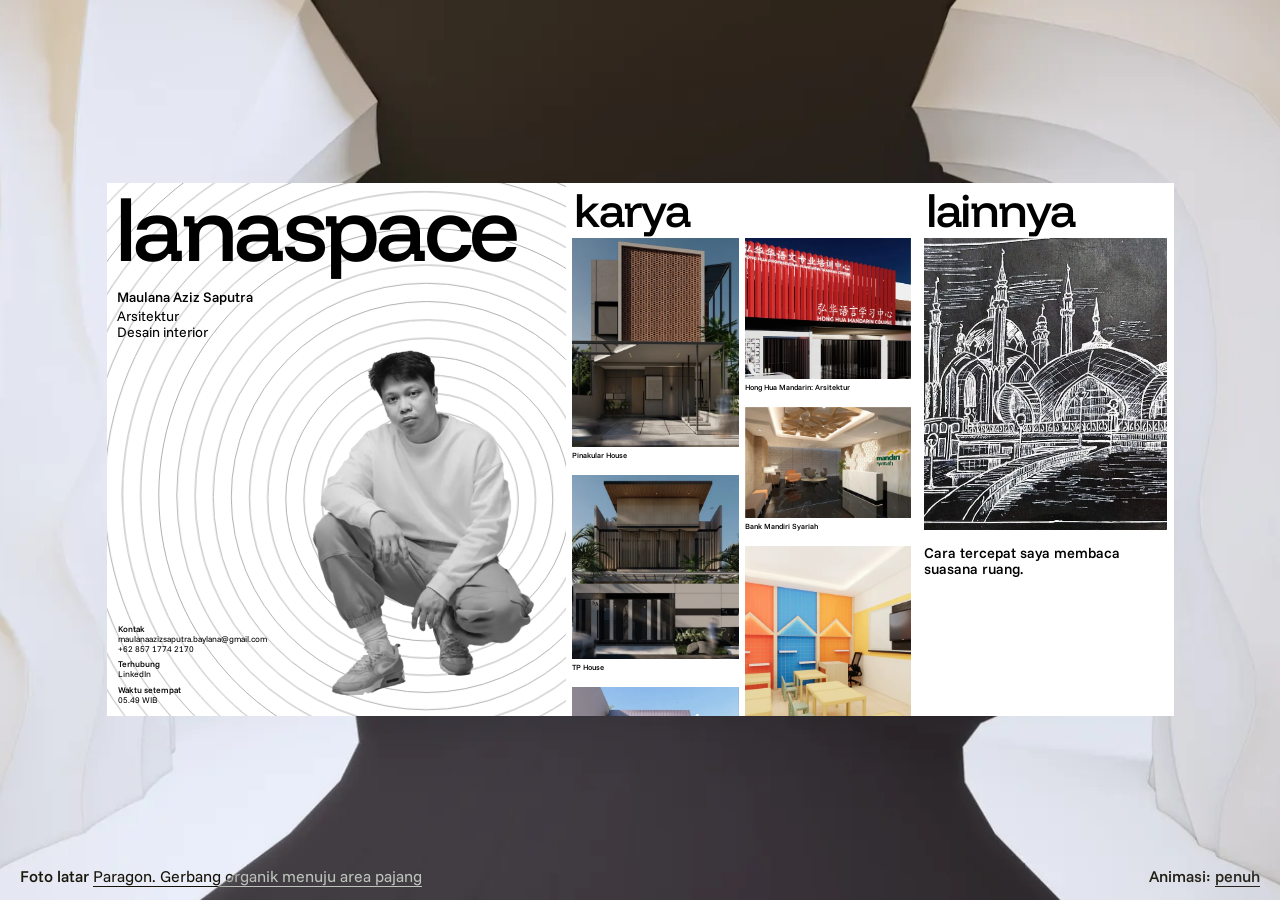
==== docs/index.html @ bf5d6cb8 "Situs lanaspace (hasil jadi) Hanya hasil jadi yang ditayangkan GitHub Pages: folder docs/ yang sudah" ====
<!doctype html>
<html lang="id">
<head>
<meta charset="utf-8">
<meta name="viewport" content="width=device-width, initial-scale=1">
<title>lanaspace · Portofolio Maulana Aziz Saputra</title>
<meta name="description" content="Portofolio Maulana Aziz Saputra, desainer arsitektur dan interior. Proyek hunian, komersial, dan interior, dari konsep sampai gambar kerja yang siap dibangun.">
<meta name="author" content="Maulana Aziz Saputra">
<link rel="canonical" href="https://maulanaazizsaputra.github.io/lanaspace/">
<meta property="og:site_name" content="lanaspace">
<meta property="og:locale" content="id_ID">
<meta property="og:type" content="website">
<meta property="og:title" content="lanaspace · Portofolio Maulana Aziz Saputra">
<meta property="og:description" content="Portofolio Maulana Aziz Saputra, desainer arsitektur dan interior. Proyek hunian, komersial, dan interior, dari konsep sampai gambar kerja yang siap dibangun.">
<meta property="og:url" content="https://maulanaazizsaputra.github.io/lanaspace/">
<meta property="og:image" content="https://maulanaazizsaputra.github.io/lanaspace/assets/og/beranda.jpg">
<meta property="og:image:width" content="1200">
<meta property="og:image:height" content="630">
<meta name="twitter:card" content="summary_large_image">
<meta name="theme-color" content="#ffffff">
<link rel="icon" href="favicon.svg" type="image/svg+xml">
<link rel="apple-touch-icon" href="apple-touch-icon.png">
<link rel="preconnect" href="https://fonts.googleapis.com">
<link rel="preconnect" href="https://fonts.gstatic.com" crossorigin>
<link rel="stylesheet" href="https://fonts.googleapis.com/css2?family=Funnel+Display:wght@500&amp;family=Funnel+Sans:wght@400;500&amp;display=swap">
<link rel="stylesheet" href="assets/css/style.css?v=f9fbe081">
<script>(function(d,w){var h=d.documentElement,done=function(){h.classList.remove('fonts-wait')},m;
try{m=w.localStorage.getItem('lana-animasi-v2')}catch(_){}
if(m!=='hemat')m='penuh';
h.classList.add('js','fonts-wait',m==='penuh'?'motion-full':'motion-gentle');
if(d.fonts&&d.fonts.load){Promise.all([d.fonts.load('500 1em "Funnel Display"'),d.fonts.load('400 1em "Funnel Sans"'),d.fonts.load('500 1em "Funnel Sans"')]).then(done,done);setTimeout(done,2500)}else{done()}
w.addEventListener('pagereveal',function(e){if(!e.viewTransition)return;try{var p=JSON.parse(sessionStorage.getItem('lana-vt'));
if(p&&Date.now()-p.t<5000){var W=w.innerWidth,H=w.innerHeight;h.style.setProperty('--vt-x',p.x+'px');h.style.setProperty('--vt-y',p.y+'px');
h.style.setProperty('--vt-r',Math.ceil(Math.hypot(Math.max(p.x,W-p.x),Math.max(p.y,H-p.y)))+'px')}}catch(_){}})})(document,window);</script>
<script src="assets/js/main.js?v=e99c731b" defer></script>
<script type="application/ld+json">{"@context":"https://schema.org","@graph":[{"@type":"WebSite","name":"lanaspace","inLanguage":"id","description":"Portofolio Maulana Aziz Saputra, desainer arsitektur dan interior. Proyek hunian, komersial, dan interior, dari konsep sampai gambar kerja yang siap dibangun.","url":"https://maulanaazizsaputra.github.io/lanaspace/","@id":"https://maulanaazizsaputra.github.io/lanaspace/#situs","author":{"@id":"https://maulanaazizsaputra.github.io/lanaspace/#orang"}},{"@type":"Person","@id":"https://maulanaazizsaputra.github.io/lanaspace/#orang","name":"Maulana Aziz Saputra","alternateName":"Lana","jobTitle":"Desainer Arsitektur dan Interior","alumniOf":{"@type":"CollegeOrUniversity","name":"Universitas Gunadarma"},"knowsAbout":["Desain interior","Desain arsitektur","Manajemen proyek","Gambar detail","Estimasi biaya (RAB/BoQ)","Desain multimedia & produk"],"knowsLanguage":["id","en"],"url":"https://maulanaazizsaputra.github.io/lanaspace/tentang/","image":"https://maulanaazizsaputra.github.io/lanaspace/assets/img/profil/potret-960.webp","email":"mailto:maulanaazizsaputra.baylana@gmail.com","telephone":"+6285717742170","sameAs":["https://www.linkedin.com/in/maulana-aziz-saputra-90984b372"]}]}</script>
</head>
<body class="page-home">
<a class="skip" href="#isi">Langsung ke isi</a>
<main id="isi">
<h1 class="sr-only">lanaspace: portofolio Maulana Aziz Saputra, desainer arsitektur dan interior</h1>
<div class="menu-stage">
  <img class="menu-stage__bg" data-menu-bg data-index="0" data-bgs='[{"src":"assets/img/paragon/gerbang-organik-1600.webp","srcset":"assets/img/paragon/gerbang-organik-480.webp 480w, assets/img/paragon/gerbang-organik-960.webp 960w, assets/img/paragon/gerbang-organik-1600.webp 1600w, assets/img/paragon/gerbang-organik-2400.webp 2400w","label":"Paragon. Gerbang organik menuju area pajang","href":"karya/paragon/"},{"src":"assets/img/taman-medyra/gerbang-1600.webp","srcset":"assets/img/taman-medyra/gerbang-480.webp 480w, assets/img/taman-medyra/gerbang-960.webp 960w, assets/img/taman-medyra/gerbang-1600.webp 1600w, assets/img/taman-medyra/gerbang-2400.webp 2400w","label":"Taman Medyra. Satu-satunya gerbang ada di sisi timur. Render tahap awal","href":"karya/taman-medyra/"},{"src":"assets/img/paragon/area-pandang-1600.webp","srcset":"assets/img/paragon/area-pandang-480.webp 480w, assets/img/paragon/area-pandang-960.webp 960w, assets/img/paragon/area-pandang-1600.webp 1600w, assets/img/paragon/area-pandang-2400.webp 2400w","label":"Paragon. Area pandang, koridor yang menghadap lantai produksi","href":"karya/paragon/"},{"src":"assets/img/hong-hua-interior/selasar-1600.webp","srcset":"assets/img/hong-hua-interior/selasar-480.webp 480w, assets/img/hong-hua-interior/selasar-960.webp 960w, assets/img/hong-hua-interior/selasar-1600.webp 1600w, assets/img/hong-hua-interior/selasar-1921.webp 1921w","label":"Hong Hua Mandarin: Interior. Selasar lantai 2","href":"karya/hong-hua-interior/"}]' sizes="100vw" alt="" src="assets/img/paragon/gerbang-organik-1600.webp" srcset="assets/img/paragon/gerbang-organik-480.webp 480w, assets/img/paragon/gerbang-organik-960.webp 960w, assets/img/paragon/gerbang-organik-1600.webp 1600w, assets/img/paragon/gerbang-organik-2400.webp 2400w" fetchpriority="high">
  
  <nav class="menu-sheet" aria-label="Menu utama">
  <a class="mcol mcol--about" href="tentang/" data-cursor="buka">
    <span class="mcol__head mcol__head--brand display-type" translate="no"><span class="sr-only">lanaspace</span><span class="split" aria-hidden="true"><span class="w"><span class="ch" style="--i:0">l</span><span class="ch" style="--i:1">a</span><span class="ch" style="--i:2">n</span><span class="ch" style="--i:3">a</span><span class="ch" style="--i:4">s</span><span class="ch" style="--i:5">p</span><span class="ch" style="--i:6">a</span><span class="ch" style="--i:7">c</span><span class="ch" style="--i:8">e</span></span></span><span class="sr-only">: tentang Maulana Aziz Saputra</span></span>
    <span class="mcol__arrow" aria-hidden="true">→</span>
    <span class="mcol__preview mabout" aria-hidden="true">
      <span class="mintro"><span class="mintro__name">Maulana Aziz Saputra</span><span>Arsitektur</span><span>Desain interior</span></span>
      <span class="portrait mportrait"><svg class="rings" viewBox="-100 -100 200 200" aria-hidden="true" focusable="false"><g><circle r="2.5" style="--i:0"/><circle r="5.0" style="--i:1"/><circle r="7.5" style="--i:2"/><circle r="10.0" style="--i:3"/><circle r="12.5" style="--i:4"/><circle r="15.0" style="--i:5"/><circle r="17.5" style="--i:6"/><circle r="20.0" style="--i:7"/><circle r="22.5" style="--i:8"/><circle r="25.0" style="--i:9"/><circle r="27.5" style="--i:10"/><circle r="30.0" style="--i:11"/><circle r="32.5" style="--i:12"/><circle r="35.0" style="--i:13"/><circle r="37.5" style="--i:14"/><circle r="40.0" style="--i:15"/><circle r="42.5" style="--i:16"/><circle r="45.0" style="--i:17"/><circle r="47.5" style="--i:18"/><circle r="50.0" style="--i:19"/><circle r="52.5" style="--i:20"/><circle r="55.0" style="--i:21"/><circle r="57.5" style="--i:22"/><circle r="60.0" style="--i:23"/><circle r="62.5" style="--i:24"/><circle r="65.0" style="--i:25"/><circle r="67.5" style="--i:26"/><circle r="70.0" style="--i:27"/><circle r="72.5" style="--i:28"/><circle r="75.0" style="--i:29"/><circle r="77.5" style="--i:30"/><circle r="80.0" style="--i:31"/><circle r="82.5" style="--i:32"/><circle r="85.0" style="--i:33"/><circle r="87.5" style="--i:34"/><circle r="90.0" style="--i:35"/><circle r="92.5" style="--i:36"/><circle r="95.0" style="--i:37"/><circle r="97.5" style="--i:38"/><circle r="100.0" style="--i:39"/></g></svg><img class="portrait__img" src="assets/img/profil/potret-960.webp" srcset="assets/img/profil/potret-480.webp 480w, assets/img/profil/potret-960.webp 960w" sizes="(min-width: 1024px) 30vw, 60vw" width="1080" height="1916" alt="" decoding="async"></span>
      <span class="mcontact"><span class="mcontact__group"><span class="mcontact__label">Kontak</span><span class="mcontact__value"><span class="nowrap">maulanaazizsaputra.baylana@gmail.com</span><br>+62 857 1774 2170</span></span><span class="mcontact__group"><span class="mcontact__label">Terhubung</span><span class="mcontact__value">LinkedIn</span></span><span class="mcontact__group" data-clock-group hidden><span class="mcontact__label">Waktu setempat</span><span class="mcontact__value" data-clock></span></span></span>
    </span>
  </a>
  <a class="mcol mcol--works" href="karya/" data-cursor="buka">
    <span class="mcol__head display-type"><span class="sr-only">Karya</span><span class="split" aria-hidden="true"><span class="w"><span class="ch" style="--i:0">K</span><span class="ch" style="--i:1">a</span><span class="ch" style="--i:2">r</span><span class="ch" style="--i:3">y</span><span class="ch" style="--i:4">a</span></span></span><span class="sr-only">: 8 proyek</span></span>
    <span class="mcol__arrow" aria-hidden="true">→</span>
    <span class="mcol__preview mworks" aria-hidden="true"><span class="mworks__track"><span class="mworks__set"><span class="mtile"><img class="pic" src="assets/img/pinakular-house/sampul-724.webp" srcset="assets/img/pinakular-house/sampul-480.webp 480w, assets/img/pinakular-house/sampul-724.webp 724w" sizes="(min-width: 1024px) 14vw, 40vw" width="724" height="905" alt="" decoding="async"><span class="mtile__cap">Pinakular House</span></span><span class="mtile"><img class="pic" src="assets/img/tp-house/sampul-754.webp" srcset="assets/img/tp-house/sampul-480.webp 480w, assets/img/tp-house/sampul-754.webp 754w" sizes="(min-width: 1024px) 14vw, 40vw" width="754" height="833" alt="" decoding="async"><span class="mtile__cap">TP House</span></span><span class="mtile"><img class="pic" src="assets/img/como-house/sampul-960.webp" srcset="assets/img/como-house/sampul-480.webp 480w, assets/img/como-house/sampul-960.webp 960w" sizes="(min-width: 1024px) 14vw, 40vw" width="1013" height="1142" alt="" decoding="async"><span class="mtile__cap">Como House</span></span><span class="mtile"><img class="pic" src="assets/img/taman-medyra/sampul-960.webp" srcset="assets/img/taman-medyra/sampul-480.webp 480w, assets/img/taman-medyra/sampul-960.webp 960w, assets/img/taman-medyra/sampul-1280.webp 1280w" sizes="(min-width: 1024px) 14vw, 40vw" width="1280" height="720" alt="" decoding="async"><span class="mtile__cap">Taman Medyra</span></span><span class="mtile"><img class="pic" src="assets/img/hong-hua-arsitektur/sampul-960.webp" srcset="assets/img/hong-hua-arsitektur/sampul-480.webp 480w, assets/img/hong-hua-arsitektur/sampul-960.webp 960w, assets/img/hong-hua-arsitektur/sampul-1600.webp 1600w" sizes="(min-width: 1024px) 14vw, 40vw" width="1774" height="1495" alt="" decoding="async"><span class="mtile__cap">Hong Hua Mandarin: Arsitektur</span></span><span class="mtile"><img class="pic" src="assets/img/bank-mandiri-syariah/sampul-746.webp" srcset="assets/img/bank-mandiri-syariah/sampul-480.webp 480w, assets/img/bank-mandiri-syariah/sampul-746.webp 746w" sizes="(min-width: 1024px) 14vw, 40vw" width="746" height="497" alt="" decoding="async"><span class="mtile__cap">Bank Mandiri Syariah</span></span><span class="mtile"><img class="pic" src="assets/img/hong-hua-interior/sampul-865.webp" srcset="assets/img/hong-hua-interior/sampul-480.webp 480w, assets/img/hong-hua-interior/sampul-865.webp 865w" sizes="(min-width: 1024px) 14vw, 40vw" width="865" height="1081" alt="" loading="lazy" decoding="async"><span class="mtile__cap">Hong Hua Mandarin: Interior</span></span><span class="mtile"><img class="pic" src="assets/img/paragon/sampul-960.webp" srcset="assets/img/paragon/sampul-480.webp 480w, assets/img/paragon/sampul-960.webp 960w" sizes="(min-width: 1024px) 14vw, 40vw" width="979" height="1305" alt="" loading="lazy" decoding="async"><span class="mtile__cap">Paragon</span></span></span><span class="mworks__set"><span class="mtile"><img class="pic" src="assets/img/pinakular-house/sampul-724.webp" srcset="assets/img/pinakular-house/sampul-480.webp 480w, assets/img/pinakular-house/sampul-724.webp 724w" sizes="(min-width: 1024px) 14vw, 40vw" width="724" height="905" alt="" loading="lazy" decoding="async"><span class="mtile__cap">Pinakular House</span></span><span class="mtile"><img class="pic" src="assets/img/tp-house/sampul-754.webp" srcset="assets/img/tp-house/sampul-480.webp 480w, assets/img/tp-house/sampul-754.webp 754w" sizes="(min-width: 1024px) 14vw, 40vw" width="754" height="833" alt="" loading="lazy" decoding="async"><span class="mtile__cap">TP House</span></span><span class="mtile"><img class="pic" src="assets/img/como-house/sampul-960.webp" srcset="assets/img/como-house/sampul-480.webp 480w, assets/img/como-house/sampul-960.webp 960w" sizes="(min-width: 1024px) 14vw, 40vw" width="1013" height="1142" alt="" loading="lazy" decoding="async"><span class="mtile__cap">Como House</span></span><span class="mtile"><img class="pic" src="assets/img/taman-medyra/sampul-960.webp" srcset="assets/img/taman-medyra/sampul-480.webp 480w, assets/img/taman-medyra/sampul-960.webp 960w, assets/img/taman-medyra/sampul-1280.webp 1280w" sizes="(min-width: 1024px) 14vw, 40vw" width="1280" height="720" alt="" loading="lazy" decoding="async"><span class="mtile__cap">Taman Medyra</span></span><span class="mtile"><img class="pic" src="assets/img/hong-hua-arsitektur/sampul-960.webp" srcset="assets/img/hong-hua-arsitektur/sampul-480.webp 480w, assets/img/hong-hua-arsitektur/sampul-960.webp 960w, assets/img/hong-hua-arsitektur/sampul-1600.webp 1600w" sizes="(min-width: 1024px) 14vw, 40vw" width="1774" height="1495" alt="" loading="lazy" decoding="async"><span class="mtile__cap">Hong Hua Mandarin: Arsitektur</span></span><span class="mtile"><img class="pic" src="assets/img/bank-mandiri-syariah/sampul-746.webp" srcset="assets/img/bank-mandiri-syariah/sampul-480.webp 480w, assets/img/bank-mandiri-syariah/sampul-746.webp 746w" sizes="(min-width: 1024px) 14vw, 40vw" width="746" height="497" alt="" loading="lazy" decoding="async"><span class="mtile__cap">Bank Mandiri Syariah</span></span><span class="mtile"><img class="pic" src="assets/img/hong-hua-interior/sampul-865.webp" srcset="assets/img/hong-hua-interior/sampul-480.webp 480w, assets/img/hong-hua-interior/sampul-865.webp 865w" sizes="(min-width: 1024px) 14vw, 40vw" width="865" height="1081" alt="" loading="lazy" decoding="async"><span class="mtile__cap">Hong Hua Mandarin: Interior</span></span><span class="mtile"><img class="pic" src="assets/img/paragon/sampul-960.webp" srcset="assets/img/paragon/sampul-480.webp 480w, assets/img/paragon/sampul-960.webp 960w" sizes="(min-width: 1024px) 14vw, 40vw" width="979" height="1305" alt="" loading="lazy" decoding="async"><span class="mtile__cap">Paragon</span></span></span></span></span>
  </a>
  <a class="mcol mcol--more" href="lainnya/" data-cursor="buka">
    <span class="mcol__head display-type"><span class="sr-only">Lainnya</span><span class="split" aria-hidden="true"><span class="w"><span class="ch" style="--i:0">L</span><span class="ch" style="--i:1">a</span><span class="ch" style="--i:2">i</span><span class="ch" style="--i:3">n</span><span class="ch" style="--i:4">n</span><span class="ch" style="--i:5">y</span><span class="ch" style="--i:6">a</span></span></span><span class="sr-only">: gambar kerja dan sketsa tangan</span></span>
    <span class="mcol__arrow" aria-hidden="true">→</span>
    <span class="mcol__preview mmore" aria-hidden="true">
      <span class="mmore__panel"><img class="pic" src="assets/img/sketsa/panel-751.webp" srcset="assets/img/sketsa/panel-480.webp 480w, assets/img/sketsa/panel-751.webp 751w" sizes="(min-width: 1024px) 22vw, 70vw" width="751" height="939" alt="" decoding="async"></span>
      <span class="mmore__text">Cara tercepat saya membaca suasana ruang.</span>
    </span>
  </a>
</nav>
  <a class="menu-stage__cap" href="karya/paragon/" data-menu-cap><span class="menu-stage__cap-label">Foto latar</span> <span data-cap-text>Paragon. Gerbang organik menuju area pajang</span></a>
  <button type="button" class="motion-toggle" data-motion-toggle hidden>Animasi: <span class="motion-toggle__state">penuh</span></button>
</div>
<script>(function(){var i=document.querySelector('[data-menu-bg]'),a=document.querySelector('[data-menu-cap]');try{var b=JSON.parse(i.dataset.bgs),n=Math.floor(Math.random()*b.length),c=b[n];i.srcset=c.srcset;i.src=c.src;i.dataset.index=n;if(a){a.href=c.href;a.querySelector('[data-cap-text]').textContent=c.label}}catch(e){}})();</script>
</main>
</body>
</html>
---- docs/assets/css/style.css ----
:root{color-scheme: light;--ink: #000000;--paper: #ffffff;--charcoal: #212121;--silver: #b0b0b0;--font-display: "Funnel Display","Inter Tight",ui-sans-serif,system-ui,-apple-system,BlinkMacSystemFont,"Segoe UI",Roboto,sans-serif;--font-text: "Funnel Sans","Inter",ui-sans-serif,system-ui,-apple-system,BlinkMacSystemFont,"Segoe UI",Roboto,sans-serif;--track-giant: -0.045em;--track-display: -0.03em;--ease-out: cubic-bezier(0.23,1,0.32,1);--ease-in-out: cubic-bezier(0.77,0,0.175,1);--ease-plot: cubic-bezier(0.65,0,0.35,1);--text-caption: 16px;--text-body: 18px;--text-sub: clamp(26px,1.25vw + 18px,36px);--text-h-sm: clamp(34px,1.5vw + 26px,48px);--text-h: clamp(48px,7.36vw,106px);--text-h-lg: clamp(84px,16vw,230px);--pad: 20px;--gap: 32px;--block: 64px;--section: 112px;--rule: 1px solid var(--ink);--hair: 1px solid var(--silver);--frame-width: 0px;--ease: cubic-bezier(0.2,0,0,1)}*,*::before,*::after{box-sizing: border-box}html{-webkit-text-size-adjust: 100%;text-size-adjust: 100%;-webkit-tap-highlight-color: rgba(0,0,0,0.08)}body{margin: 0;background: var(--paper);color: var(--ink);font-family: var(--font-text);font-size: var(--text-body);font-weight: 400;line-height: 1.3;font-feature-settings: "calt" 1,"kern" 1,"liga" 1;-webkit-font-smoothing: antialiased;-moz-osx-font-smoothing: grayscale}h1,h2,h3,h4,p,ol,ul,dl,dd,figure,blockquote{margin: 0}h1,h2,h3,h4,b,strong,dt,th{font-weight: 500;text-wrap: balance}p{text-wrap: pretty}ol,ul{padding: 0;list-style: none}img{display: block;max-width: 100%;height: auto}a{color: inherit;text-decoration: none}a,button{touch-action: manipulation}[id]{scroll-margin-top: var(--pad)}[hidden]{display: none !important}::selection{background: var(--ink);color: var(--paper)}:focus-visible{outline: 2px solid var(--ink);outline-offset: 3px}.dark-band :focus-visible,.lightbox :focus-visible,.menu-stage :focus-visible{outline-color: var(--paper)}.sr-only{position: absolute;width: 1px;height: 1px;margin: -1px;padding: 0;overflow: hidden;clip: rect(0 0 0 0);white-space: nowrap;border: 0}.skip{position: absolute;top: -100px;left: var(--pad);z-index: 40;padding: 8px 12px;background: var(--ink);color: var(--paper);font-weight: 500}.skip:focus{top: var(--pad)}.link{position: relative;white-space: nowrap}.link::after{position: absolute;right: 0;bottom: -1px;left: 0;height: 1px;background: currentColor;transform-origin: left;transition: transform 0.36s var(--ease-out);content: ""}@media (hover: hover) and (pointer: fine){.link:hover::after{transform: scaleX(0);transform-origin: right}}.label{display: block;font-size: var(--text-caption);font-weight: 500;line-height: 1.2}.display-type{transition: opacity 0.5s var(--ease)}.js.fonts-wait .display-type{opacity: 0}.pic-mask{display: block}.pic,.fig img{width: 100%;height: auto;border: var(--frame-width) solid var(--ink)}.fig{margin: 0}.fig__zoom{display: block;overflow: hidden;cursor: zoom-in}.fig figcaption{max-width: 46em;margin-top: 8px;font-size: var(--text-caption);line-height: 1.2}.figs{display: grid;grid-template-columns: minmax(0,1fr);gap: 48px var(--gap);align-items: start}@media (min-width: 700px){.figs{grid-template-columns: repeat(2,minmax(0,1fr))}.fig--2{grid-column: 1 / -1}}.page-title{margin: 0;padding: var(--pad) var(--pad) 0.17em calc(var(--pad) - 0.05em);font-family: var(--font-display);font-size: var(--text-h-lg);font-weight: 500;line-height: 0.77;letter-spacing: var(--track-giant);text-transform: lowercase}.page-title--brand{font-size: min(var(--text-h-lg),calc((100vw - 2 * var(--pad) - 52px) / 4.46))}.page-title--link a{display: inline-block}.page-title--link .ch{transition: translate 0.42s var(--ease-out) calc(var(--i) * 28ms)}@media (hover: hover) and (pointer: fine){.page-title--link a:hover .ch{translate: 0 -0.1em}}.heading{font-family: var(--font-display);font-size: var(--text-h);font-weight: 500;line-height: 0.8;letter-spacing: var(--track-display)}.heading-sm{font-family: var(--font-display);font-size: var(--text-h-sm);font-weight: 500;line-height: 0.8;letter-spacing: var(--track-display)}.subheading{margin-bottom: 16px;font-size: var(--text-sub);font-weight: 500;line-height: 0.9}.lede{font-size: var(--text-sub);line-height: 1}.prose{max-width: 34em}.prose p + p{margin-top: 0.75em}.menu-toggle{position: fixed;top: 18px;right: var(--pad);z-index: 30;display: grid;align-content: space-between;width: 34px;height: 22px;padding: 0;mix-blend-mode: difference}.menu-toggle span{display: block;height: 2px;background: #ffffff;transform-origin: right;transition: transform 0.32s var(--ease-out)}@media (hover: hover) and (pointer: fine){.menu-toggle:hover span:nth-child(2){transform: scaleX(0.55)}.menu-toggle:hover span:nth-child(3){transform: scaleX(0.8);transition-delay: 40ms}}.menu-toggle:active{scale: 0.92}.menu-toggle{transition: scale 0.14s var(--ease-out)}.page-home{background: var(--charcoal)}.menu-stage{position: relative;display: grid;place-items: center;min-height: 100vh;min-height: 100dvh;padding: 72px 16px}.menu-stage__bg{position: fixed;inset: 0;z-index: 0;width: 100%;height: 100%;max-width: none;object-fit: cover}.menu-stage__cap{display: none}@media (min-width: 1024px){.menu-stage__cap{position: fixed;bottom: 14px;left: var(--pad);z-index: 2;display: block;max-width: calc(100vw - 2 * var(--pad));color: #ffffff;font-size: var(--text-caption);line-height: 1.2;mix-blend-mode: difference}.menu-stage__cap-label{font-weight: 500}.menu-stage__cap [data-cap-text]{border-bottom: 1px solid currentColor}}.menu-stage__close{position: fixed;top: 14px;right: var(--pad);z-index: 3;padding: 6px 10px;border: 0;background: var(--paper);color: var(--ink);font: 500 var(--text-caption) / 1.2 var(--font-text);cursor: pointer}.menu-sheet{position: relative;z-index: 1;display: flex;flex-direction: column;gap: 16px;width: min(84vw,340px);container-type: inline-size}.mcol{position: relative;display: block;overflow: hidden;aspect-ratio: 10 / 9;background: var(--paper);color: var(--ink)}.mcol:focus-visible{outline: 2px solid var(--ink);outline-offset: -6px}.mcol__head{position: absolute;top: 3cqi;left: 3cqi;z-index: 2;font-family: var(--font-display);font-size: 13cqi;font-weight: 500;line-height: 0.85;letter-spacing: var(--track-giant);text-transform: lowercase;white-space: nowrap}.mcol{transition: scale 0.16s var(--ease-out)}.mcol:active{scale: 0.985}.mcol__head--brand{font-size: 17.2cqi}.mcol__arrow{position: absolute;top: 3cqi;right: 3cqi;z-index: 2;font-size: 12cqi;line-height: 0.85}.mcol__preview{position: absolute;top: 19cqi;right: 3cqi;bottom: 0;left: 3cqi;display: block;overflow: hidden}.portrait{position: relative;display: block;aspect-ratio: 1080 / 1916}.portrait__img{position: relative;z-index: 1;width: 100%;height: 100%}.rings{position: absolute;top: 50%;left: 49%;z-index: 0;width: auto;max-width: none;height: 310%;aspect-ratio: 1;overflow: visible;transform: translate(-50%,-50%);pointer-events: none}.rings g{fill: none;stroke: var(--silver)}.rings circle{stroke-width: 1px;vector-effect: non-scaling-stroke}.mabout{top: 0;right: 0;left: 0}.mintro{position: absolute;top: 21cqi;left: 3cqi;z-index: 1;display: grid;font-size: 3.4cqi;line-height: 1.1}.mintro__name{margin-bottom: 0.3em;font-weight: 500}.mportrait{position: absolute;right: 2%;bottom: 0;height: 80%}.mcontact{position: absolute;bottom: 3cqi;left: 3cqi;z-index: 1;display: grid;gap: 0.7em;font-size: 2.8cqi;line-height: 1.15}.mcontact__group{display: grid}.mcontact__label{font-weight: 500}.mworks__track,.mworks__set{display: block}.mworks__set{columns: 2;column-gap: 2cqi}.mtile{display: block;margin-bottom: 3.5cqi;break-inside: avoid}.mtile__cap{display: block;margin-top: 1cqi;font-size: 2.6cqi;font-weight: 500;line-height: 1.15}.mmore__panel{display: block;height: 66%;overflow: hidden;background: var(--charcoal)}.mmore__panel img{width: 100%;height: 100%;object-fit: cover}.mmore__text{display: block;max-width: 22em;margin-top: 3cqi;font-size: 4.4cqi;font-weight: 500;line-height: 1.08}@media (min-width: 1024px){.menu-stage{padding: 0}.menu-sheet{display: grid;grid-template-columns: 43fr 33fr 24fr;gap: 0;width: min(91.667vw,(100vh - 120px) * 2);aspect-ratio: 2 / 1}.mcol{aspect-ratio: auto;height: 100%}.mcol__arrow{display: none}.mcol__head{top: 0.75cqi;left: 0.75cqi;font-size: 4.4cqi;line-height: 0.82}.mcol__head--brand{font-size: 8.4cqi}.mcol__preview{top: 5.2cqi;right: 0.6cqi;left: 0.6cqi}.mabout{top: 0;right: 0;left: 0}.mintro{top: 10cqi;left: 0.95cqi;font-size: 1.32cqi}.mportrait{right: 3%;height: 86%}.mcontact{bottom: 1.1cqi;left: 1cqi;font-size: 0.8cqi}.mworks__set{column-gap: 0.55cqi}.mtile{margin-bottom: 1.4cqi}.mtile__cap{margin-top: 0.4cqi;font-size: 0.72cqi}.mmore__panel{height: 61%}.mmore__text{margin-top: 1.4cqi;font-size: 1.36cqi}}@media (min-width: 1280px){.menu-sheet{width: min(83.333vw,(100vh - 160px) * 2)}}.menu-dialog{width: 100%;max-width: none;height: 100%;max-height: none;margin: 0;padding: 0;overflow-y: auto;overscroll-behavior: contain;border: 0;background: var(--charcoal)}.menu-dialog::backdrop{background: transparent}html:has(.menu-dialog[open]),html:has(.lightbox[open]){overflow: hidden}.about-hero{position: relative;overflow: hidden}.hero-intro{position: relative;z-index: 1;padding: 0 var(--pad);font-size: var(--text-sub);line-height: 1}.hero-intro__name{margin-bottom: 0.4em;font-weight: 500}.about-hero__portrait{width: 78%;margin: 32px 0 0 auto}.contact-row{display: flex;flex-wrap: wrap;gap: 20px 64px;font-size: var(--text-caption);line-height: 1.3}.contact-row__group{display: grid;grid-template-columns: 7rem auto}.nowrap{white-space: nowrap}@media (max-width: 559px){.contact-row{flex-direction: column;gap: 16px}.contact-row__group{grid-template-columns: minmax(0,1fr)}}.contact-row__label{font-weight: 500}.about-hero__foot{padding: var(--gap) var(--pad) var(--pad)}.contact-row--hero{flex-direction: column;gap: 12px}@media (min-width: 1280px){.contact-row--hero{flex-direction: row;gap: 20px 64px}}@media (min-width: 900px){.about-hero{display: flex;flex-direction: column;justify-content: space-between;min-height: 100vh;min-height: 100dvh}.about-hero .page-title,.about-hero__foot{position: relative;z-index: 1}.hero-intro{margin-bottom: auto}.about-hero__portrait{position: absolute;right: 3vw;bottom: 0;width: auto;height: 86%;margin: 0}}.columns4{display: grid;grid-template-columns: minmax(0,1fr);gap: var(--gap);padding: var(--section) var(--pad);font-size: var(--text-caption);line-height: 1.3}.columns4 p + p,.columns4 ul + .label{margin-top: 16px}.columns4 .label{margin-bottom: 4px}@media (min-width: 900px){.columns4{grid-template-columns: repeat(4,minmax(0,1fr));gap: 0}.columns4 > div{padding: 0 var(--pad)}.columns4 > div:first-child{padding-left: 0}.columns4 > div + div{border-left: var(--rule)}}.ruled{padding: 0 var(--pad) var(--section)}.ruled__title{margin-bottom: var(--gap)}.ruled__list{border-top: var(--rule)}.ruled__item{--inv-bleed: var(--pad);display: grid;grid-template-columns: minmax(0,1fr);gap: 8px;padding: 16px 0 24px;border-bottom: var(--rule)}.ruled__meta{font-size: var(--text-caption);font-weight: 500;font-variant-numeric: tabular-nums}.ruled__name{font-family: var(--font-display);font-size: var(--text-sub);line-height: 0.95}.ruled__text{font-size: var(--text-caption)}.ruled__org{display: block;margin-bottom: 4px;font-weight: 500}@media (min-width: 900px){.ruled__item{grid-template-columns: 11rem minmax(0,1.2fr) minmax(0,1fr);gap: var(--gap);align-items: baseline}}.filters{display: flex;flex-wrap: wrap;gap: 4px 28px;padding: 8px var(--pad) 24px}.filters[hidden]{display: none}.filters__btn{padding: 0;border: 0;background: none;color: var(--silver);font: 500 var(--text-sub) / 1 var(--font-display);letter-spacing: var(--track-display);text-align: left;cursor: pointer;transition: color 0.2s ease,scale 0.14s var(--ease-out)}.filters__btn:hover,.filters__btn[aria-pressed="true"]{color: var(--ink)}.filters__btn:active{scale: 0.96}.filters__n{margin-left: -0.12em;font-family: var(--font-text);font-size: max(16px,0.5em);letter-spacing: 0;vertical-align: 0.9em;line-height: 0}.masonry{padding: 28px var(--pad) 0;columns: 1;column-gap: 10px}.filters:not([hidden]) + .masonry{padding-top: 0}.work{margin-bottom: 48px;break-inside: avoid}.work[hidden]{display: none}.work__link{display: block}.work__media{display: block;overflow: hidden}.work__media img,.fig__zoom img{transition: scale 0.8s var(--ease-out)}@media (hover: hover) and (pointer: fine){.work__link:hover .work__media img{scale: 1.035}.fig__zoom:hover img{scale: 1.015}}.work__no{color: var(--silver);font-variant-numeric: tabular-nums}.work__cap{display: block;margin-top: 10px;font-size: var(--text-caption);line-height: 1.2}.work__title{display: block;font-weight: 500}.work__meta{display: block}.work__link:hover .work__title{text-decoration: underline;text-decoration-thickness: 1px;text-underline-offset: 0.12em}@media (min-width: 700px){.masonry{columns: 2}}.project-head{padding: 24px var(--pad) var(--gap)}.project-head__no{margin-bottom: 16px;font-size: var(--text-caption);font-weight: 500;font-variant-numeric: tabular-nums}.project-head__title{font-family: var(--font-display);font-size: var(--text-h);font-weight: 500;line-height: 0.8}.project-head__note{display: block;margin-top: 16px;font-family: var(--font-text);font-size: var(--text-sub);line-height: 0.9}.project-intro{display: grid;grid-template-columns: minmax(0,1fr);gap: var(--gap);padding: 0 var(--pad) var(--section);border-bottom: var(--rule)}.project-intro__text{display: grid;gap: var(--gap);align-content: start}.meta-row{display: grid;grid-template-columns: repeat(auto-fill,minmax(10rem,1fr));overflow: hidden;border-top: var(--rule);font-size: var(--text-caption);line-height: 1.2}.meta-row > div{margin-left: -1px;padding: 10px 12px 16px;border-bottom: var(--rule);border-left: var(--rule)}.meta-row dt{margin-bottom: 4px}@media (min-width: 900px){.project-intro--1{grid-template-columns: repeat(2,minmax(0,1fr));align-items: start}.project-intro--2 .project-intro__text{grid-template-columns: repeat(2,minmax(0,1fr))}}.row{display: grid;grid-template-columns: minmax(0,1fr);border-bottom: var(--rule)}.row__head{padding: var(--pad) var(--pad) 40px}.row__sticky > * + *{margin-top: 20px}.row__sticky > .heading-sm + *{margin-top: 28px}.row__body{min-width: 0;padding: 0 var(--pad) var(--block)}.concept{font-family: var(--font-display);font-size: var(--text-sub);font-weight: 500;line-height: 0.9}.concept span{display: block}.notes{max-width: 30em;font-size: var(--text-caption);line-height: 1.2}.notes > div{padding: 10px 0 12px;border-top: var(--hair)}.notes > div:last-child{border-bottom: var(--hair)}.notes dt{margin-bottom: 2px}@media (min-width: 1100px){.row{grid-template-columns: repeat(3,minmax(0,1fr))}.row__head{padding-bottom: var(--section)}.row__body{grid-column: 2 / 4;padding: var(--pad) var(--pad) var(--section);border-left: var(--rule)}}@media (min-width: 1100px) and (min-height: 800px){.row__sticky{position: sticky;top: var(--pad)}}.pager{display: grid;grid-template-columns: minmax(0,1fr);border-bottom: var(--rule)}.pager__cell + .pager__cell{border-top: var(--rule)}.pager__cell:empty{display: none}.pager__link{display: block;padding: var(--pad) var(--pad) var(--block)}.pager__title{display: block;margin-top: 16px;font-family: var(--font-display);font-size: var(--text-h-sm);font-weight: 500;line-height: 0.8}@media (min-width: 1100px){.pager{grid-template-columns: repeat(3,minmax(0,1fr))}.pager__cell:empty{display: block}.pager__cell + .pager__cell{border-top: 0;border-left: var(--rule)}}.biglist{margin-top: 16px;border-top: var(--rule)}.biglist li{border-bottom: var(--rule)}.biglist__link{display: block;padding: 10px var(--pad) 18px;font-family: var(--font-display);font-size: var(--text-h);font-weight: 500;line-height: 0.9}.dark-band{display: grid;gap: var(--pad);padding: var(--pad);background: var(--charcoal);color: var(--paper)}.dark-band__text{max-width: 16em;font-size: var(--text-sub);font-weight: 500;line-height: 0.9}.dark-band__media{overflow: hidden}@media (min-width: 1100px){.dark-band{grid-template-columns: minmax(0,2fr) minmax(0,1fr);align-items: end}}.section-head{display: grid;gap: 24px;padding: var(--section) var(--pad) var(--gap);border-bottom: var(--rule)}.section-head .lede{max-width: 22em}.sheet-no{margin-left: -0.06em;font-family: var(--font-display);font-size: var(--text-h);font-weight: 500;line-height: 0.8;font-variant-numeric: tabular-nums}.titleblock{border: var(--rule);font-size: var(--text-caption);line-height: 1.2;font-variant-numeric: tabular-nums}.titleblock > div{display: grid;grid-template-columns: minmax(6.5em,34%) minmax(0,1fr)}.titleblock > div + div{border-top: var(--rule)}.titleblock dt{padding: 8px 10px;border-right: var(--rule)}.titleblock dd{padding: 8px 10px}.sketches{padding: var(--gap) var(--pad) var(--section)}.site-footer{display: grid;gap: var(--block);padding: var(--section) var(--pad) var(--gap)}@media (min-width: 900px){.site-footer{gap: var(--section)}}.manifesto{max-width: 20em;font-family: var(--font-display);font-size: var(--text-h-sm);font-weight: 500;line-height: 0.95;letter-spacing: var(--track-display)}@media (min-width: 700px){.mline{display: block}}.manifesto.is-filling .mw{color: var(--silver);transition: color 0.4s ease}.manifesto.is-filling .mw.is-on{color: var(--ink)}.cta__title{max-width: 11em;margin-bottom: var(--gap);font-family: var(--font-display);font-size: var(--text-h);font-weight: 500;line-height: 0.86;letter-spacing: var(--track-display)}.cta__list{display: grid;grid-template-columns: minmax(0,1fr);border-top: var(--rule)}.cta__list > li{border-bottom: var(--rule)}.cta__link{--inv-bleed: var(--pad);display: grid;gap: 8px;padding: 14px 0 20px}.cta__name{font-family: var(--font-display);font-size: var(--text-h-sm);font-weight: 500;line-height: 0.9;letter-spacing: var(--track-display)}.cta__arrow{display: inline-block;margin-left: 0.15em;transition: rotate 0.36s var(--ease-out)}@media (hover: hover) and (pointer: fine){.cta__link:hover .cta__arrow{rotate: 45deg}}.cta__value{font-size: var(--text-caption);line-height: 1.2}@media (min-width: 900px){.cta__list{grid-template-columns: repeat(3,minmax(0,1fr))}.cta__list > li + li{border-left: var(--rule)}.cta__link{--inv-bleed: 0px;height: 100%;padding: 14px var(--pad) 28px}.cta__list > li:first-child .cta__link{padding-left: 0}}.footer-end{display: grid;gap: 12px;font-size: var(--text-caption);line-height: 1.2}.footer-nav{display: flex;flex-wrap: wrap;gap: 8px 24px;font-weight: 500}.legal{font-size: var(--text-caption);line-height: 1.2}.clock{margin-left: 0.75em;font-variant-numeric: tabular-nums}@media (min-width: 900px){.footer-end{grid-template-columns: auto minmax(0,1fr);align-items: baseline;gap: var(--gap)}.legal{text-align: right}}.plain li + li{margin-top: 2px}.missing{display: grid;gap: var(--gap);padding-bottom: var(--section)}.missing > :not(.page-title){padding: 0 var(--pad)}.missing .lede{max-width: 18em}.lightbox{width: 100%;max-width: none;height: 100%;max-height: none;margin: 0;padding: 0;overscroll-behavior: contain;border: 0;background: var(--charcoal);color: var(--paper);opacity: 0;transition: opacity 0.25s var(--ease)}.lightbox[open]{opacity: 1}@starting-style{.lightbox[open]{opacity: 0}}.lightbox::backdrop{background: var(--charcoal)}.lightbox__stage{display: grid;grid-template-rows: auto minmax(0,1fr) auto;height: 100%}.lightbox__bar,.lightbox__foot{display: flex;align-items: baseline;justify-content: space-between;gap: var(--pad);padding: 12px var(--pad);font-size: var(--text-caption);line-height: 1.2}.lightbox__bar{border-bottom: 1px solid #ffffff;font-weight: 500}.lightbox__foot{border-top: 1px solid #ffffff}.lightbox__caption{min-width: 0}.lightbox__view{position: relative;min-height: 0;touch-action: pan-y}.lightbox__img{position: absolute;inset: var(--pad);width: calc(100% - 2 * var(--pad));max-width: none;height: calc(100% - 2 * var(--pad));object-fit: contain}.lightbox__nav{display: flex;flex-shrink: 0;gap: var(--pad)}.lightbox button{padding: 4px 0;border: 0;border-bottom: 1px solid #ffffff;background: none;color: inherit;font: inherit;font-weight: 500;cursor: pointer}.lightbox button:hover{border-bottom-color: transparent}.split .w{display: inline-block;white-space: nowrap}.split .ch{display: inline-block}.motion-full .split .w{clip-path: inset(-0.5em -0.3em -0.3em -0.3em)}.motion-full:not(.fonts-wait) .split .ch{animation: ch-rise 1s var(--ease-out) calc(60ms + var(--i) * 34ms) backwards}.motion-gentle:not(.fonts-wait) .split .ch{animation: fade-in 0.5s ease calc(40ms + var(--i) * 36ms) backwards}@keyframes ch-rise{from{transform: translateY(1.4em)}}@keyframes fade-in{from{opacity: 0}}.motion-full [data-reveal]{transition: opacity 0.7s var(--ease-out) var(--d,0ms),transform 0.9s var(--ease-out) var(--d,0ms)}.motion-full [data-reveal]:not(.is-in){opacity: 0;transform: translateY(28px)}.motion-full [data-reveal="up"]{transition-duration: 0.9s,1.4s}.motion-full [data-reveal="up"]:not(.is-in){transform: translateY(110px)}.motion-full [data-reveal="iris"],.motion-full [data-reveal="iris"]:not(.is-in),.motion-full [data-reveal="plot"],.motion-full [data-reveal="plot"]:not(.is-in){opacity: 1;transform: none}.motion-full [data-reveal="iris"] .pic-mask{clip-path: circle(72% at 50% 50%);transition: clip-path 1.15s var(--ease-in-out) var(--d,0ms)}.motion-full [data-reveal="iris"]:not(.is-in) .pic-mask{clip-path: circle(0% at 50% 50%)}.motion-full [data-reveal="iris"] img{transition: transform 1.5s var(--ease-out) var(--d,0ms),scale 0.8s var(--ease-out)}.motion-full [data-reveal="iris"]:not(.is-in) img{transform: scale(1.18)}.motion-full [data-reveal="plot"]{position: relative}.motion-full [data-reveal="plot"] .pic-mask{clip-path: inset(0 0 0 0);transition: clip-path 1.6s var(--ease-plot) var(--d,0ms)}.motion-full [data-reveal="plot"]:not(.is-in) .pic-mask{clip-path: inset(0 0 100% 0)}.motion-full [data-reveal="plot"]::after{position: absolute;top: 0;right: 0;left: 0;height: 2px;background: var(--ink);opacity: 0;pointer-events: none;content: ""}.motion-full [data-reveal="plot"].is-in::after{animation: plot-head 1.6s var(--ease-plot) var(--d,0ms) both}@keyframes plot-head{0%{top: 0;opacity: 1}96%{top: calc(100% - 2px);opacity: 1}100%{top: calc(100% - 2px);opacity: 0}}.motion-gentle [data-reveal]{transition: opacity 0.6s ease var(--d,0ms)}.motion-gentle [data-reveal]:not(.is-in){opacity: 0}.js:not(.reveal-ready) [data-reveal],.js:not(.reveal-ready) [data-reveal] img,.js:not(.reveal-ready) [data-reveal] .pic-mask,.js:not(.reveal-ready) .rings circle{animation: reveal-failsafe 0.01s 3s forwards}@keyframes reveal-failsafe{to{opacity: 1;transform: none;clip-path: none}}.rings .ripple{stroke: var(--ink);transform-box: fill-box;transform-origin: center}.motion-full .rings circle:not(.ripple),.motion-gentle .rings circle:not(.ripple){opacity: 0}.motion-full .rings circle:not(.ripple){transform-box: view-box;transform-origin: 50% 50%}.motion-full .rings.is-drawn circle:not(.ripple){animation: ring-in 1.4s var(--ease-out) calc(var(--i,0) * 26ms) forwards}.motion-gentle .rings.is-drawn circle:not(.ripple){animation: ring-fade 0.8s ease calc(var(--i,0) * 22ms) forwards}@keyframes ring-in{from{opacity: 0;transform: scale(0.8)}to{opacity: 1;transform: none}}@keyframes ring-fade{to{opacity: 1}}@supports (animation-timeline: scroll()){.motion-full .about-hero .rings{animation: rings-open linear both;animation-timeline: scroll(root);animation-range: 0 100vh}}@keyframes rings-open{from{transform: translate(-50%,-50%)}to{transform: translate(-50%,-50%) scale(1.35)}}.has-cursor,.has-cursor *{cursor: none !important}.cursor{position: fixed;top: 0;left: 0;z-index: 2147483000;width: 0;height: 0;pointer-events: none;mix-blend-mode: difference;opacity: 0;transition: opacity 0.2s ease}.cursor.is-shown{opacity: 1}.cursor__ring{position: absolute;top: 0;left: 0;width: 240px;height: 240px;max-width: none;overflow: visible;will-change: transform}.cursor__ring circle{fill: transparent;stroke: #ffffff;stroke-width: 1.5px;vector-effect: non-scaling-stroke;transition: fill 0.2s ease}.cursor[data-state="link"] .cursor__ring circle{fill: #ffffff}.cursor__dot{position: absolute;top: 0;left: 0;width: 6px;height: 6px;border-radius: 50%;background: #ffffff;transition: opacity 0.15s ease}.cursor:not([data-state="idle"]) .cursor__dot{opacity: 0}.cursor__label{position: absolute;top: 0;left: 0;color: #ffffff;font: 500 var(--text-caption) / 1 var(--font-text);white-space: nowrap;opacity: 0;transition: opacity 0.18s ease}.cursor[data-state="label"] .cursor__label{opacity: 1}.cursor-lens{position: fixed;top: 0;left: 0;z-index: 2147482999;width: 240px;height: 240px;pointer-events: none}.cursor-lens img{width: 100%;height: 100%;border-radius: 50%;background: var(--paper);object-fit: cover;opacity: 0;transition: opacity 0.24s ease}.motion-full .cursor-lens img{transform: scale(0.4);transition: transform 0.42s var(--ease-out),opacity 0.24s ease}.cursor-lens.is-on img{opacity: 1;transform: none}@starting-style{.cursor-lens.is-on img{opacity: 0}.motion-full .cursor-lens.is-on img{transform: scale(0.4)}}.mcol--about{--n: 0}.mcol--works{--n: 1}.mcol--more{--n: 2}.motion-full .menu-stage__bg{animation: bg-drift 14s var(--ease-out) both}.motion-full .mcol{animation: mcol-in 0.95s var(--ease-out) calc(120ms + var(--n) * 90ms) backwards}.motion-full .menu-dialog .mcol{animation-delay: calc(300ms + var(--n) * 80ms)}.motion-full .mworks__track{animation: works-roll 48s linear infinite}.motion-full .mcol--works:hover .mworks__track{animation-play-state: paused}.motion-full .mmore__panel img{animation: sketch-pan 22s ease-in-out infinite alternate}.motion-gentle .mcol{animation: fade-in 0.7s ease calc(100ms + var(--n) * 90ms) backwards}.motion-gentle .menu-dialog .mcol{animation-delay: calc(160ms + var(--n) * 80ms)}@keyframes bg-drift{from{transform: scale(1.14)}to{transform: scale(1.02)}}@keyframes mcol-in{from{opacity: 0;transform: translateY(56px)}}@keyframes works-roll{to{transform: translateY(-50%)}}@keyframes sketch-pan{from{transform: scale(1.2) translate(-5%,3%)}to{transform: scale(1.2) translate(5%,-3%)}}.motion-full .menu-dialog{clip-path: circle(150% at var(--mx,100%) var(--my,0%));transition: clip-path 0.76s var(--ease-in-out)}.motion-full .menu-dialog.is-closing{clip-path: circle(0% at var(--mx,100%) var(--my,0%));transition-duration: 0.48s}.motion-gentle .menu-dialog{transition: opacity 0.3s ease}.motion-gentle .menu-dialog.is-closing{opacity: 0;transition-duration: 0.2s}@starting-style{.motion-full .menu-dialog[open]{clip-path: circle(0% at var(--mx,100%) var(--my,0%))}.motion-gentle .menu-dialog[open]{opacity: 0}}@supports (animation-timeline: view()){.motion-full .dark-band__media img{animation: band-zoom linear both;animation-timeline: view();animation-range: entry 0% cover 55%}}@keyframes band-zoom{from{transform: scale(1.2)}to{transform: none}}@view-transition{navigation: auto}html.motion-full::view-transition-old(root){animation: vt-old 0.72s var(--ease-in-out) both}html.motion-full::view-transition-new(root){animation: vt-new 0.72s var(--ease-in-out) both}html.motion-gentle::view-transition-old(root),html.motion-gentle::view-transition-new(root){animation-duration: 0.3s}@keyframes vt-old{to{transform: scale(0.98)}}@keyframes vt-new{from{clip-path: circle(0px at var(--vt-x,50vw) var(--vt-y,50vh))}to{clip-path: circle(var(--vt-r,150vmax) at var(--vt-x,50vw) var(--vt-y,50vh))}}.inv{position: relative}.inv::after{position: absolute;inset: 0 calc(-1 * var(--inv-bleed,0px));z-index: 2;background: #ffffff;mix-blend-mode: difference;pointer-events: none;clip-path: circle(0px at calc(var(--x,0px) + var(--inv-bleed,0px)) var(--y,50%));transition: clip-path 0.55s var(--ease-out);content: ""}@media (hover: hover) and (pointer: fine){.inv:hover::after{clip-path: circle(150% at calc(var(--x,0px) + var(--inv-bleed,0px)) var(--y,50%))}}.inv:focus-visible::after{clip-path: circle(150% at 0 50%)}.motion-gentle .inv::after{clip-path: none;opacity: 0;transition: opacity 0.25s ease}@media (hover: hover) and (pointer: fine){.motion-gentle .inv:hover::after{opacity: 1}}.motion-gentle .inv:focus-visible::after{opacity: 1}.motion-toggle{padding: 0;border: 0;background: none;color: inherit;font: 500 var(--text-caption) / 1.2 var(--font-text);text-align: left;white-space: nowrap;cursor: pointer;transition: scale 0.14s var(--ease-out)}.motion-toggle:active{scale: 0.96}.motion-toggle__state{border-bottom: 1px solid currentColor}.legal .motion-toggle{margin-left: 0.75em}.menu-stage .motion-toggle{position: fixed;top: 18px;left: var(--pad);z-index: 2;color: #ffffff;mix-blend-mode: difference}@media (min-width: 1024px){.menu-stage .motion-toggle{top: auto;right: var(--pad);bottom: 14px;left: auto}}@media (prefers-reduced-motion: reduce){html:not(.js) .display-type,html:not(.js) .lightbox,html:not(.js) .link::after,html:not(.js) .inv::after,html:not(.js) .menu-toggle span{transition: none}}
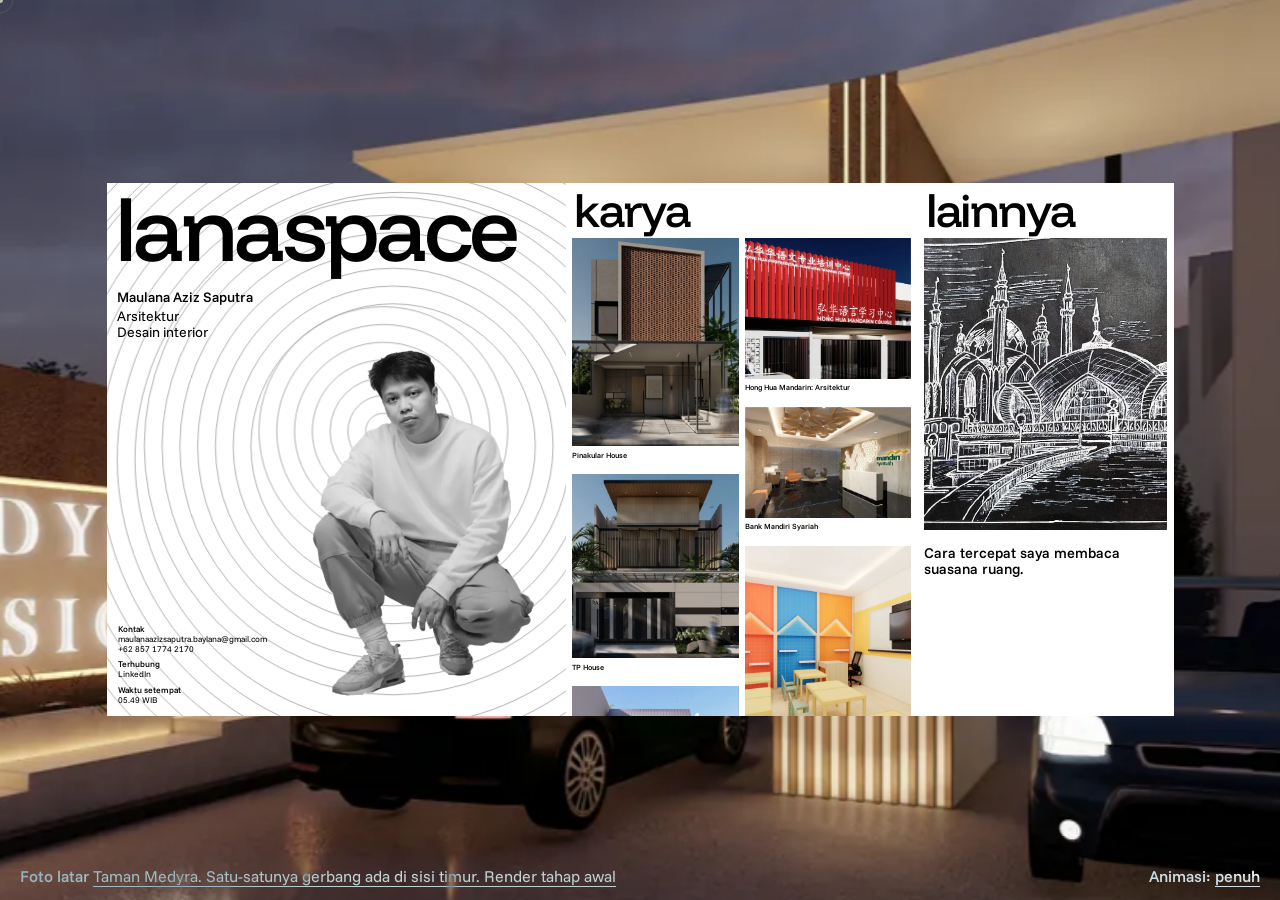
==== commit 1b095c08: "Animasi lebih ringan dan mulus di semua perangkat Co-Authored-By: Claude Opus 5.5 <noreply@anthropic" ====
--- a/docs/index.html
+++ b/docs/index.html
@@ -23,7 +23,7 @@
 <link rel="preconnect" href="https://fonts.googleapis.com">
 <link rel="preconnect" href="https://fonts.gstatic.com" crossorigin>
 <link rel="stylesheet" href="https://fonts.googleapis.com/css2?family=Funnel+Display:wght@500&amp;family=Funnel+Sans:wght@400;500&amp;display=swap">
-<link rel="stylesheet" href="assets/css/style.css?v=f9fbe081">
+<link rel="stylesheet" href="assets/css/style.css?v=f7405280">
 <script>(function(d,w){var h=d.documentElement,done=function(){h.classList.remove('fonts-wait')},m;
 try{m=w.localStorage.getItem('lana-animasi-v2')}catch(_){}
 if(m!=='hemat')m='penuh';
@@ -32,7 +32,7 @@
 w.addEventListener('pagereveal',function(e){if(!e.viewTransition)return;try{var p=JSON.parse(sessionStorage.getItem('lana-vt'));
 if(p&&Date.now()-p.t<5000){var W=w.innerWidth,H=w.innerHeight;h.style.setProperty('--vt-x',p.x+'px');h.style.setProperty('--vt-y',p.y+'px');
 h.style.setProperty('--vt-r',Math.ceil(Math.hypot(Math.max(p.x,W-p.x),Math.max(p.y,H-p.y)))+'px')}}catch(_){}})})(document,window);</script>
-<script src="assets/js/main.js?v=e99c731b" defer></script>
+<script src="assets/js/main.js?v=9641fcb9" defer></script>
 <script type="application/ld+json">{"@context":"https://schema.org","@graph":[{"@type":"WebSite","name":"lanaspace","inLanguage":"id","description":"Portofolio Maulana Aziz Saputra, desainer arsitektur dan interior. Proyek hunian, komersial, dan interior, dari konsep sampai gambar kerja yang siap dibangun.","url":"https://maulanaazizsaputra.github.io/lanaspace/","@id":"https://maulanaazizsaputra.github.io/lanaspace/#situs","author":{"@id":"https://maulanaazizsaputra.github.io/lanaspace/#orang"}},{"@type":"Person","@id":"https://maulanaazizsaputra.github.io/lanaspace/#orang","name":"Maulana Aziz Saputra","alternateName":"Lana","jobTitle":"Desainer Arsitektur dan Interior","alumniOf":{"@type":"CollegeOrUniversity","name":"Universitas Gunadarma"},"knowsAbout":["Desain interior","Desain arsitektur","Manajemen proyek","Gambar detail","Estimasi biaya (RAB/BoQ)","Desain multimedia & produk"],"knowsLanguage":["id","en"],"url":"https://maulanaazizsaputra.github.io/lanaspace/tentang/","image":"https://maulanaazizsaputra.github.io/lanaspace/assets/img/profil/potret-960.webp","email":"mailto:maulanaazizsaputra.baylana@gmail.com","telephone":"+6285717742170","sameAs":["https://www.linkedin.com/in/maulana-aziz-saputra-90984b372"]}]}</script>
 </head>
 <body class="page-home">
@@ -48,14 +48,14 @@
     <span class="mcol__arrow" aria-hidden="true">→</span>
     <span class="mcol__preview mabout" aria-hidden="true">
       <span class="mintro"><span class="mintro__name">Maulana Aziz Saputra</span><span>Arsitektur</span><span>Desain interior</span></span>
-      <span class="portrait mportrait"><svg class="rings" viewBox="-100 -100 200 200" aria-hidden="true" focusable="false"><g><circle r="2.5" style="--i:0"/><circle r="5.0" style="--i:1"/><circle r="7.5" style="--i:2"/><circle r="10.0" style="--i:3"/><circle r="12.5" style="--i:4"/><circle r="15.0" style="--i:5"/><circle r="17.5" style="--i:6"/><circle r="20.0" style="--i:7"/><circle r="22.5" style="--i:8"/><circle r="25.0" style="--i:9"/><circle r="27.5" style="--i:10"/><circle r="30.0" style="--i:11"/><circle r="32.5" style="--i:12"/><circle r="35.0" style="--i:13"/><circle r="37.5" style="--i:14"/><circle r="40.0" style="--i:15"/><circle r="42.5" style="--i:16"/><circle r="45.0" style="--i:17"/><circle r="47.5" style="--i:18"/><circle r="50.0" style="--i:19"/><circle r="52.5" style="--i:20"/><circle r="55.0" style="--i:21"/><circle r="57.5" style="--i:22"/><circle r="60.0" style="--i:23"/><circle r="62.5" style="--i:24"/><circle r="65.0" style="--i:25"/><circle r="67.5" style="--i:26"/><circle r="70.0" style="--i:27"/><circle r="72.5" style="--i:28"/><circle r="75.0" style="--i:29"/><circle r="77.5" style="--i:30"/><circle r="80.0" style="--i:31"/><circle r="82.5" style="--i:32"/><circle r="85.0" style="--i:33"/><circle r="87.5" style="--i:34"/><circle r="90.0" style="--i:35"/><circle r="92.5" style="--i:36"/><circle r="95.0" style="--i:37"/><circle r="97.5" style="--i:38"/><circle r="100.0" style="--i:39"/></g></svg><img class="portrait__img" src="assets/img/profil/potret-960.webp" srcset="assets/img/profil/potret-480.webp 480w, assets/img/profil/potret-960.webp 960w" sizes="(min-width: 1024px) 30vw, 60vw" width="1080" height="1916" alt="" decoding="async"></span>
+      <span class="portrait mportrait"><span class="rings" aria-hidden="true"><svg class="rings__layer" viewBox="-100 -100 200 200" style="--k:0" focusable="false"><circle r="2.5"/><circle r="5.0"/><circle r="7.5"/><circle r="10.0"/><circle r="12.5"/><circle r="15.0"/><circle r="17.5"/></svg><svg class="rings__layer" viewBox="-100 -100 200 200" style="--k:1" focusable="false"><circle r="20.0"/><circle r="22.5"/><circle r="25.0"/><circle r="27.5"/><circle r="30.0"/><circle r="32.5"/><circle r="35.0"/></svg><svg class="rings__layer" viewBox="-100 -100 200 200" style="--k:2" focusable="false"><circle r="37.5"/><circle r="40.0"/><circle r="42.5"/><circle r="45.0"/><circle r="47.5"/><circle r="50.0"/><circle r="52.5"/></svg><svg class="rings__layer" viewBox="-100 -100 200 200" style="--k:3" focusable="false"><circle r="55.0"/><circle r="57.5"/><circle r="60.0"/><circle r="62.5"/><circle r="65.0"/><circle r="67.5"/><circle r="70.0"/></svg><svg class="rings__layer" viewBox="-100 -100 200 200" style="--k:4" focusable="false"><circle r="72.5"/><circle r="75.0"/><circle r="77.5"/><circle r="80.0"/><circle r="82.5"/><circle r="85.0"/><circle r="87.5"/></svg><svg class="rings__layer" viewBox="-100 -100 200 200" style="--k:5" focusable="false"><circle r="90.0"/><circle r="92.5"/><circle r="95.0"/><circle r="97.5"/><circle r="100.0"/></svg></span><img class="portrait__img" src="assets/img/profil/potret-960.webp" srcset="assets/img/profil/potret-480.webp 480w, assets/img/profil/potret-960.webp 960w" sizes="(min-width: 1024px) 30vw, 60vw" width="1080" height="1916" alt="" decoding="async"></span>
       <span class="mcontact"><span class="mcontact__group"><span class="mcontact__label">Kontak</span><span class="mcontact__value"><span class="nowrap">maulanaazizsaputra.baylana@gmail.com</span><br>+62 857 1774 2170</span></span><span class="mcontact__group"><span class="mcontact__label">Terhubung</span><span class="mcontact__value">LinkedIn</span></span><span class="mcontact__group" data-clock-group hidden><span class="mcontact__label">Waktu setempat</span><span class="mcontact__value" data-clock></span></span></span>
     </span>
   </a>
   <a class="mcol mcol--works" href="karya/" data-cursor="buka">
     <span class="mcol__head display-type"><span class="sr-only">Karya</span><span class="split" aria-hidden="true"><span class="w"><span class="ch" style="--i:0">K</span><span class="ch" style="--i:1">a</span><span class="ch" style="--i:2">r</span><span class="ch" style="--i:3">y</span><span class="ch" style="--i:4">a</span></span></span><span class="sr-only">: 8 proyek</span></span>
     <span class="mcol__arrow" aria-hidden="true">→</span>
-    <span class="mcol__preview mworks" aria-hidden="true"><span class="mworks__track"><span class="mworks__set"><span class="mtile"><img class="pic" src="assets/img/pinakular-house/sampul-724.webp" srcset="assets/img/pinakular-house/sampul-480.webp 480w, assets/img/pinakular-house/sampul-724.webp 724w" sizes="(min-width: 1024px) 14vw, 40vw" width="724" height="905" alt="" decoding="async"><span class="mtile__cap">Pinakular House</span></span><span class="mtile"><img class="pic" src="assets/img/tp-house/sampul-754.webp" srcset="assets/img/tp-house/sampul-480.webp 480w, assets/img/tp-house/sampul-754.webp 754w" sizes="(min-width: 1024px) 14vw, 40vw" width="754" height="833" alt="" decoding="async"><span class="mtile__cap">TP House</span></span><span class="mtile"><img class="pic" src="assets/img/como-house/sampul-960.webp" srcset="assets/img/como-house/sampul-480.webp 480w, assets/img/como-house/sampul-960.webp 960w" sizes="(min-width: 1024px) 14vw, 40vw" width="1013" height="1142" alt="" decoding="async"><span class="mtile__cap">Como House</span></span><span class="mtile"><img class="pic" src="assets/img/taman-medyra/sampul-960.webp" srcset="assets/img/taman-medyra/sampul-480.webp 480w, assets/img/taman-medyra/sampul-960.webp 960w, assets/img/taman-medyra/sampul-1280.webp 1280w" sizes="(min-width: 1024px) 14vw, 40vw" width="1280" height="720" alt="" decoding="async"><span class="mtile__cap">Taman Medyra</span></span><span class="mtile"><img class="pic" src="assets/img/hong-hua-arsitektur/sampul-960.webp" srcset="assets/img/hong-hua-arsitektur/sampul-480.webp 480w, assets/img/hong-hua-arsitektur/sampul-960.webp 960w, assets/img/hong-hua-arsitektur/sampul-1600.webp 1600w" sizes="(min-width: 1024px) 14vw, 40vw" width="1774" height="1495" alt="" decoding="async"><span class="mtile__cap">Hong Hua Mandarin: Arsitektur</span></span><span class="mtile"><img class="pic" src="assets/img/bank-mandiri-syariah/sampul-746.webp" srcset="assets/img/bank-mandiri-syariah/sampul-480.webp 480w, assets/img/bank-mandiri-syariah/sampul-746.webp 746w" sizes="(min-width: 1024px) 14vw, 40vw" width="746" height="497" alt="" decoding="async"><span class="mtile__cap">Bank Mandiri Syariah</span></span><span class="mtile"><img class="pic" src="assets/img/hong-hua-interior/sampul-865.webp" srcset="assets/img/hong-hua-interior/sampul-480.webp 480w, assets/img/hong-hua-interior/sampul-865.webp 865w" sizes="(min-width: 1024px) 14vw, 40vw" width="865" height="1081" alt="" loading="lazy" decoding="async"><span class="mtile__cap">Hong Hua Mandarin: Interior</span></span><span class="mtile"><img class="pic" src="assets/img/paragon/sampul-960.webp" srcset="assets/img/paragon/sampul-480.webp 480w, assets/img/paragon/sampul-960.webp 960w" sizes="(min-width: 1024px) 14vw, 40vw" width="979" height="1305" alt="" loading="lazy" decoding="async"><span class="mtile__cap">Paragon</span></span></span><span class="mworks__set"><span class="mtile"><img class="pic" src="assets/img/pinakular-house/sampul-724.webp" srcset="assets/img/pinakular-house/sampul-480.webp 480w, assets/img/pinakular-house/sampul-724.webp 724w" sizes="(min-width: 1024px) 14vw, 40vw" width="724" height="905" alt="" loading="lazy" decoding="async"><span class="mtile__cap">Pinakular House</span></span><span class="mtile"><img class="pic" src="assets/img/tp-house/sampul-754.webp" srcset="assets/img/tp-house/sampul-480.webp 480w, assets/img/tp-house/sampul-754.webp 754w" sizes="(min-width: 1024px) 14vw, 40vw" width="754" height="833" alt="" loading="lazy" decoding="async"><span class="mtile__cap">TP House</span></span><span class="mtile"><img class="pic" src="assets/img/como-house/sampul-960.webp" srcset="assets/img/como-house/sampul-480.webp 480w, assets/img/como-house/sampul-960.webp 960w" sizes="(min-width: 1024px) 14vw, 40vw" width="1013" height="1142" alt="" loading="lazy" decoding="async"><span class="mtile__cap">Como House</span></span><span class="mtile"><img class="pic" src="assets/img/taman-medyra/sampul-960.webp" srcset="assets/img/taman-medyra/sampul-480.webp 480w, assets/img/taman-medyra/sampul-960.webp 960w, assets/img/taman-medyra/sampul-1280.webp 1280w" sizes="(min-width: 1024px) 14vw, 40vw" width="1280" height="720" alt="" loading="lazy" decoding="async"><span class="mtile__cap">Taman Medyra</span></span><span class="mtile"><img class="pic" src="assets/img/hong-hua-arsitektur/sampul-960.webp" srcset="assets/img/hong-hua-arsitektur/sampul-480.webp 480w, assets/img/hong-hua-arsitektur/sampul-960.webp 960w, assets/img/hong-hua-arsitektur/sampul-1600.webp 1600w" sizes="(min-width: 1024px) 14vw, 40vw" width="1774" height="1495" alt="" loading="lazy" decoding="async"><span class="mtile__cap">Hong Hua Mandarin: Arsitektur</span></span><span class="mtile"><img class="pic" src="assets/img/bank-mandiri-syariah/sampul-746.webp" srcset="assets/img/bank-mandiri-syariah/sampul-480.webp 480w, assets/img/bank-mandiri-syariah/sampul-746.webp 746w" sizes="(min-width: 1024px) 14vw, 40vw" width="746" height="497" alt="" loading="lazy" decoding="async"><span class="mtile__cap">Bank Mandiri Syariah</span></span><span class="mtile"><img class="pic" src="assets/img/hong-hua-interior/sampul-865.webp" srcset="assets/img/hong-hua-interior/sampul-480.webp 480w, assets/img/hong-hua-interior/sampul-865.webp 865w" sizes="(min-width: 1024px) 14vw, 40vw" width="865" height="1081" alt="" loading="lazy" decoding="async"><span class="mtile__cap">Hong Hua Mandarin: Interior</span></span><span class="mtile"><img class="pic" src="assets/img/paragon/sampul-960.webp" srcset="assets/img/paragon/sampul-480.webp 480w, assets/img/paragon/sampul-960.webp 960w" sizes="(min-width: 1024px) 14vw, 40vw" width="979" height="1305" alt="" loading="lazy" decoding="async"><span class="mtile__cap">Paragon</span></span></span></span></span>
+    <span class="mcol__preview mworks" aria-hidden="true"><span class="mworks__track"><span class="mworks__set"><span class="mtile"><img class="pic" src="assets/img/pinakular-house/sampul-724.webp" srcset="assets/img/pinakular-house/sampul-480.webp 480w, assets/img/pinakular-house/sampul-724.webp 724w" sizes="(min-width: 1024px) 14vw, 40vw" width="724" height="905" alt="" decoding="async"><span class="mtile__cap">Pinakular House</span></span><span class="mtile"><img class="pic" src="assets/img/tp-house/sampul-754.webp" srcset="assets/img/tp-house/sampul-480.webp 480w, assets/img/tp-house/sampul-754.webp 754w" sizes="(min-width: 1024px) 14vw, 40vw" width="754" height="833" alt="" decoding="async"><span class="mtile__cap">TP House</span></span><span class="mtile"><img class="pic" src="assets/img/como-house/sampul-960.webp" srcset="assets/img/como-house/sampul-480.webp 480w, assets/img/como-house/sampul-960.webp 960w" sizes="(min-width: 1024px) 14vw, 40vw" width="1013" height="1142" alt="" decoding="async"><span class="mtile__cap">Como House</span></span><span class="mtile"><img class="pic" src="assets/img/taman-medyra/sampul-960.webp" srcset="assets/img/taman-medyra/sampul-480.webp 480w, assets/img/taman-medyra/sampul-960.webp 960w, assets/img/taman-medyra/sampul-1280.webp 1280w" sizes="(min-width: 1024px) 14vw, 40vw" width="1280" height="720" alt="" decoding="async"><span class="mtile__cap">Taman Medyra</span></span><span class="mtile"><img class="pic" src="assets/img/hong-hua-arsitektur/sampul-960.webp" srcset="assets/img/hong-hua-arsitektur/sampul-480.webp 480w, assets/img/hong-hua-arsitektur/sampul-960.webp 960w, assets/img/hong-hua-arsitektur/sampul-1600.webp 1600w" sizes="(min-width: 1024px) 14vw, 40vw" width="1774" height="1495" alt="" decoding="async"><span class="mtile__cap">Hong Hua Mandarin: Arsitektur</span></span><span class="mtile"><img class="pic" src="assets/img/bank-mandiri-syariah/sampul-746.webp" srcset="assets/img/bank-mandiri-syariah/sampul-480.webp 480w, assets/img/bank-mandiri-syariah/sampul-746.webp 746w" sizes="(min-width: 1024px) 14vw, 40vw" width="746" height="497" alt="" decoding="async"><span class="mtile__cap">Bank Mandiri Syariah</span></span><span class="mtile"><img class="pic" src="assets/img/hong-hua-interior/sampul-865.webp" srcset="assets/img/hong-hua-interior/sampul-480.webp 480w, assets/img/hong-hua-interior/sampul-865.webp 865w" sizes="(min-width: 1024px) 14vw, 40vw" width="865" height="1081" alt="" decoding="async"><span class="mtile__cap">Hong Hua Mandarin: Interior</span></span><span class="mtile"><img class="pic" src="assets/img/paragon/sampul-960.webp" srcset="assets/img/paragon/sampul-480.webp 480w, assets/img/paragon/sampul-960.webp 960w" sizes="(min-width: 1024px) 14vw, 40vw" width="979" height="1305" alt="" decoding="async"><span class="mtile__cap">Paragon</span></span></span><span class="mworks__set"><span class="mtile"><img class="pic" src="assets/img/pinakular-house/sampul-724.webp" srcset="assets/img/pinakular-house/sampul-480.webp 480w, assets/img/pinakular-house/sampul-724.webp 724w" sizes="(min-width: 1024px) 14vw, 40vw" width="724" height="905" alt="" decoding="async"><span class="mtile__cap">Pinakular House</span></span><span class="mtile"><img class="pic" src="assets/img/tp-house/sampul-754.webp" srcset="assets/img/tp-house/sampul-480.webp 480w, assets/img/tp-house/sampul-754.webp 754w" sizes="(min-width: 1024px) 14vw, 40vw" width="754" height="833" alt="" decoding="async"><span class="mtile__cap">TP House</span></span><span class="mtile"><img class="pic" src="assets/img/como-house/sampul-960.webp" srcset="assets/img/como-house/sampul-480.webp 480w, assets/img/como-house/sampul-960.webp 960w" sizes="(min-width: 1024px) 14vw, 40vw" width="1013" height="1142" alt="" decoding="async"><span class="mtile__cap">Como House</span></span><span class="mtile"><img class="pic" src="assets/img/taman-medyra/sampul-960.webp" srcset="assets/img/taman-medyra/sampul-480.webp 480w, assets/img/taman-medyra/sampul-960.webp 960w, assets/img/taman-medyra/sampul-1280.webp 1280w" sizes="(min-width: 1024px) 14vw, 40vw" width="1280" height="720" alt="" decoding="async"><span class="mtile__cap">Taman Medyra</span></span><span class="mtile"><img class="pic" src="assets/img/hong-hua-arsitektur/sampul-960.webp" srcset="assets/img/hong-hua-arsitektur/sampul-480.webp 480w, assets/img/hong-hua-arsitektur/sampul-960.webp 960w, assets/img/hong-hua-arsitektur/sampul-1600.webp 1600w" sizes="(min-width: 1024px) 14vw, 40vw" width="1774" height="1495" alt="" decoding="async"><span class="mtile__cap">Hong Hua Mandarin: Arsitektur</span></span><span class="mtile"><img class="pic" src="assets/img/bank-mandiri-syariah/sampul-746.webp" srcset="assets/img/bank-mandiri-syariah/sampul-480.webp 480w, assets/img/bank-mandiri-syariah/sampul-746.webp 746w" sizes="(min-width: 1024px) 14vw, 40vw" width="746" height="497" alt="" decoding="async"><span class="mtile__cap">Bank Mandiri Syariah</span></span><span class="mtile"><img class="pic" src="assets/img/hong-hua-interior/sampul-865.webp" srcset="assets/img/hong-hua-interior/sampul-480.webp 480w, assets/img/hong-hua-interior/sampul-865.webp 865w" sizes="(min-width: 1024px) 14vw, 40vw" width="865" height="1081" alt="" decoding="async"><span class="mtile__cap">Hong Hua Mandarin: Interior</span></span><span class="mtile"><img class="pic" src="assets/img/paragon/sampul-960.webp" srcset="assets/img/paragon/sampul-480.webp 480w, assets/img/paragon/sampul-960.webp 960w" sizes="(min-width: 1024px) 14vw, 40vw" width="979" height="1305" alt="" decoding="async"><span class="mtile__cap">Paragon</span></span></span></span></span>
   </a>
   <a class="mcol mcol--more" href="lainnya/" data-cursor="buka">
     <span class="mcol__head display-type"><span class="sr-only">Lainnya</span><span class="split" aria-hidden="true"><span class="w"><span class="ch" style="--i:0">L</span><span class="ch" style="--i:1">a</span><span class="ch" style="--i:2">i</span><span class="ch" style="--i:3">n</span><span class="ch" style="--i:4">n</span><span class="ch" style="--i:5">y</span><span class="ch" style="--i:6">a</span></span></span><span class="sr-only">: gambar kerja dan sketsa tangan</span></span>
--- a/docs/assets/css/style.css
+++ b/docs/assets/css/style.css
@@ -1 +1 @@
-:root{color-scheme: light;--ink: #000000;--paper: #ffffff;--charcoal: #212121;--silver: #b0b0b0;--font-display: "Funnel Display","Inter Tight",ui-sans-serif,system-ui,-apple-system,BlinkMacSystemFont,"Segoe UI",Roboto,sans-serif;--font-text: "Funnel Sans","Inter",ui-sans-serif,system-ui,-apple-system,BlinkMacSystemFont,"Segoe UI",Roboto,sans-serif;--track-giant: -0.045em;--track-display: -0.03em;--ease-out: cubic-bezier(0.23,1,0.32,1);--ease-in-out: cubic-bezier(0.77,0,0.175,1);--ease-plot: cubic-bezier(0.65,0,0.35,1);--text-caption: 16px;--text-body: 18px;--text-sub: clamp(26px,1.25vw + 18px,36px);--text-h-sm: clamp(34px,1.5vw + 26px,48px);--text-h: clamp(48px,7.36vw,106px);--text-h-lg: clamp(84px,16vw,230px);--pad: 20px;--gap: 32px;--block: 64px;--section: 112px;--rule: 1px solid var(--ink);--hair: 1px solid var(--silver);--frame-width: 0px;--ease: cubic-bezier(0.2,0,0,1)}*,*::before,*::after{box-sizing: border-box}html{-webkit-text-size-adjust: 100%;text-size-adjust: 100%;-webkit-tap-highlight-color: rgba(0,0,0,0.08)}body{margin: 0;background: var(--paper);color: var(--ink);font-family: var(--font-text);font-size: var(--text-body);font-weight: 400;line-height: 1.3;font-feature-settings: "calt" 1,"kern" 1,"liga" 1;-webkit-font-smoothing: antialiased;-moz-osx-font-smoothing: grayscale}h1,h2,h3,h4,p,ol,ul,dl,dd,figure,blockquote{margin: 0}h1,h2,h3,h4,b,strong,dt,th{font-weight: 500;text-wrap: balance}p{text-wrap: pretty}ol,ul{padding: 0;list-style: none}img{display: block;max-width: 100%;height: auto}a{color: inherit;text-decoration: none}a,button{touch-action: manipulation}[id]{scroll-margin-top: var(--pad)}[hidden]{display: none !important}::selection{background: var(--ink);color: var(--paper)}:focus-visible{outline: 2px solid var(--ink);outline-offset: 3px}.dark-band :focus-visible,.lightbox :focus-visible,.menu-stage :focus-visible{outline-color: var(--paper)}.sr-only{position: absolute;width: 1px;height: 1px;margin: -1px;padding: 0;overflow: hidden;clip: rect(0 0 0 0);white-space: nowrap;border: 0}.skip{position: absolute;top: -100px;left: var(--pad);z-index: 40;padding: 8px 12px;background: var(--ink);color: var(--paper);font-weight: 500}.skip:focus{top: var(--pad)}.link{position: relative;white-space: nowrap}.link::after{position: absolute;right: 0;bottom: -1px;left: 0;height: 1px;background: currentColor;transform-origin: left;transition: transform 0.36s var(--ease-out);content: ""}@media (hover: hover) and (pointer: fine){.link:hover::after{transform: scaleX(0);transform-origin: right}}.label{display: block;font-size: var(--text-caption);font-weight: 500;line-height: 1.2}.display-type{transition: opacity 0.5s var(--ease)}.js.fonts-wait .display-type{opacity: 0}.pic-mask{display: block}.pic,.fig img{width: 100%;height: auto;border: var(--frame-width) solid var(--ink)}.fig{margin: 0}.fig__zoom{display: block;overflow: hidden;cursor: zoom-in}.fig figcaption{max-width: 46em;margin-top: 8px;font-size: var(--text-caption);line-height: 1.2}.figs{display: grid;grid-template-columns: minmax(0,1fr);gap: 48px var(--gap);align-items: start}@media (min-width: 700px){.figs{grid-template-columns: repeat(2,minmax(0,1fr))}.fig--2{grid-column: 1 / -1}}.page-title{margin: 0;padding: var(--pad) var(--pad) 0.17em calc(var(--pad) - 0.05em);font-family: var(--font-display);font-size: var(--text-h-lg);font-weight: 500;line-height: 0.77;letter-spacing: var(--track-giant);text-transform: lowercase}.page-title--brand{font-size: min(var(--text-h-lg),calc((100vw - 2 * var(--pad) - 52px) / 4.46))}.page-title--link a{display: inline-block}.page-title--link .ch{transition: translate 0.42s var(--ease-out) calc(var(--i) * 28ms)}@media (hover: hover) and (pointer: fine){.page-title--link a:hover .ch{translate: 0 -0.1em}}.heading{font-family: var(--font-display);font-size: var(--text-h);font-weight: 500;line-height: 0.8;letter-spacing: var(--track-display)}.heading-sm{font-family: var(--font-display);font-size: var(--text-h-sm);font-weight: 500;line-height: 0.8;letter-spacing: var(--track-display)}.subheading{margin-bottom: 16px;font-size: var(--text-sub);font-weight: 500;line-height: 0.9}.lede{font-size: var(--text-sub);line-height: 1}.prose{max-width: 34em}.prose p + p{margin-top: 0.75em}.menu-toggle{position: fixed;top: 18px;right: var(--pad);z-index: 30;display: grid;align-content: space-between;width: 34px;height: 22px;padding: 0;mix-blend-mode: difference}.menu-toggle span{display: block;height: 2px;background: #ffffff;transform-origin: right;transition: transform 0.32s var(--ease-out)}@media (hover: hover) and (pointer: fine){.menu-toggle:hover span:nth-child(2){transform: scaleX(0.55)}.menu-toggle:hover span:nth-child(3){transform: scaleX(0.8);transition-delay: 40ms}}.menu-toggle:active{scale: 0.92}.menu-toggle{transition: scale 0.14s var(--ease-out)}.page-home{background: var(--charcoal)}.menu-stage{position: relative;display: grid;place-items: center;min-height: 100vh;min-height: 100dvh;padding: 72px 16px}.menu-stage__bg{position: fixed;inset: 0;z-index: 0;width: 100%;height: 100%;max-width: none;object-fit: cover}.menu-stage__cap{display: none}@media (min-width: 1024px){.menu-stage__cap{position: fixed;bottom: 14px;left: var(--pad);z-index: 2;display: block;max-width: calc(100vw - 2 * var(--pad));color: #ffffff;font-size: var(--text-caption);line-height: 1.2;mix-blend-mode: difference}.menu-stage__cap-label{font-weight: 500}.menu-stage__cap [data-cap-text]{border-bottom: 1px solid currentColor}}.menu-stage__close{position: fixed;top: 14px;right: var(--pad);z-index: 3;padding: 6px 10px;border: 0;background: var(--paper);color: var(--ink);font: 500 var(--text-caption) / 1.2 var(--font-text);cursor: pointer}.menu-sheet{position: relative;z-index: 1;display: flex;flex-direction: column;gap: 16px;width: min(84vw,340px);container-type: inline-size}.mcol{position: relative;display: block;overflow: hidden;aspect-ratio: 10 / 9;background: var(--paper);color: var(--ink)}.mcol:focus-visible{outline: 2px solid var(--ink);outline-offset: -6px}.mcol__head{position: absolute;top: 3cqi;left: 3cqi;z-index: 2;font-family: var(--font-display);font-size: 13cqi;font-weight: 500;line-height: 0.85;letter-spacing: var(--track-giant);text-transform: lowercase;white-space: nowrap}.mcol{transition: scale 0.16s var(--ease-out)}.mcol:active{scale: 0.985}.mcol__head--brand{font-size: 17.2cqi}.mcol__arrow{position: absolute;top: 3cqi;right: 3cqi;z-index: 2;font-size: 12cqi;line-height: 0.85}.mcol__preview{position: absolute;top: 19cqi;right: 3cqi;bottom: 0;left: 3cqi;display: block;overflow: hidden}.portrait{position: relative;display: block;aspect-ratio: 1080 / 1916}.portrait__img{position: relative;z-index: 1;width: 100%;height: 100%}.rings{position: absolute;top: 50%;left: 49%;z-index: 0;width: auto;max-width: none;height: 310%;aspect-ratio: 1;overflow: visible;transform: translate(-50%,-50%);pointer-events: none}.rings g{fill: none;stroke: var(--silver)}.rings circle{stroke-width: 1px;vector-effect: non-scaling-stroke}.mabout{top: 0;right: 0;left: 0}.mintro{position: absolute;top: 21cqi;left: 3cqi;z-index: 1;display: grid;font-size: 3.4cqi;line-height: 1.1}.mintro__name{margin-bottom: 0.3em;font-weight: 500}.mportrait{position: absolute;right: 2%;bottom: 0;height: 80%}.mcontact{position: absolute;bottom: 3cqi;left: 3cqi;z-index: 1;display: grid;gap: 0.7em;font-size: 2.8cqi;line-height: 1.15}.mcontact__group{display: grid}.mcontact__label{font-weight: 500}.mworks__track,.mworks__set{display: block}.mworks__set{columns: 2;column-gap: 2cqi}.mtile{display: block;margin-bottom: 3.5cqi;break-inside: avoid}.mtile__cap{display: block;margin-top: 1cqi;font-size: 2.6cqi;font-weight: 500;line-height: 1.15}.mmore__panel{display: block;height: 66%;overflow: hidden;background: var(--charcoal)}.mmore__panel img{width: 100%;height: 100%;object-fit: cover}.mmore__text{display: block;max-width: 22em;margin-top: 3cqi;font-size: 4.4cqi;font-weight: 500;line-height: 1.08}@media (min-width: 1024px){.menu-stage{padding: 0}.menu-sheet{display: grid;grid-template-columns: 43fr 33fr 24fr;gap: 0;width: min(91.667vw,(100vh - 120px) * 2);aspect-ratio: 2 / 1}.mcol{aspect-ratio: auto;height: 100%}.mcol__arrow{display: none}.mcol__head{top: 0.75cqi;left: 0.75cqi;font-size: 4.4cqi;line-height: 0.82}.mcol__head--brand{font-size: 8.4cqi}.mcol__preview{top: 5.2cqi;right: 0.6cqi;left: 0.6cqi}.mabout{top: 0;right: 0;left: 0}.mintro{top: 10cqi;left: 0.95cqi;font-size: 1.32cqi}.mportrait{right: 3%;height: 86%}.mcontact{bottom: 1.1cqi;left: 1cqi;font-size: 0.8cqi}.mworks__set{column-gap: 0.55cqi}.mtile{margin-bottom: 1.4cqi}.mtile__cap{margin-top: 0.4cqi;font-size: 0.72cqi}.mmore__panel{height: 61%}.mmore__text{margin-top: 1.4cqi;font-size: 1.36cqi}}@media (min-width: 1280px){.menu-sheet{width: min(83.333vw,(100vh - 160px) * 2)}}.menu-dialog{width: 100%;max-width: none;height: 100%;max-height: none;margin: 0;padding: 0;overflow-y: auto;overscroll-behavior: contain;border: 0;background: var(--charcoal)}.menu-dialog::backdrop{background: transparent}html:has(.menu-dialog[open]),html:has(.lightbox[open]){overflow: hidden}.about-hero{position: relative;overflow: hidden}.hero-intro{position: relative;z-index: 1;padding: 0 var(--pad);font-size: var(--text-sub);line-height: 1}.hero-intro__name{margin-bottom: 0.4em;font-weight: 500}.about-hero__portrait{width: 78%;margin: 32px 0 0 auto}.contact-row{display: flex;flex-wrap: wrap;gap: 20px 64px;font-size: var(--text-caption);line-height: 1.3}.contact-row__group{display: grid;grid-template-columns: 7rem auto}.nowrap{white-space: nowrap}@media (max-width: 559px){.contact-row{flex-direction: column;gap: 16px}.contact-row__group{grid-template-columns: minmax(0,1fr)}}.contact-row__label{font-weight: 500}.about-hero__foot{padding: var(--gap) var(--pad) var(--pad)}.contact-row--hero{flex-direction: column;gap: 12px}@media (min-width: 1280px){.contact-row--hero{flex-direction: row;gap: 20px 64px}}@media (min-width: 900px){.about-hero{display: flex;flex-direction: column;justify-content: space-between;min-height: 100vh;min-height: 100dvh}.about-hero .page-title,.about-hero__foot{position: relative;z-index: 1}.hero-intro{margin-bottom: auto}.about-hero__portrait{position: absolute;right: 3vw;bottom: 0;width: auto;height: 86%;margin: 0}}.columns4{display: grid;grid-template-columns: minmax(0,1fr);gap: var(--gap);padding: var(--section) var(--pad);font-size: var(--text-caption);line-height: 1.3}.columns4 p + p,.columns4 ul + .label{margin-top: 16px}.columns4 .label{margin-bottom: 4px}@media (min-width: 900px){.columns4{grid-template-columns: repeat(4,minmax(0,1fr));gap: 0}.columns4 > div{padding: 0 var(--pad)}.columns4 > div:first-child{padding-left: 0}.columns4 > div + div{border-left: var(--rule)}}.ruled{padding: 0 var(--pad) var(--section)}.ruled__title{margin-bottom: var(--gap)}.ruled__list{border-top: var(--rule)}.ruled__item{--inv-bleed: var(--pad);display: grid;grid-template-columns: minmax(0,1fr);gap: 8px;padding: 16px 0 24px;border-bottom: var(--rule)}.ruled__meta{font-size: var(--text-caption);font-weight: 500;font-variant-numeric: tabular-nums}.ruled__name{font-family: var(--font-display);font-size: var(--text-sub);line-height: 0.95}.ruled__text{font-size: var(--text-caption)}.ruled__org{display: block;margin-bottom: 4px;font-weight: 500}@media (min-width: 900px){.ruled__item{grid-template-columns: 11rem minmax(0,1.2fr) minmax(0,1fr);gap: var(--gap);align-items: baseline}}.filters{display: flex;flex-wrap: wrap;gap: 4px 28px;padding: 8px var(--pad) 24px}.filters[hidden]{display: none}.filters__btn{padding: 0;border: 0;background: none;color: var(--silver);font: 500 var(--text-sub) / 1 var(--font-display);letter-spacing: var(--track-display);text-align: left;cursor: pointer;transition: color 0.2s ease,scale 0.14s var(--ease-out)}.filters__btn:hover,.filters__btn[aria-pressed="true"]{color: var(--ink)}.filters__btn:active{scale: 0.96}.filters__n{margin-left: -0.12em;font-family: var(--font-text);font-size: max(16px,0.5em);letter-spacing: 0;vertical-align: 0.9em;line-height: 0}.masonry{padding: 28px var(--pad) 0;columns: 1;column-gap: 10px}.filters:not([hidden]) + .masonry{padding-top: 0}.work{margin-bottom: 48px;break-inside: avoid}.work[hidden]{display: none}.work__link{display: block}.work__media{display: block;overflow: hidden}.work__media img,.fig__zoom img{transition: scale 0.8s var(--ease-out)}@media (hover: hover) and (pointer: fine){.work__link:hover .work__media img{scale: 1.035}.fig__zoom:hover img{scale: 1.015}}.work__no{color: var(--silver);font-variant-numeric: tabular-nums}.work__cap{display: block;margin-top: 10px;font-size: var(--text-caption);line-height: 1.2}.work__title{display: block;font-weight: 500}.work__meta{display: block}.work__link:hover .work__title{text-decoration: underline;text-decoration-thickness: 1px;text-underline-offset: 0.12em}@media (min-width: 700px){.masonry{columns: 2}}.project-head{padding: 24px var(--pad) var(--gap)}.project-head__no{margin-bottom: 16px;font-size: var(--text-caption);font-weight: 500;font-variant-numeric: tabular-nums}.project-head__title{font-family: var(--font-display);font-size: var(--text-h);font-weight: 500;line-height: 0.8}.project-head__note{display: block;margin-top: 16px;font-family: var(--font-text);font-size: var(--text-sub);line-height: 0.9}.project-intro{display: grid;grid-template-columns: minmax(0,1fr);gap: var(--gap);padding: 0 var(--pad) var(--section);border-bottom: var(--rule)}.project-intro__text{display: grid;gap: var(--gap);align-content: start}.meta-row{display: grid;grid-template-columns: repeat(auto-fill,minmax(10rem,1fr));overflow: hidden;border-top: var(--rule);font-size: var(--text-caption);line-height: 1.2}.meta-row > div{margin-left: -1px;padding: 10px 12px 16px;border-bottom: var(--rule);border-left: var(--rule)}.meta-row dt{margin-bottom: 4px}@media (min-width: 900px){.project-intro--1{grid-template-columns: repeat(2,minmax(0,1fr));align-items: start}.project-intro--2 .project-intro__text{grid-template-columns: repeat(2,minmax(0,1fr))}}.row{display: grid;grid-template-columns: minmax(0,1fr);border-bottom: var(--rule)}.row__head{padding: var(--pad) var(--pad) 40px}.row__sticky > * + *{margin-top: 20px}.row__sticky > .heading-sm + *{margin-top: 28px}.row__body{min-width: 0;padding: 0 var(--pad) var(--block)}.concept{font-family: var(--font-display);font-size: var(--text-sub);font-weight: 500;line-height: 0.9}.concept span{display: block}.notes{max-width: 30em;font-size: var(--text-caption);line-height: 1.2}.notes > div{padding: 10px 0 12px;border-top: var(--hair)}.notes > div:last-child{border-bottom: var(--hair)}.notes dt{margin-bottom: 2px}@media (min-width: 1100px){.row{grid-template-columns: repeat(3,minmax(0,1fr))}.row__head{padding-bottom: var(--section)}.row__body{grid-column: 2 / 4;padding: var(--pad) var(--pad) var(--section);border-left: var(--rule)}}@media (min-width: 1100px) and (min-height: 800px){.row__sticky{position: sticky;top: var(--pad)}}.pager{display: grid;grid-template-columns: minmax(0,1fr);border-bottom: var(--rule)}.pager__cell + .pager__cell{border-top: var(--rule)}.pager__cell:empty{display: none}.pager__link{display: block;padding: var(--pad) var(--pad) var(--block)}.pager__title{display: block;margin-top: 16px;font-family: var(--font-display);font-size: var(--text-h-sm);font-weight: 500;line-height: 0.8}@media (min-width: 1100px){.pager{grid-template-columns: repeat(3,minmax(0,1fr))}.pager__cell:empty{display: block}.pager__cell + .pager__cell{border-top: 0;border-left: var(--rule)}}.biglist{margin-top: 16px;border-top: var(--rule)}.biglist li{border-bottom: var(--rule)}.biglist__link{display: block;padding: 10px var(--pad) 18px;font-family: var(--font-display);font-size: var(--text-h);font-weight: 500;line-height: 0.9}.dark-band{display: grid;gap: var(--pad);padding: var(--pad);background: var(--charcoal);color: var(--paper)}.dark-band__text{max-width: 16em;font-size: var(--text-sub);font-weight: 500;line-height: 0.9}.dark-band__media{overflow: hidden}@media (min-width: 1100px){.dark-band{grid-template-columns: minmax(0,2fr) minmax(0,1fr);align-items: end}}.section-head{display: grid;gap: 24px;padding: var(--section) var(--pad) var(--gap);border-bottom: var(--rule)}.section-head .lede{max-width: 22em}.sheet-no{margin-left: -0.06em;font-family: var(--font-display);font-size: var(--text-h);font-weight: 500;line-height: 0.8;font-variant-numeric: tabular-nums}.titleblock{border: var(--rule);font-size: var(--text-caption);line-height: 1.2;font-variant-numeric: tabular-nums}.titleblock > div{display: grid;grid-template-columns: minmax(6.5em,34%) minmax(0,1fr)}.titleblock > div + div{border-top: var(--rule)}.titleblock dt{padding: 8px 10px;border-right: var(--rule)}.titleblock dd{padding: 8px 10px}.sketches{padding: var(--gap) var(--pad) var(--section)}.site-footer{display: grid;gap: var(--block);padding: var(--section) var(--pad) var(--gap)}@media (min-width: 900px){.site-footer{gap: var(--section)}}.manifesto{max-width: 20em;font-family: var(--font-display);font-size: var(--text-h-sm);font-weight: 500;line-height: 0.95;letter-spacing: var(--track-display)}@media (min-width: 700px){.mline{display: block}}.manifesto.is-filling .mw{color: var(--silver);transition: color 0.4s ease}.manifesto.is-filling .mw.is-on{color: var(--ink)}.cta__title{max-width: 11em;margin-bottom: var(--gap);font-family: var(--font-display);font-size: var(--text-h);font-weight: 500;line-height: 0.86;letter-spacing: var(--track-display)}.cta__list{display: grid;grid-template-columns: minmax(0,1fr);border-top: var(--rule)}.cta__list > li{border-bottom: var(--rule)}.cta__link{--inv-bleed: var(--pad);display: grid;gap: 8px;padding: 14px 0 20px}.cta__name{font-family: var(--font-display);font-size: var(--text-h-sm);font-weight: 500;line-height: 0.9;letter-spacing: var(--track-display)}.cta__arrow{display: inline-block;margin-left: 0.15em;transition: rotate 0.36s var(--ease-out)}@media (hover: hover) and (pointer: fine){.cta__link:hover .cta__arrow{rotate: 45deg}}.cta__value{font-size: var(--text-caption);line-height: 1.2}@media (min-width: 900px){.cta__list{grid-template-columns: repeat(3,minmax(0,1fr))}.cta__list > li + li{border-left: var(--rule)}.cta__link{--inv-bleed: 0px;height: 100%;padding: 14px var(--pad) 28px}.cta__list > li:first-child .cta__link{padding-left: 0}}.footer-end{display: grid;gap: 12px;font-size: var(--text-caption);line-height: 1.2}.footer-nav{display: flex;flex-wrap: wrap;gap: 8px 24px;font-weight: 500}.legal{font-size: var(--text-caption);line-height: 1.2}.clock{margin-left: 0.75em;font-variant-numeric: tabular-nums}@media (min-width: 900px){.footer-end{grid-template-columns: auto minmax(0,1fr);align-items: baseline;gap: var(--gap)}.legal{text-align: right}}.plain li + li{margin-top: 2px}.missing{display: grid;gap: var(--gap);padding-bottom: var(--section)}.missing > :not(.page-title){padding: 0 var(--pad)}.missing .lede{max-width: 18em}.lightbox{width: 100%;max-width: none;height: 100%;max-height: none;margin: 0;padding: 0;overscroll-behavior: contain;border: 0;background: var(--charcoal);color: var(--paper);opacity: 0;transition: opacity 0.25s var(--ease)}.lightbox[open]{opacity: 1}@starting-style{.lightbox[open]{opacity: 0}}.lightbox::backdrop{background: var(--charcoal)}.lightbox__stage{display: grid;grid-template-rows: auto minmax(0,1fr) auto;height: 100%}.lightbox__bar,.lightbox__foot{display: flex;align-items: baseline;justify-content: space-between;gap: var(--pad);padding: 12px var(--pad);font-size: var(--text-caption);line-height: 1.2}.lightbox__bar{border-bottom: 1px solid #ffffff;font-weight: 500}.lightbox__foot{border-top: 1px solid #ffffff}.lightbox__caption{min-width: 0}.lightbox__view{position: relative;min-height: 0;touch-action: pan-y}.lightbox__img{position: absolute;inset: var(--pad);width: calc(100% - 2 * var(--pad));max-width: none;height: calc(100% - 2 * var(--pad));object-fit: contain}.lightbox__nav{display: flex;flex-shrink: 0;gap: var(--pad)}.lightbox button{padding: 4px 0;border: 0;border-bottom: 1px solid #ffffff;background: none;color: inherit;font: inherit;font-weight: 500;cursor: pointer}.lightbox button:hover{border-bottom-color: transparent}.split .w{display: inline-block;white-space: nowrap}.split .ch{display: inline-block}.motion-full .split .w{clip-path: inset(-0.5em -0.3em -0.3em -0.3em)}.motion-full:not(.fonts-wait) .split .ch{animation: ch-rise 1s var(--ease-out) calc(60ms + var(--i) * 34ms) backwards}.motion-gentle:not(.fonts-wait) .split .ch{animation: fade-in 0.5s ease calc(40ms + var(--i) * 36ms) backwards}@keyframes ch-rise{from{transform: translateY(1.4em)}}@keyframes fade-in{from{opacity: 0}}.motion-full [data-reveal]{transition: opacity 0.7s var(--ease-out) var(--d,0ms),transform 0.9s var(--ease-out) var(--d,0ms)}.motion-full [data-reveal]:not(.is-in){opacity: 0;transform: translateY(28px)}.motion-full [data-reveal="up"]{transition-duration: 0.9s,1.4s}.motion-full [data-reveal="up"]:not(.is-in){transform: translateY(110px)}.motion-full [data-reveal="iris"],.motion-full [data-reveal="iris"]:not(.is-in),.motion-full [data-reveal="plot"],.motion-full [data-reveal="plot"]:not(.is-in){opacity: 1;transform: none}.motion-full [data-reveal="iris"] .pic-mask{clip-path: circle(72% at 50% 50%);transition: clip-path 1.15s var(--ease-in-out) var(--d,0ms)}.motion-full [data-reveal="iris"]:not(.is-in) .pic-mask{clip-path: circle(0% at 50% 50%)}.motion-full [data-reveal="iris"] img{transition: transform 1.5s var(--ease-out) var(--d,0ms),scale 0.8s var(--ease-out)}.motion-full [data-reveal="iris"]:not(.is-in) img{transform: scale(1.18)}.motion-full [data-reveal="plot"]{position: relative}.motion-full [data-reveal="plot"] .pic-mask{clip-path: inset(0 0 0 0);transition: clip-path 1.6s var(--ease-plot) var(--d,0ms)}.motion-full [data-reveal="plot"]:not(.is-in) .pic-mask{clip-path: inset(0 0 100% 0)}.motion-full [data-reveal="plot"]::after{position: absolute;top: 0;right: 0;left: 0;height: 2px;background: var(--ink);opacity: 0;pointer-events: none;content: ""}.motion-full [data-reveal="plot"].is-in::after{animation: plot-head 1.6s var(--ease-plot) var(--d,0ms) both}@keyframes plot-head{0%{top: 0;opacity: 1}96%{top: calc(100% - 2px);opacity: 1}100%{top: calc(100% - 2px);opacity: 0}}.motion-gentle [data-reveal]{transition: opacity 0.6s ease var(--d,0ms)}.motion-gentle [data-reveal]:not(.is-in){opacity: 0}.js:not(.reveal-ready) [data-reveal],.js:not(.reveal-ready) [data-reveal] img,.js:not(.reveal-ready) [data-reveal] .pic-mask,.js:not(.reveal-ready) .rings circle{animation: reveal-failsafe 0.01s 3s forwards}@keyframes reveal-failsafe{to{opacity: 1;transform: none;clip-path: none}}.rings .ripple{stroke: var(--ink);transform-box: fill-box;transform-origin: center}.motion-full .rings circle:not(.ripple),.motion-gentle .rings circle:not(.ripple){opacity: 0}.motion-full .rings circle:not(.ripple){transform-box: view-box;transform-origin: 50% 50%}.motion-full .rings.is-drawn circle:not(.ripple){animation: ring-in 1.4s var(--ease-out) calc(var(--i,0) * 26ms) forwards}.motion-gentle .rings.is-drawn circle:not(.ripple){animation: ring-fade 0.8s ease calc(var(--i,0) * 22ms) forwards}@keyframes ring-in{from{opacity: 0;transform: scale(0.8)}to{opacity: 1;transform: none}}@keyframes ring-fade{to{opacity: 1}}@supports (animation-timeline: scroll()){.motion-full .about-hero .rings{animation: rings-open linear both;animation-timeline: scroll(root);animation-range: 0 100vh}}@keyframes rings-open{from{transform: translate(-50%,-50%)}to{transform: translate(-50%,-50%) scale(1.35)}}.has-cursor,.has-cursor *{cursor: none !important}.cursor{position: fixed;top: 0;left: 0;z-index: 2147483000;width: 0;height: 0;pointer-events: none;mix-blend-mode: difference;opacity: 0;transition: opacity 0.2s ease}.cursor.is-shown{opacity: 1}.cursor__ring{position: absolute;top: 0;left: 0;width: 240px;height: 240px;max-width: none;overflow: visible;will-change: transform}.cursor__ring circle{fill: transparent;stroke: #ffffff;stroke-width: 1.5px;vector-effect: non-scaling-stroke;transition: fill 0.2s ease}.cursor[data-state="link"] .cursor__ring circle{fill: #ffffff}.cursor__dot{position: absolute;top: 0;left: 0;width: 6px;height: 6px;border-radius: 50%;background: #ffffff;transition: opacity 0.15s ease}.cursor:not([data-state="idle"]) .cursor__dot{opacity: 0}.cursor__label{position: absolute;top: 0;left: 0;color: #ffffff;font: 500 var(--text-caption) / 1 var(--font-text);white-space: nowrap;opacity: 0;transition: opacity 0.18s ease}.cursor[data-state="label"] .cursor__label{opacity: 1}.cursor-lens{position: fixed;top: 0;left: 0;z-index: 2147482999;width: 240px;height: 240px;pointer-events: none}.cursor-lens img{width: 100%;height: 100%;border-radius: 50%;background: var(--paper);object-fit: cover;opacity: 0;transition: opacity 0.24s ease}.motion-full .cursor-lens img{transform: scale(0.4);transition: transform 0.42s var(--ease-out),opacity 0.24s ease}.cursor-lens.is-on img{opacity: 1;transform: none}@starting-style{.cursor-lens.is-on img{opacity: 0}.motion-full .cursor-lens.is-on img{transform: scale(0.4)}}.mcol--about{--n: 0}.mcol--works{--n: 1}.mcol--more{--n: 2}.motion-full .menu-stage__bg{animation: bg-drift 14s var(--ease-out) both}.motion-full .mcol{animation: mcol-in 0.95s var(--ease-out) calc(120ms + var(--n) * 90ms) backwards}.motion-full .menu-dialog .mcol{animation-delay: calc(300ms + var(--n) * 80ms)}.motion-full .mworks__track{animation: works-roll 48s linear infinite}.motion-full .mcol--works:hover .mworks__track{animation-play-state: paused}.motion-full .mmore__panel img{animation: sketch-pan 22s ease-in-out infinite alternate}.motion-gentle .mcol{animation: fade-in 0.7s ease calc(100ms + var(--n) * 90ms) backwards}.motion-gentle .menu-dialog .mcol{animation-delay: calc(160ms + var(--n) * 80ms)}@keyframes bg-drift{from{transform: scale(1.14)}to{transform: scale(1.02)}}@keyframes mcol-in{from{opacity: 0;transform: translateY(56px)}}@keyframes works-roll{to{transform: translateY(-50%)}}@keyframes sketch-pan{from{transform: scale(1.2) translate(-5%,3%)}to{transform: scale(1.2) translate(5%,-3%)}}.motion-full .menu-dialog{clip-path: circle(150% at var(--mx,100%) var(--my,0%));transition: clip-path 0.76s var(--ease-in-out)}.motion-full .menu-dialog.is-closing{clip-path: circle(0% at var(--mx,100%) var(--my,0%));transition-duration: 0.48s}.motion-gentle .menu-dialog{transition: opacity 0.3s ease}.motion-gentle .menu-dialog.is-closing{opacity: 0;transition-duration: 0.2s}@starting-style{.motion-full .menu-dialog[open]{clip-path: circle(0% at var(--mx,100%) var(--my,0%))}.motion-gentle .menu-dialog[open]{opacity: 0}}@supports (animation-timeline: view()){.motion-full .dark-band__media img{animation: band-zoom linear both;animation-timeline: view();animation-range: entry 0% cover 55%}}@keyframes band-zoom{from{transform: scale(1.2)}to{transform: none}}@view-transition{navigation: auto}html.motion-full::view-transition-old(root){animation: vt-old 0.72s var(--ease-in-out) both}html.motion-full::view-transition-new(root){animation: vt-new 0.72s var(--ease-in-out) both}html.motion-gentle::view-transition-old(root),html.motion-gentle::view-transition-new(root){animation-duration: 0.3s}@keyframes vt-old{to{transform: scale(0.98)}}@keyframes vt-new{from{clip-path: circle(0px at var(--vt-x,50vw) var(--vt-y,50vh))}to{clip-path: circle(var(--vt-r,150vmax) at var(--vt-x,50vw) var(--vt-y,50vh))}}.inv{position: relative}.inv::after{position: absolute;inset: 0 calc(-1 * var(--inv-bleed,0px));z-index: 2;background: #ffffff;mix-blend-mode: difference;pointer-events: none;clip-path: circle(0px at calc(var(--x,0px) + var(--inv-bleed,0px)) var(--y,50%));transition: clip-path 0.55s var(--ease-out);content: ""}@media (hover: hover) and (pointer: fine){.inv:hover::after{clip-path: circle(150% at calc(var(--x,0px) + var(--inv-bleed,0px)) var(--y,50%))}}.inv:focus-visible::after{clip-path: circle(150% at 0 50%)}.motion-gentle .inv::after{clip-path: none;opacity: 0;transition: opacity 0.25s ease}@media (hover: hover) and (pointer: fine){.motion-gentle .inv:hover::after{opacity: 1}}.motion-gentle .inv:focus-visible::after{opacity: 1}.motion-toggle{padding: 0;border: 0;background: none;color: inherit;font: 500 var(--text-caption) / 1.2 var(--font-text);text-align: left;white-space: nowrap;cursor: pointer;transition: scale 0.14s var(--ease-out)}.motion-toggle:active{scale: 0.96}.motion-toggle__state{border-bottom: 1px solid currentColor}.legal .motion-toggle{margin-left: 0.75em}.menu-stage .motion-toggle{position: fixed;top: 18px;left: var(--pad);z-index: 2;color: #ffffff;mix-blend-mode: difference}@media (min-width: 1024px){.menu-stage .motion-toggle{top: auto;right: var(--pad);bottom: 14px;left: auto}}@media (prefers-reduced-motion: reduce){html:not(.js) .display-type,html:not(.js) .lightbox,html:not(.js) .link::after,html:not(.js) .inv::after,html:not(.js) .menu-toggle span{transition: none}}+:root{color-scheme: light;--ink: #000000;--paper: #ffffff;--charcoal: #212121;--silver: #b0b0b0;--font-display: "Funnel Display","Inter Tight",ui-sans-serif,system-ui,-apple-system,BlinkMacSystemFont,"Segoe UI",Roboto,sans-serif;--font-text: "Funnel Sans","Inter",ui-sans-serif,system-ui,-apple-system,BlinkMacSystemFont,"Segoe UI",Roboto,sans-serif;--track-giant: -0.045em;--track-display: -0.03em;--ease-out: cubic-bezier(0.23,1,0.32,1);--ease-in-out: cubic-bezier(0.77,0,0.175,1);--ease-plot: cubic-bezier(0.65,0,0.35,1);--text-caption: 16px;--text-body: 18px;--text-sub: clamp(26px,1.25vw + 18px,36px);--text-h-sm: clamp(34px,1.5vw + 26px,48px);--text-h: clamp(48px,7.36vw,106px);--text-h-lg: clamp(84px,16vw,230px);--pad: 20px;--gap: 32px;--block: 64px;--section: 112px;--rule: 1px solid var(--ink);--hair: 1px solid var(--silver);--frame-width: 0px;--ease: cubic-bezier(0.2,0,0,1)}*,*::before,*::after{box-sizing: border-box}html{-webkit-text-size-adjust: 100%;text-size-adjust: 100%;-webkit-tap-highlight-color: rgba(0,0,0,0.08)}body{margin: 0;background: var(--paper);color: var(--ink);font-family: var(--font-text);font-size: var(--text-body);font-weight: 400;line-height: 1.3;font-feature-settings: "calt" 1,"kern" 1,"liga" 1;-webkit-font-smoothing: antialiased;-moz-osx-font-smoothing: grayscale}h1,h2,h3,h4,p,ol,ul,dl,dd,figure,blockquote{margin: 0}h1,h2,h3,h4,b,strong,dt,th{font-weight: 500;text-wrap: balance}p{text-wrap: pretty}ol,ul{padding: 0;list-style: none}img{display: block;max-width: 100%;height: auto}a{color: inherit;text-decoration: none}a,button{touch-action: manipulation}[id]{scroll-margin-top: var(--pad)}[hidden]{display: none !important}::selection{background: var(--ink);color: var(--paper)}:focus-visible{outline: 2px solid var(--ink);outline-offset: 3px}.dark-band :focus-visible,.lightbox :focus-visible,.menu-stage :focus-visible{outline-color: var(--paper)}.sr-only{position: absolute;width: 1px;height: 1px;margin: -1px;padding: 0;overflow: hidden;clip: rect(0 0 0 0);white-space: nowrap;border: 0}.skip{position: absolute;top: -100px;left: var(--pad);z-index: 40;padding: 8px 12px;background: var(--ink);color: var(--paper);font-weight: 500}.skip:focus{top: var(--pad)}.link{position: relative;white-space: nowrap}.link::after{position: absolute;right: 0;bottom: -1px;left: 0;height: 1px;background: currentColor;transform-origin: left;transition: transform 0.36s var(--ease-out);content: ""}@media (hover: hover) and (pointer: fine){.link:hover::after{transform: scaleX(0);transform-origin: right}}.label{display: block;font-size: var(--text-caption);font-weight: 500;line-height: 1.2}.display-type{transition: opacity 0.5s var(--ease)}.js.fonts-wait .display-type{opacity: 0}.pic-mask{display: block}.pic,.fig img{width: 100%;height: auto;border: var(--frame-width) solid var(--ink)}.fig{margin: 0}.fig__zoom{display: block;overflow: hidden;cursor: zoom-in}.fig figcaption{max-width: 46em;margin-top: 8px;font-size: var(--text-caption);line-height: 1.2}.figs{display: grid;grid-template-columns: minmax(0,1fr);gap: 48px var(--gap);align-items: start}@media (min-width: 700px){.figs{grid-template-columns: repeat(2,minmax(0,1fr))}.fig--2{grid-column: 1 / -1}}.page-title{margin: 0;padding: var(--pad) var(--pad) 0.17em calc(var(--pad) - 0.05em);font-family: var(--font-display);font-size: var(--text-h-lg);font-weight: 500;line-height: 0.77;letter-spacing: var(--track-giant);text-transform: lowercase}.page-title--brand{font-size: min(var(--text-h-lg),calc((100vw - 2 * var(--pad) - 52px) / 4.46))}.page-title--link a{display: inline-block}.page-title--link .ch{transition: translate 0.42s var(--ease-out) calc(var(--i) * 28ms)}@media (hover: hover) and (pointer: fine){.page-title--link a:hover .ch{translate: 0 -0.1em}}.heading{font-family: var(--font-display);font-size: var(--text-h);font-weight: 500;line-height: 0.8;letter-spacing: var(--track-display)}.heading-sm{font-family: var(--font-display);font-size: var(--text-h-sm);font-weight: 500;line-height: 0.8;letter-spacing: var(--track-display)}.subheading{margin-bottom: 16px;font-size: var(--text-sub);font-weight: 500;line-height: 0.9}.lede{font-size: var(--text-sub);line-height: 1}.prose{max-width: 34em}.prose p + p{margin-top: 0.75em}.menu-toggle{position: fixed;top: 18px;right: var(--pad);z-index: 30;display: grid;align-content: space-between;width: 34px;height: 22px;padding: 0;mix-blend-mode: difference}.menu-toggle span{display: block;height: 2px;background: #ffffff;transform-origin: right;transition: transform 0.32s var(--ease-out)}@media (hover: hover) and (pointer: fine){.menu-toggle:hover span:nth-child(2){transform: scaleX(0.55)}.menu-toggle:hover span:nth-child(3){transform: scaleX(0.8);transition-delay: 40ms}}.menu-toggle:active{scale: 0.92}.menu-toggle{transition: scale 0.14s var(--ease-out)}.page-home{background: var(--charcoal)}.menu-stage{position: relative;display: grid;place-items: center;min-height: 100vh;min-height: 100dvh;padding: 72px 16px}.menu-stage__bg{position: fixed;inset: 0;z-index: 0;width: 100%;height: 100%;max-width: none;object-fit: cover}.menu-stage__cap{display: none}@media (min-width: 1024px){.menu-stage__cap{position: fixed;bottom: 14px;left: var(--pad);z-index: 2;display: block;max-width: calc(100vw - 2 * var(--pad));color: #ffffff;font-size: var(--text-caption);line-height: 1.2;mix-blend-mode: difference}.menu-stage__cap-label{font-weight: 500}.menu-stage__cap [data-cap-text]{border-bottom: 1px solid currentColor}}.menu-stage__close{position: fixed;top: 14px;right: var(--pad);z-index: 3;padding: 6px 10px;border: 0;background: var(--paper);color: var(--ink);font: 500 var(--text-caption) / 1.2 var(--font-text);cursor: pointer}.menu-sheet{position: relative;z-index: 1;display: flex;flex-direction: column;gap: 16px;width: min(84vw,340px);container-type: inline-size}.mcol{position: relative;display: block;overflow: hidden;aspect-ratio: 10 / 9;background: var(--paper);color: var(--ink)}.mcol:focus-visible{outline: 2px solid var(--ink);outline-offset: -6px}.mcol__head{position: absolute;top: 3cqi;left: 3cqi;z-index: 2;font-family: var(--font-display);font-size: 13cqi;font-weight: 500;line-height: 0.85;letter-spacing: var(--track-giant);text-transform: lowercase;white-space: nowrap}.mcol{transition: scale 0.16s var(--ease-out)}.mcol:active{scale: 0.985}.mcol__head--brand{font-size: 17.2cqi}.mcol__arrow{position: absolute;top: 3cqi;right: 3cqi;z-index: 2;font-size: 12cqi;line-height: 0.85}.mcol__preview{position: absolute;top: 19cqi;right: 3cqi;bottom: 0;left: 3cqi;display: block;overflow: hidden}.portrait{position: relative;display: block;aspect-ratio: 1080 / 1916}.portrait__img{position: relative;z-index: 1;width: 100%;height: 100%}.rings{position: absolute;top: 50%;left: 49%;z-index: 0;display: block;width: auto;max-width: none;height: 310%;aspect-ratio: 1;transform: translate(-50%,-50%);pointer-events: none}.rings__layer{position: absolute;inset: 0;width: 100%;height: 100%;max-width: none;overflow: visible;fill: none;stroke: var(--silver)}.rings circle{stroke-width: 1px;vector-effect: non-scaling-stroke}.rings__ripple{position: absolute;border: 1px solid var(--ink);border-radius: 50%;pointer-events: none}.mabout{top: 0;right: 0;left: 0}.mintro{position: absolute;top: 21cqi;left: 3cqi;z-index: 1;display: grid;font-size: 3.4cqi;line-height: 1.1}.mintro__name{margin-bottom: 0.3em;font-weight: 500}.mportrait{position: absolute;right: 2%;bottom: 0;height: 80%}.mcontact{position: absolute;bottom: 3cqi;left: 3cqi;z-index: 1;display: grid;gap: 0.7em;font-size: 2.8cqi;line-height: 1.15}.mcontact__group{display: grid}.mcontact__label{font-weight: 500}.mworks__track,.mworks__set{display: block}.mworks__set{columns: 2;column-gap: 2cqi}.mtile{display: block;margin-bottom: 3.5cqi;break-inside: avoid}.mtile__cap{display: block;margin-top: 1cqi;font-size: 2.6cqi;font-weight: 500;line-height: 1.15}.mmore__panel{display: block;height: 66%;overflow: hidden;background: var(--charcoal)}.mmore__panel img{width: 100%;height: 100%;object-fit: cover}.mmore__text{display: block;max-width: 22em;margin-top: 3cqi;font-size: 4.4cqi;font-weight: 500;line-height: 1.08}@media (min-width: 1024px){.menu-stage{padding: 0}.menu-sheet{display: grid;grid-template-columns: 43fr 33fr 24fr;gap: 0;width: min(91.667vw,(100vh - 120px) * 2);aspect-ratio: 2 / 1}.mcol{aspect-ratio: auto;height: 100%}.mcol__arrow{display: none}.mcol__head{top: 0.75cqi;left: 0.75cqi;font-size: 4.4cqi;line-height: 0.82}.mcol__head--brand{font-size: 8.4cqi}.mcol__preview{top: 5.2cqi;right: 0.6cqi;left: 0.6cqi}.mabout{top: 0;right: 0;left: 0}.mintro{top: 10cqi;left: 0.95cqi;font-size: 1.32cqi}.mportrait{right: 3%;height: 86%}.mcontact{bottom: 1.1cqi;left: 1cqi;font-size: 0.8cqi}.mworks__set{column-gap: 0.55cqi}.mtile{margin-bottom: 1.4cqi}.mtile__cap{margin-top: 0.4cqi;font-size: 0.72cqi}.mmore__panel{height: 61%}.mmore__text{margin-top: 1.4cqi;font-size: 1.36cqi}}@media (min-width: 1280px){.menu-sheet{width: min(83.333vw,(100vh - 160px) * 2)}}.menu-dialog{width: 100%;max-width: none;height: 100%;max-height: none;margin: 0;padding: 0;overflow-y: auto;overscroll-behavior: contain;border: 0;background: var(--charcoal)}.menu-dialog::backdrop{background: transparent}html:has(.menu-dialog[open]),html:has(.lightbox[open]){overflow: hidden}.about-hero{position: relative;overflow: hidden}.hero-intro{position: relative;z-index: 1;padding: 0 var(--pad);font-size: var(--text-sub);line-height: 1}.hero-intro__name{margin-bottom: 0.4em;font-weight: 500}.about-hero__portrait{width: 78%;margin: 32px 0 0 auto}.contact-row{display: flex;flex-wrap: wrap;gap: 20px 64px;font-size: var(--text-caption);line-height: 1.3}.contact-row__group{display: grid;grid-template-columns: 7rem auto}.nowrap{white-space: nowrap}@media (max-width: 559px){.contact-row{flex-direction: column;gap: 16px}.contact-row__group{grid-template-columns: minmax(0,1fr)}}.contact-row__label{font-weight: 500}.about-hero__foot{padding: var(--gap) var(--pad) var(--pad)}.contact-row--hero{flex-direction: column;gap: 12px}@media (min-width: 1280px){.contact-row--hero{flex-direction: row;gap: 20px 64px}}@media (min-width: 900px){.about-hero{display: flex;flex-direction: column;justify-content: space-between;min-height: 100vh;min-height: 100dvh}.about-hero .page-title,.about-hero__foot{position: relative;z-index: 1}.hero-intro{margin-bottom: auto}.about-hero__portrait{position: absolute;right: 3vw;bottom: 0;width: auto;height: 86%;margin: 0}}.columns4{display: grid;grid-template-columns: minmax(0,1fr);gap: var(--gap);padding: var(--section) var(--pad);font-size: var(--text-caption);line-height: 1.3}.columns4 p + p,.columns4 ul + .label{margin-top: 16px}.columns4 .label{margin-bottom: 4px}@media (min-width: 900px){.columns4{grid-template-columns: repeat(4,minmax(0,1fr));gap: 0}.columns4 > div{padding: 0 var(--pad)}.columns4 > div:first-child{padding-left: 0}.columns4 > div + div{border-left: var(--rule)}}.ruled{padding: 0 var(--pad) var(--section)}.ruled__title{margin-bottom: var(--gap)}.ruled__list{border-top: var(--rule)}.ruled__item{--inv-bleed: var(--pad);display: grid;grid-template-columns: minmax(0,1fr);gap: 8px;padding: 16px 0 24px;border-bottom: var(--rule)}.ruled__meta{font-size: var(--text-caption);font-weight: 500;font-variant-numeric: tabular-nums}.ruled__name{font-family: var(--font-display);font-size: var(--text-sub);line-height: 0.95}.ruled__text{font-size: var(--text-caption)}.ruled__org{display: block;margin-bottom: 4px;font-weight: 500}@media (min-width: 900px){.ruled__item{grid-template-columns: 11rem minmax(0,1.2fr) minmax(0,1fr);gap: var(--gap);align-items: baseline}}.filters{display: flex;flex-wrap: wrap;gap: 4px 28px;padding: 8px var(--pad) 24px}.filters[hidden]{display: none}.filters__btn{padding: 0;border: 0;background: none;color: var(--silver);font: 500 var(--text-sub) / 1 var(--font-display);letter-spacing: var(--track-display);text-align: left;cursor: pointer;transition: color 0.2s ease,scale 0.14s var(--ease-out)}.filters__btn:hover,.filters__btn[aria-pressed="true"]{color: var(--ink)}.filters__btn:active{scale: 0.96}.filters__n{margin-left: -0.12em;font-family: var(--font-text);font-size: max(16px,0.5em);letter-spacing: 0;vertical-align: 0.9em;line-height: 0}.masonry{padding: 28px var(--pad) 0;columns: 1;column-gap: 10px}.filters:not([hidden]) + .masonry{padding-top: 0}.work{margin-bottom: 48px;break-inside: avoid}.work[hidden]{display: none}.work__link{display: block}.work__media{display: block;overflow: hidden}.work__media img,.fig__zoom img{transition: scale 0.8s var(--ease-out)}@media (hover: hover) and (pointer: fine){.work__link:hover .work__media img{scale: 1.035}.fig__zoom:hover img{scale: 1.015}}.work__no{color: var(--silver);font-variant-numeric: tabular-nums}.work__cap{display: block;margin-top: 10px;font-size: var(--text-caption);line-height: 1.2}.work__title{display: block;font-weight: 500}.work__meta{display: block}.work__link:hover .work__title{text-decoration: underline;text-decoration-thickness: 1px;text-underline-offset: 0.12em}@media (min-width: 700px){.masonry{columns: 2}}.project-head{padding: 24px var(--pad) var(--gap)}.project-head__no{margin-bottom: 16px;font-size: var(--text-caption);font-weight: 500;font-variant-numeric: tabular-nums}.project-head__title{font-family: var(--font-display);font-size: var(--text-h);font-weight: 500;line-height: 0.8}.project-head__note{display: block;margin-top: 16px;font-family: var(--font-text);font-size: var(--text-sub);line-height: 0.9}.project-intro{display: grid;grid-template-columns: minmax(0,1fr);gap: var(--gap);padding: 0 var(--pad) var(--section);border-bottom: var(--rule)}.project-intro__text{display: grid;gap: var(--gap);align-content: start}.meta-row{display: grid;grid-template-columns: repeat(auto-fill,minmax(10rem,1fr));overflow: hidden;border-top: var(--rule);font-size: var(--text-caption);line-height: 1.2}.meta-row > div{margin-left: -1px;padding: 10px 12px 16px;border-bottom: var(--rule);border-left: var(--rule)}.meta-row dt{margin-bottom: 4px}@media (min-width: 900px){.project-intro--1{grid-template-columns: repeat(2,minmax(0,1fr));align-items: start}.project-intro--2 .project-intro__text{grid-template-columns: repeat(2,minmax(0,1fr))}}.row{display: grid;grid-template-columns: minmax(0,1fr);border-bottom: var(--rule)}.row__head{padding: var(--pad) var(--pad) 40px}.row__sticky > * + *{margin-top: 20px}.row__sticky > .heading-sm + *{margin-top: 28px}.row__body{min-width: 0;padding: 0 var(--pad) var(--block)}.concept{font-family: var(--font-display);font-size: var(--text-sub);font-weight: 500;line-height: 0.9}.concept span{display: block}.notes{max-width: 30em;font-size: var(--text-caption);line-height: 1.2}.notes > div{padding: 10px 0 12px;border-top: var(--hair)}.notes > div:last-child{border-bottom: var(--hair)}.notes dt{margin-bottom: 2px}@media (min-width: 1100px){.row{grid-template-columns: repeat(3,minmax(0,1fr))}.row__head{padding-bottom: var(--section)}.row__body{grid-column: 2 / 4;padding: var(--pad) var(--pad) var(--section);border-left: var(--rule)}}@media (min-width: 1100px) and (min-height: 800px){.row__sticky{position: sticky;top: var(--pad)}}.pager{display: grid;grid-template-columns: minmax(0,1fr);border-bottom: var(--rule)}.pager__cell + .pager__cell{border-top: var(--rule)}.pager__cell:empty{display: none}.pager__link{display: block;padding: var(--pad) var(--pad) var(--block)}.pager__title{display: block;margin-top: 16px;font-family: var(--font-display);font-size: var(--text-h-sm);font-weight: 500;line-height: 0.8}@media (min-width: 1100px){.pager{grid-template-columns: repeat(3,minmax(0,1fr))}.pager__cell:empty{display: block}.pager__cell + .pager__cell{border-top: 0;border-left: var(--rule)}}.biglist{margin-top: 16px;border-top: var(--rule)}.biglist li{border-bottom: var(--rule)}.biglist__link{display: block;padding: 10px var(--pad) 18px;font-family: var(--font-display);font-size: var(--text-h);font-weight: 500;line-height: 0.9}.dark-band{display: grid;gap: var(--pad);padding: var(--pad);background: var(--charcoal);color: var(--paper)}.dark-band__text{max-width: 16em;font-size: var(--text-sub);font-weight: 500;line-height: 0.9}.dark-band__media{overflow: hidden}@media (min-width: 1100px){.dark-band{grid-template-columns: minmax(0,2fr) minmax(0,1fr);align-items: end}}.section-head{display: grid;gap: 24px;padding: var(--section) var(--pad) var(--gap);border-bottom: var(--rule)}.section-head .lede{max-width: 22em}.sheet-no{margin-left: -0.06em;font-family: var(--font-display);font-size: var(--text-h);font-weight: 500;line-height: 0.8;font-variant-numeric: tabular-nums}.titleblock{border: var(--rule);font-size: var(--text-caption);line-height: 1.2;font-variant-numeric: tabular-nums}.titleblock > div{display: grid;grid-template-columns: minmax(6.5em,34%) minmax(0,1fr)}.titleblock > div + div{border-top: var(--rule)}.titleblock dt{padding: 8px 10px;border-right: var(--rule)}.titleblock dd{padding: 8px 10px}.sketches{padding: var(--gap) var(--pad) var(--section)}.site-footer{display: grid;gap: var(--block);padding: var(--section) var(--pad) var(--gap)}@media (min-width: 900px){.site-footer{gap: var(--section)}}.manifesto{max-width: 20em;font-family: var(--font-display);font-size: var(--text-h-sm);font-weight: 500;line-height: 0.95;letter-spacing: var(--track-display)}@media (min-width: 700px){.mline{display: block}}.manifesto.is-filling .mw{color: var(--silver);transition: color 0.4s ease}.manifesto.is-filling .mw.is-on{color: var(--ink)}.cta__title{max-width: 11em;margin-bottom: var(--gap);font-family: var(--font-display);font-size: var(--text-h);font-weight: 500;line-height: 0.86;letter-spacing: var(--track-display)}.cta__list{display: grid;grid-template-columns: minmax(0,1fr);border-top: var(--rule)}.cta__list > li{border-bottom: var(--rule)}.cta__link{--inv-bleed: var(--pad);display: grid;gap: 8px;padding: 14px 0 20px}.cta__name{font-family: var(--font-display);font-size: var(--text-h-sm);font-weight: 500;line-height: 0.9;letter-spacing: var(--track-display)}.cta__arrow{display: inline-block;margin-left: 0.15em;transition: rotate 0.36s var(--ease-out)}@media (hover: hover) and (pointer: fine){.cta__link:hover .cta__arrow{rotate: 45deg}}.cta__value{font-size: var(--text-caption);line-height: 1.2}@media (min-width: 900px){.cta__list{grid-template-columns: repeat(3,minmax(0,1fr))}.cta__list > li + li{border-left: var(--rule)}.cta__link{--inv-bleed: 0px;height: 100%;padding: 14px var(--pad) 28px}.cta__list > li:first-child .cta__link{padding-left: 0}}.footer-end{display: grid;gap: 12px;font-size: var(--text-caption);line-height: 1.2}.footer-nav{display: flex;flex-wrap: wrap;gap: 8px 24px;font-weight: 500}.legal{font-size: var(--text-caption);line-height: 1.2}.clock{margin-left: 0.75em;font-variant-numeric: tabular-nums}@media (min-width: 900px){.footer-end{grid-template-columns: auto minmax(0,1fr);align-items: baseline;gap: var(--gap)}.legal{text-align: right}}.plain li + li{margin-top: 2px}.missing{display: grid;gap: var(--gap);padding-bottom: var(--section)}.missing > :not(.page-title){padding: 0 var(--pad)}.missing .lede{max-width: 18em}.lightbox{width: 100%;max-width: none;height: 100%;max-height: none;margin: 0;padding: 0;overscroll-behavior: contain;border: 0;background: var(--charcoal);color: var(--paper);opacity: 0;transition: opacity 0.25s var(--ease)}.lightbox[open]{opacity: 1}@starting-style{.lightbox[open]{opacity: 0}}.lightbox::backdrop{background: var(--charcoal)}.lightbox__stage{display: grid;grid-template-rows: auto minmax(0,1fr) auto;height: 100%}.lightbox__bar,.lightbox__foot{display: flex;align-items: baseline;justify-content: space-between;gap: var(--pad);padding: 12px var(--pad);font-size: var(--text-caption);line-height: 1.2}.lightbox__bar{border-bottom: 1px solid #ffffff;font-weight: 500}.lightbox__foot{border-top: 1px solid #ffffff}.lightbox__caption{min-width: 0}.lightbox__view{position: relative;min-height: 0;touch-action: pan-y}.lightbox__img{position: absolute;inset: var(--pad);width: calc(100% - 2 * var(--pad));max-width: none;height: calc(100% - 2 * var(--pad));object-fit: contain}.lightbox__nav{display: flex;flex-shrink: 0;gap: var(--pad)}.lightbox button{padding: 4px 0;border: 0;border-bottom: 1px solid #ffffff;background: none;color: inherit;font: inherit;font-weight: 500;cursor: pointer}.lightbox button:hover{border-bottom-color: transparent}.split .w{display: inline-block;white-space: nowrap}.split .ch{display: inline-block}.motion-full .split .w{clip-path: inset(-0.5em -0.3em -0.3em -0.3em)}.motion-full:not(.fonts-wait) .split .ch{animation: ch-rise 1s var(--ease-out) calc(60ms + var(--i) * 34ms) backwards}.motion-gentle:not(.fonts-wait) .split .ch{animation: fade-in 0.5s ease calc(40ms + var(--i) * 36ms) backwards}@keyframes ch-rise{from{transform: translateY(1.4em)}}@keyframes fade-in{from{opacity: 0}}.motion-full [data-reveal]{transition: opacity 0.7s var(--ease-out) var(--d,0ms),transform 0.9s var(--ease-out) var(--d,0ms)}.motion-full [data-reveal]:not(.is-in){opacity: 0;transform: translateY(28px)}.motion-full [data-reveal="up"]{transition-duration: 0.9s,1.4s}.motion-full [data-reveal="up"]:not(.is-in){transform: translateY(110px)}.motion-full [data-reveal="iris"],.motion-full [data-reveal="iris"]:not(.is-in),.motion-full [data-reveal="plot"],.motion-full [data-reveal="plot"]:not(.is-in){opacity: 1;transform: none}.motion-full [data-reveal="iris"] .pic-mask{clip-path: circle(72% at 50% 50%);transition: clip-path 1.15s var(--ease-in-out) var(--d,0ms)}.motion-full [data-reveal="iris"]:not(.is-in) .pic-mask{clip-path: circle(0% at 50% 50%)}.motion-full [data-reveal="iris"] img{transition: transform 1.5s var(--ease-out) var(--d,0ms),scale 0.8s var(--ease-out)}.motion-full [data-reveal="iris"]:not(.is-in) img{transform: scale(1.18)}.motion-full [data-reveal="plot"]{position: relative}.motion-full [data-reveal="plot"] .pic-mask{clip-path: inset(0 0 0 0);transition: clip-path 1.6s var(--ease-plot) var(--d,0ms)}.motion-full [data-reveal="plot"]:not(.is-in) .pic-mask{clip-path: inset(0 0 100% 0)}.motion-full [data-reveal="plot"]::after{position: absolute;top: 0;right: 0;left: 0;height: 2px;background: var(--ink);opacity: 0;pointer-events: none;content: ""}.motion-full [data-reveal="plot"].is-in::after{animation: plot-head 1.6s var(--ease-plot) var(--d,0ms) both}@keyframes plot-head{0%{top: 0;opacity: 1}96%{top: calc(100% - 2px);opacity: 1}100%{top: calc(100% - 2px);opacity: 0}}.motion-gentle [data-reveal]{transition: opacity 0.6s ease var(--d,0ms)}.motion-gentle [data-reveal]:not(.is-in){opacity: 0}.js:not(.reveal-ready) [data-reveal],.js:not(.reveal-ready) [data-reveal] img,.js:not(.reveal-ready) [data-reveal] .pic-mask,.js:not(.reveal-ready) .rings__layer{animation: reveal-failsafe 0.01s 3s forwards}@keyframes reveal-failsafe{to{opacity: 1;transform: none;clip-path: none}}.motion-full .rings__layer,.motion-gentle .rings__layer{opacity: 0}.motion-full .rings.is-drawn .rings__layer{animation: ring-in 1.3s var(--ease-out) calc(var(--k,0) * 110ms) forwards}.motion-gentle .rings.is-drawn .rings__layer{animation: ring-fade 0.8s ease calc(var(--k,0) * 100ms) forwards}.rings--parallax .rings__layer{will-change: transform}.motion-full .rings{animation: rings-drift 13s ease-in-out infinite alternate}@keyframes ring-in{from{opacity: 0;transform: scale(0.86)}to{opacity: 1;transform: none}}@keyframes ring-fade{to{opacity: 1}}@keyframes rings-drift{0%{translate: -0.9% 0.5%}50%{translate: 0.4% -0.7%}100%{translate: 1% 0.6%}}@supports (animation-timeline: scroll()){.motion-full .about-hero .rings{animation: rings-drift 13s ease-in-out infinite alternate,rings-open linear both;animation-timeline: auto,scroll(root);animation-range: normal,0 100vh}}@keyframes rings-open{from{transform: translate(-50%,-50%)}to{transform: translate(-50%,-50%) scale(1.35)}}.has-cursor,.has-cursor *{cursor: none !important}.cursor{position: fixed;top: 0;left: 0;z-index: 2147483000;width: 0;height: 0;pointer-events: none;mix-blend-mode: difference;opacity: 0;transition: opacity 0.2s ease}.cursor.is-shown{opacity: 1}.cursor__ring{position: absolute;top: 0;left: 0;width: 240px;height: 240px;max-width: none;overflow: visible;will-change: transform}.cursor__ring circle{fill: transparent;stroke: #ffffff;stroke-width: 1.5px;vector-effect: non-scaling-stroke;transition: fill 0.2s ease}.cursor[data-state="link"] .cursor__ring circle{fill: #ffffff}.cursor__dot{position: absolute;top: 0;left: 0;width: 6px;height: 6px;border-radius: 50%;background: #ffffff;transition: opacity 0.15s ease}.cursor:not([data-state="idle"]) .cursor__dot{opacity: 0}.cursor__label{position: absolute;top: 0;left: 0;color: #ffffff;font: 500 var(--text-caption) / 1 var(--font-text);white-space: nowrap;opacity: 0;transition: opacity 0.18s ease}.cursor[data-state="label"] .cursor__label{opacity: 1}.cursor-lens{position: fixed;top: 0;left: 0;z-index: 2147482999;width: 240px;height: 240px;pointer-events: none}.cursor-lens img{width: 100%;height: 100%;border-radius: 50%;background: var(--paper);object-fit: cover;opacity: 0;transition: opacity 0.24s ease}.motion-full .cursor-lens img{transform: scale(0.4);transition: transform 0.42s var(--ease-out),opacity 0.24s ease}.cursor-lens.is-on img{opacity: 1;transform: none}@starting-style{.cursor-lens.is-on img{opacity: 0}.motion-full .cursor-lens.is-on img{transform: scale(0.4)}}.mcol--about{--n: 0}.mcol--works{--n: 1}.mcol--more{--n: 2}.motion-full .menu-stage__bg{animation: bg-drift 14s var(--ease-out) both}.motion-full .mcol{animation: mcol-in 0.95s var(--ease-out) calc(120ms + var(--n) * 90ms) backwards}.motion-full .menu-dialog .mcol{animation-delay: calc(300ms + var(--n) * 80ms)}.motion-full .mworks__track{animation: works-roll 48s linear infinite;will-change: transform}.motion-full .mcol--works:hover .mworks__track{animation-play-state: paused}.motion-full .mmore__panel img{animation: sketch-pan 22s ease-in-out infinite alternate}.motion-gentle .mcol{animation: fade-in 0.7s ease calc(100ms + var(--n) * 90ms) backwards}.motion-gentle .menu-dialog .mcol{animation-delay: calc(160ms + var(--n) * 80ms)}@keyframes bg-drift{from{transform: scale(1.14)}to{transform: scale(1.02)}}@keyframes mcol-in{from{opacity: 0;transform: translateY(56px)}}@keyframes works-roll{to{transform: translateY(-50%)}}@keyframes sketch-pan{from{transform: scale(1.2) translate(-5%,3%)}to{transform: scale(1.2) translate(5%,-3%)}}.motion-full .menu-dialog{clip-path: circle(150% at var(--mx,100%) var(--my,0%));transition: clip-path 0.76s var(--ease-in-out)}.motion-full .menu-dialog.is-closing{clip-path: circle(0% at var(--mx,100%) var(--my,0%));transition-duration: 0.48s}.motion-gentle .menu-dialog{transition: opacity 0.3s ease}.motion-gentle .menu-dialog.is-closing{opacity: 0;transition-duration: 0.2s}@starting-style{.motion-full .menu-dialog[open]{clip-path: circle(0% at var(--mx,100%) var(--my,0%))}.motion-gentle .menu-dialog[open]{opacity: 0}}@supports (animation-timeline: view()){.motion-full .dark-band__media img{animation: band-zoom linear both;animation-timeline: view();animation-range: entry 0% cover 55%}}@keyframes band-zoom{from{transform: scale(1.2)}to{transform: none}}@view-transition{navigation: auto}html.motion-full::view-transition-old(root){animation: vt-old 0.72s var(--ease-in-out) both}html.motion-full::view-transition-new(root){animation: vt-new 0.72s var(--ease-in-out) both}html.motion-gentle::view-transition-old(root),html.motion-gentle::view-transition-new(root){animation-duration: 0.3s}@keyframes vt-old{to{transform: scale(0.98)}}@keyframes vt-new{from{clip-path: circle(0px at var(--vt-x,50vw) var(--vt-y,50vh))}to{clip-path: circle(var(--vt-r,150vmax) at var(--vt-x,50vw) var(--vt-y,50vh))}}.inv{position: relative}.inv::after{position: absolute;inset: 0 calc(-1 * var(--inv-bleed,0px));z-index: 2;background: #ffffff;mix-blend-mode: difference;pointer-events: none;clip-path: circle(0px at calc(var(--x,0px) + var(--inv-bleed,0px)) var(--y,50%));transition: clip-path 0.55s var(--ease-out);content: ""}@media (hover: hover) and (pointer: fine){.inv:hover::after{clip-path: circle(150% at calc(var(--x,0px) + var(--inv-bleed,0px)) var(--y,50%))}}.inv:focus-visible::after{clip-path: circle(150% at 0 50%)}.motion-gentle .inv::after{clip-path: none;opacity: 0;transition: opacity 0.25s ease}@media (hover: hover) and (pointer: fine){.motion-gentle .inv:hover::after{opacity: 1}}.motion-gentle .inv:focus-visible::after{opacity: 1}.motion-toggle{padding: 0;border: 0;background: none;color: inherit;font: 500 var(--text-caption) / 1.2 var(--font-text);text-align: left;white-space: nowrap;cursor: pointer;transition: scale 0.14s var(--ease-out)}.motion-toggle:active{scale: 0.96}.motion-toggle__state{border-bottom: 1px solid currentColor}.legal .motion-toggle{margin-left: 0.75em}.menu-stage .motion-toggle{position: fixed;top: 18px;left: var(--pad);z-index: 2;color: #ffffff;mix-blend-mode: difference}@media (min-width: 1024px){.menu-stage .motion-toggle{top: auto;right: var(--pad);bottom: 14px;left: auto}}@media (prefers-reduced-motion: reduce){html:not(.js) .display-type,html:not(.js) .lightbox,html:not(.js) .link::after,html:not(.js) .inv::after,html:not(.js) .menu-toggle span{transition: none}}
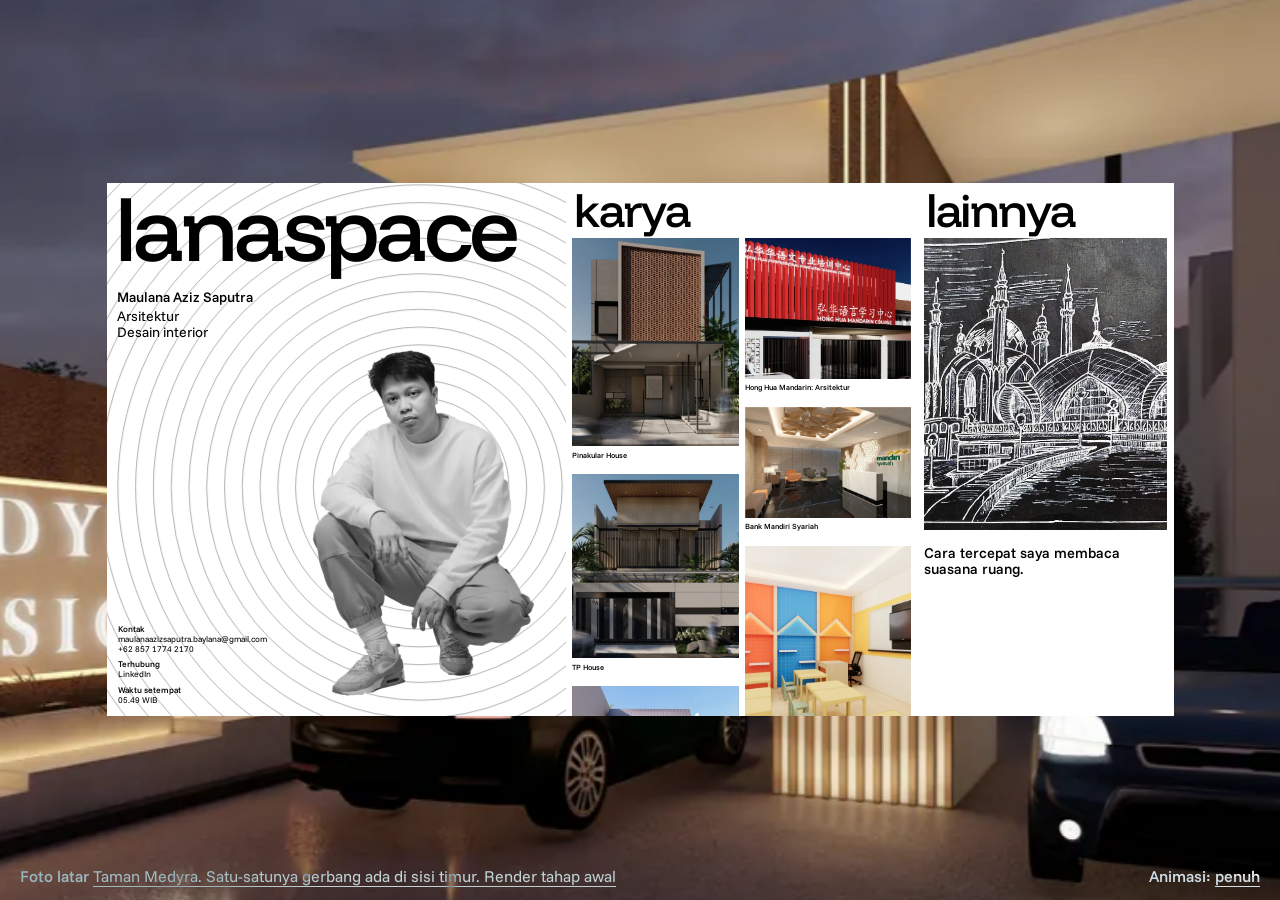
==== commit a4e8ebe4: "Tautan portofolio versi flipbook Co-Authored-By: Claude Opus 5.5 <noreply@anthropic.com>" ====
--- a/docs/index.html
+++ b/docs/index.html
@@ -23,7 +23,7 @@
 <link rel="preconnect" href="https://fonts.googleapis.com">
 <link rel="preconnect" href="https://fonts.gstatic.com" crossorigin>
 <link rel="stylesheet" href="https://fonts.googleapis.com/css2?family=Funnel+Display:wght@500&amp;family=Funnel+Sans:wght@400;500&amp;display=swap">
-<link rel="stylesheet" href="assets/css/style.css?v=f7405280">
+<link rel="stylesheet" href="assets/css/style.css?v=4924fa23">
 <script>(function(d,w){var h=d.documentElement,done=function(){h.classList.remove('fonts-wait')},m;
 try{m=w.localStorage.getItem('lana-animasi-v2')}catch(_){}
 if(m!=='hemat')m='penuh';
--- a/docs/assets/css/style.css
+++ b/docs/assets/css/style.css
@@ -1 +1 @@
-:root{color-scheme: light;--ink: #000000;--paper: #ffffff;--charcoal: #212121;--silver: #b0b0b0;--font-display: "Funnel Display","Inter Tight",ui-sans-serif,system-ui,-apple-system,BlinkMacSystemFont,"Segoe UI",Roboto,sans-serif;--font-text: "Funnel Sans","Inter",ui-sans-serif,system-ui,-apple-system,BlinkMacSystemFont,"Segoe UI",Roboto,sans-serif;--track-giant: -0.045em;--track-display: -0.03em;--ease-out: cubic-bezier(0.23,1,0.32,1);--ease-in-out: cubic-bezier(0.77,0,0.175,1);--ease-plot: cubic-bezier(0.65,0,0.35,1);--text-caption: 16px;--text-body: 18px;--text-sub: clamp(26px,1.25vw + 18px,36px);--text-h-sm: clamp(34px,1.5vw + 26px,48px);--text-h: clamp(48px,7.36vw,106px);--text-h-lg: clamp(84px,16vw,230px);--pad: 20px;--gap: 32px;--block: 64px;--section: 112px;--rule: 1px solid var(--ink);--hair: 1px solid var(--silver);--frame-width: 0px;--ease: cubic-bezier(0.2,0,0,1)}*,*::before,*::after{box-sizing: border-box}html{-webkit-text-size-adjust: 100%;text-size-adjust: 100%;-webkit-tap-highlight-color: rgba(0,0,0,0.08)}body{margin: 0;background: var(--paper);color: var(--ink);font-family: var(--font-text);font-size: var(--text-body);font-weight: 400;line-height: 1.3;font-feature-settings: "calt" 1,"kern" 1,"liga" 1;-webkit-font-smoothing: antialiased;-moz-osx-font-smoothing: grayscale}h1,h2,h3,h4,p,ol,ul,dl,dd,figure,blockquote{margin: 0}h1,h2,h3,h4,b,strong,dt,th{font-weight: 500;text-wrap: balance}p{text-wrap: pretty}ol,ul{padding: 0;list-style: none}img{display: block;max-width: 100%;height: auto}a{color: inherit;text-decoration: none}a,button{touch-action: manipulation}[id]{scroll-margin-top: var(--pad)}[hidden]{display: none !important}::selection{background: var(--ink);color: var(--paper)}:focus-visible{outline: 2px solid var(--ink);outline-offset: 3px}.dark-band :focus-visible,.lightbox :focus-visible,.menu-stage :focus-visible{outline-color: var(--paper)}.sr-only{position: absolute;width: 1px;height: 1px;margin: -1px;padding: 0;overflow: hidden;clip: rect(0 0 0 0);white-space: nowrap;border: 0}.skip{position: absolute;top: -100px;left: var(--pad);z-index: 40;padding: 8px 12px;background: var(--ink);color: var(--paper);font-weight: 500}.skip:focus{top: var(--pad)}.link{position: relative;white-space: nowrap}.link::after{position: absolute;right: 0;bottom: -1px;left: 0;height: 1px;background: currentColor;transform-origin: left;transition: transform 0.36s var(--ease-out);content: ""}@media (hover: hover) and (pointer: fine){.link:hover::after{transform: scaleX(0);transform-origin: right}}.label{display: block;font-size: var(--text-caption);font-weight: 500;line-height: 1.2}.display-type{transition: opacity 0.5s var(--ease)}.js.fonts-wait .display-type{opacity: 0}.pic-mask{display: block}.pic,.fig img{width: 100%;height: auto;border: var(--frame-width) solid var(--ink)}.fig{margin: 0}.fig__zoom{display: block;overflow: hidden;cursor: zoom-in}.fig figcaption{max-width: 46em;margin-top: 8px;font-size: var(--text-caption);line-height: 1.2}.figs{display: grid;grid-template-columns: minmax(0,1fr);gap: 48px var(--gap);align-items: start}@media (min-width: 700px){.figs{grid-template-columns: repeat(2,minmax(0,1fr))}.fig--2{grid-column: 1 / -1}}.page-title{margin: 0;padding: var(--pad) var(--pad) 0.17em calc(var(--pad) - 0.05em);font-family: var(--font-display);font-size: var(--text-h-lg);font-weight: 500;line-height: 0.77;letter-spacing: var(--track-giant);text-transform: lowercase}.page-title--brand{font-size: min(var(--text-h-lg),calc((100vw - 2 * var(--pad) - 52px) / 4.46))}.page-title--link a{display: inline-block}.page-title--link .ch{transition: translate 0.42s var(--ease-out) calc(var(--i) * 28ms)}@media (hover: hover) and (pointer: fine){.page-title--link a:hover .ch{translate: 0 -0.1em}}.heading{font-family: var(--font-display);font-size: var(--text-h);font-weight: 500;line-height: 0.8;letter-spacing: var(--track-display)}.heading-sm{font-family: var(--font-display);font-size: var(--text-h-sm);font-weight: 500;line-height: 0.8;letter-spacing: var(--track-display)}.subheading{margin-bottom: 16px;font-size: var(--text-sub);font-weight: 500;line-height: 0.9}.lede{font-size: var(--text-sub);line-height: 1}.prose{max-width: 34em}.prose p + p{margin-top: 0.75em}.menu-toggle{position: fixed;top: 18px;right: var(--pad);z-index: 30;display: grid;align-content: space-between;width: 34px;height: 22px;padding: 0;mix-blend-mode: difference}.menu-toggle span{display: block;height: 2px;background: #ffffff;transform-origin: right;transition: transform 0.32s var(--ease-out)}@media (hover: hover) and (pointer: fine){.menu-toggle:hover span:nth-child(2){transform: scaleX(0.55)}.menu-toggle:hover span:nth-child(3){transform: scaleX(0.8);transition-delay: 40ms}}.menu-toggle:active{scale: 0.92}.menu-toggle{transition: scale 0.14s var(--ease-out)}.page-home{background: var(--charcoal)}.menu-stage{position: relative;display: grid;place-items: center;min-height: 100vh;min-height: 100dvh;padding: 72px 16px}.menu-stage__bg{position: fixed;inset: 0;z-index: 0;width: 100%;height: 100%;max-width: none;object-fit: cover}.menu-stage__cap{display: none}@media (min-width: 1024px){.menu-stage__cap{position: fixed;bottom: 14px;left: var(--pad);z-index: 2;display: block;max-width: calc(100vw - 2 * var(--pad));color: #ffffff;font-size: var(--text-caption);line-height: 1.2;mix-blend-mode: difference}.menu-stage__cap-label{font-weight: 500}.menu-stage__cap [data-cap-text]{border-bottom: 1px solid currentColor}}.menu-stage__close{position: fixed;top: 14px;right: var(--pad);z-index: 3;padding: 6px 10px;border: 0;background: var(--paper);color: var(--ink);font: 500 var(--text-caption) / 1.2 var(--font-text);cursor: pointer}.menu-sheet{position: relative;z-index: 1;display: flex;flex-direction: column;gap: 16px;width: min(84vw,340px);container-type: inline-size}.mcol{position: relative;display: block;overflow: hidden;aspect-ratio: 10 / 9;background: var(--paper);color: var(--ink)}.mcol:focus-visible{outline: 2px solid var(--ink);outline-offset: -6px}.mcol__head{position: absolute;top: 3cqi;left: 3cqi;z-index: 2;font-family: var(--font-display);font-size: 13cqi;font-weight: 500;line-height: 0.85;letter-spacing: var(--track-giant);text-transform: lowercase;white-space: nowrap}.mcol{transition: scale 0.16s var(--ease-out)}.mcol:active{scale: 0.985}.mcol__head--brand{font-size: 17.2cqi}.mcol__arrow{position: absolute;top: 3cqi;right: 3cqi;z-index: 2;font-size: 12cqi;line-height: 0.85}.mcol__preview{position: absolute;top: 19cqi;right: 3cqi;bottom: 0;left: 3cqi;display: block;overflow: hidden}.portrait{position: relative;display: block;aspect-ratio: 1080 / 1916}.portrait__img{position: relative;z-index: 1;width: 100%;height: 100%}.rings{position: absolute;top: 50%;left: 49%;z-index: 0;display: block;width: auto;max-width: none;height: 310%;aspect-ratio: 1;transform: translate(-50%,-50%);pointer-events: none}.rings__layer{position: absolute;inset: 0;width: 100%;height: 100%;max-width: none;overflow: visible;fill: none;stroke: var(--silver)}.rings circle{stroke-width: 1px;vector-effect: non-scaling-stroke}.rings__ripple{position: absolute;border: 1px solid var(--ink);border-radius: 50%;pointer-events: none}.mabout{top: 0;right: 0;left: 0}.mintro{position: absolute;top: 21cqi;left: 3cqi;z-index: 1;display: grid;font-size: 3.4cqi;line-height: 1.1}.mintro__name{margin-bottom: 0.3em;font-weight: 500}.mportrait{position: absolute;right: 2%;bottom: 0;height: 80%}.mcontact{position: absolute;bottom: 3cqi;left: 3cqi;z-index: 1;display: grid;gap: 0.7em;font-size: 2.8cqi;line-height: 1.15}.mcontact__group{display: grid}.mcontact__label{font-weight: 500}.mworks__track,.mworks__set{display: block}.mworks__set{columns: 2;column-gap: 2cqi}.mtile{display: block;margin-bottom: 3.5cqi;break-inside: avoid}.mtile__cap{display: block;margin-top: 1cqi;font-size: 2.6cqi;font-weight: 500;line-height: 1.15}.mmore__panel{display: block;height: 66%;overflow: hidden;background: var(--charcoal)}.mmore__panel img{width: 100%;height: 100%;object-fit: cover}.mmore__text{display: block;max-width: 22em;margin-top: 3cqi;font-size: 4.4cqi;font-weight: 500;line-height: 1.08}@media (min-width: 1024px){.menu-stage{padding: 0}.menu-sheet{display: grid;grid-template-columns: 43fr 33fr 24fr;gap: 0;width: min(91.667vw,(100vh - 120px) * 2);aspect-ratio: 2 / 1}.mcol{aspect-ratio: auto;height: 100%}.mcol__arrow{display: none}.mcol__head{top: 0.75cqi;left: 0.75cqi;font-size: 4.4cqi;line-height: 0.82}.mcol__head--brand{font-size: 8.4cqi}.mcol__preview{top: 5.2cqi;right: 0.6cqi;left: 0.6cqi}.mabout{top: 0;right: 0;left: 0}.mintro{top: 10cqi;left: 0.95cqi;font-size: 1.32cqi}.mportrait{right: 3%;height: 86%}.mcontact{bottom: 1.1cqi;left: 1cqi;font-size: 0.8cqi}.mworks__set{column-gap: 0.55cqi}.mtile{margin-bottom: 1.4cqi}.mtile__cap{margin-top: 0.4cqi;font-size: 0.72cqi}.mmore__panel{height: 61%}.mmore__text{margin-top: 1.4cqi;font-size: 1.36cqi}}@media (min-width: 1280px){.menu-sheet{width: min(83.333vw,(100vh - 160px) * 2)}}.menu-dialog{width: 100%;max-width: none;height: 100%;max-height: none;margin: 0;padding: 0;overflow-y: auto;overscroll-behavior: contain;border: 0;background: var(--charcoal)}.menu-dialog::backdrop{background: transparent}html:has(.menu-dialog[open]),html:has(.lightbox[open]){overflow: hidden}.about-hero{position: relative;overflow: hidden}.hero-intro{position: relative;z-index: 1;padding: 0 var(--pad);font-size: var(--text-sub);line-height: 1}.hero-intro__name{margin-bottom: 0.4em;font-weight: 500}.about-hero__portrait{width: 78%;margin: 32px 0 0 auto}.contact-row{display: flex;flex-wrap: wrap;gap: 20px 64px;font-size: var(--text-caption);line-height: 1.3}.contact-row__group{display: grid;grid-template-columns: 7rem auto}.nowrap{white-space: nowrap}@media (max-width: 559px){.contact-row{flex-direction: column;gap: 16px}.contact-row__group{grid-template-columns: minmax(0,1fr)}}.contact-row__label{font-weight: 500}.about-hero__foot{padding: var(--gap) var(--pad) var(--pad)}.contact-row--hero{flex-direction: column;gap: 12px}@media (min-width: 1280px){.contact-row--hero{flex-direction: row;gap: 20px 64px}}@media (min-width: 900px){.about-hero{display: flex;flex-direction: column;justify-content: space-between;min-height: 100vh;min-height: 100dvh}.about-hero .page-title,.about-hero__foot{position: relative;z-index: 1}.hero-intro{margin-bottom: auto}.about-hero__portrait{position: absolute;right: 3vw;bottom: 0;width: auto;height: 86%;margin: 0}}.columns4{display: grid;grid-template-columns: minmax(0,1fr);gap: var(--gap);padding: var(--section) var(--pad);font-size: var(--text-caption);line-height: 1.3}.columns4 p + p,.columns4 ul + .label{margin-top: 16px}.columns4 .label{margin-bottom: 4px}@media (min-width: 900px){.columns4{grid-template-columns: repeat(4,minmax(0,1fr));gap: 0}.columns4 > div{padding: 0 var(--pad)}.columns4 > div:first-child{padding-left: 0}.columns4 > div + div{border-left: var(--rule)}}.ruled{padding: 0 var(--pad) var(--section)}.ruled__title{margin-bottom: var(--gap)}.ruled__list{border-top: var(--rule)}.ruled__item{--inv-bleed: var(--pad);display: grid;grid-template-columns: minmax(0,1fr);gap: 8px;padding: 16px 0 24px;border-bottom: var(--rule)}.ruled__meta{font-size: var(--text-caption);font-weight: 500;font-variant-numeric: tabular-nums}.ruled__name{font-family: var(--font-display);font-size: var(--text-sub);line-height: 0.95}.ruled__text{font-size: var(--text-caption)}.ruled__org{display: block;margin-bottom: 4px;font-weight: 500}@media (min-width: 900px){.ruled__item{grid-template-columns: 11rem minmax(0,1.2fr) minmax(0,1fr);gap: var(--gap);align-items: baseline}}.filters{display: flex;flex-wrap: wrap;gap: 4px 28px;padding: 8px var(--pad) 24px}.filters[hidden]{display: none}.filters__btn{padding: 0;border: 0;background: none;color: var(--silver);font: 500 var(--text-sub) / 1 var(--font-display);letter-spacing: var(--track-display);text-align: left;cursor: pointer;transition: color 0.2s ease,scale 0.14s var(--ease-out)}.filters__btn:hover,.filters__btn[aria-pressed="true"]{color: var(--ink)}.filters__btn:active{scale: 0.96}.filters__n{margin-left: -0.12em;font-family: var(--font-text);font-size: max(16px,0.5em);letter-spacing: 0;vertical-align: 0.9em;line-height: 0}.masonry{padding: 28px var(--pad) 0;columns: 1;column-gap: 10px}.filters:not([hidden]) + .masonry{padding-top: 0}.work{margin-bottom: 48px;break-inside: avoid}.work[hidden]{display: none}.work__link{display: block}.work__media{display: block;overflow: hidden}.work__media img,.fig__zoom img{transition: scale 0.8s var(--ease-out)}@media (hover: hover) and (pointer: fine){.work__link:hover .work__media img{scale: 1.035}.fig__zoom:hover img{scale: 1.015}}.work__no{color: var(--silver);font-variant-numeric: tabular-nums}.work__cap{display: block;margin-top: 10px;font-size: var(--text-caption);line-height: 1.2}.work__title{display: block;font-weight: 500}.work__meta{display: block}.work__link:hover .work__title{text-decoration: underline;text-decoration-thickness: 1px;text-underline-offset: 0.12em}@media (min-width: 700px){.masonry{columns: 2}}.project-head{padding: 24px var(--pad) var(--gap)}.project-head__no{margin-bottom: 16px;font-size: var(--text-caption);font-weight: 500;font-variant-numeric: tabular-nums}.project-head__title{font-family: var(--font-display);font-size: var(--text-h);font-weight: 500;line-height: 0.8}.project-head__note{display: block;margin-top: 16px;font-family: var(--font-text);font-size: var(--text-sub);line-height: 0.9}.project-intro{display: grid;grid-template-columns: minmax(0,1fr);gap: var(--gap);padding: 0 var(--pad) var(--section);border-bottom: var(--rule)}.project-intro__text{display: grid;gap: var(--gap);align-content: start}.meta-row{display: grid;grid-template-columns: repeat(auto-fill,minmax(10rem,1fr));overflow: hidden;border-top: var(--rule);font-size: var(--text-caption);line-height: 1.2}.meta-row > div{margin-left: -1px;padding: 10px 12px 16px;border-bottom: var(--rule);border-left: var(--rule)}.meta-row dt{margin-bottom: 4px}@media (min-width: 900px){.project-intro--1{grid-template-columns: repeat(2,minmax(0,1fr));align-items: start}.project-intro--2 .project-intro__text{grid-template-columns: repeat(2,minmax(0,1fr))}}.row{display: grid;grid-template-columns: minmax(0,1fr);border-bottom: var(--rule)}.row__head{padding: var(--pad) var(--pad) 40px}.row__sticky > * + *{margin-top: 20px}.row__sticky > .heading-sm + *{margin-top: 28px}.row__body{min-width: 0;padding: 0 var(--pad) var(--block)}.concept{font-family: var(--font-display);font-size: var(--text-sub);font-weight: 500;line-height: 0.9}.concept span{display: block}.notes{max-width: 30em;font-size: var(--text-caption);line-height: 1.2}.notes > div{padding: 10px 0 12px;border-top: var(--hair)}.notes > div:last-child{border-bottom: var(--hair)}.notes dt{margin-bottom: 2px}@media (min-width: 1100px){.row{grid-template-columns: repeat(3,minmax(0,1fr))}.row__head{padding-bottom: var(--section)}.row__body{grid-column: 2 / 4;padding: var(--pad) var(--pad) var(--section);border-left: var(--rule)}}@media (min-width: 1100px) and (min-height: 800px){.row__sticky{position: sticky;top: var(--pad)}}.pager{display: grid;grid-template-columns: minmax(0,1fr);border-bottom: var(--rule)}.pager__cell + .pager__cell{border-top: var(--rule)}.pager__cell:empty{display: none}.pager__link{display: block;padding: var(--pad) var(--pad) var(--block)}.pager__title{display: block;margin-top: 16px;font-family: var(--font-display);font-size: var(--text-h-sm);font-weight: 500;line-height: 0.8}@media (min-width: 1100px){.pager{grid-template-columns: repeat(3,minmax(0,1fr))}.pager__cell:empty{display: block}.pager__cell + .pager__cell{border-top: 0;border-left: var(--rule)}}.biglist{margin-top: 16px;border-top: var(--rule)}.biglist li{border-bottom: var(--rule)}.biglist__link{display: block;padding: 10px var(--pad) 18px;font-family: var(--font-display);font-size: var(--text-h);font-weight: 500;line-height: 0.9}.dark-band{display: grid;gap: var(--pad);padding: var(--pad);background: var(--charcoal);color: var(--paper)}.dark-band__text{max-width: 16em;font-size: var(--text-sub);font-weight: 500;line-height: 0.9}.dark-band__media{overflow: hidden}@media (min-width: 1100px){.dark-band{grid-template-columns: minmax(0,2fr) minmax(0,1fr);align-items: end}}.section-head{display: grid;gap: 24px;padding: var(--section) var(--pad) var(--gap);border-bottom: var(--rule)}.section-head .lede{max-width: 22em}.sheet-no{margin-left: -0.06em;font-family: var(--font-display);font-size: var(--text-h);font-weight: 500;line-height: 0.8;font-variant-numeric: tabular-nums}.titleblock{border: var(--rule);font-size: var(--text-caption);line-height: 1.2;font-variant-numeric: tabular-nums}.titleblock > div{display: grid;grid-template-columns: minmax(6.5em,34%) minmax(0,1fr)}.titleblock > div + div{border-top: var(--rule)}.titleblock dt{padding: 8px 10px;border-right: var(--rule)}.titleblock dd{padding: 8px 10px}.sketches{padding: var(--gap) var(--pad) var(--section)}.site-footer{display: grid;gap: var(--block);padding: var(--section) var(--pad) var(--gap)}@media (min-width: 900px){.site-footer{gap: var(--section)}}.manifesto{max-width: 20em;font-family: var(--font-display);font-size: var(--text-h-sm);font-weight: 500;line-height: 0.95;letter-spacing: var(--track-display)}@media (min-width: 700px){.mline{display: block}}.manifesto.is-filling .mw{color: var(--silver);transition: color 0.4s ease}.manifesto.is-filling .mw.is-on{color: var(--ink)}.cta__title{max-width: 11em;margin-bottom: var(--gap);font-family: var(--font-display);font-size: var(--text-h);font-weight: 500;line-height: 0.86;letter-spacing: var(--track-display)}.cta__list{display: grid;grid-template-columns: minmax(0,1fr);border-top: var(--rule)}.cta__list > li{border-bottom: var(--rule)}.cta__link{--inv-bleed: var(--pad);display: grid;gap: 8px;padding: 14px 0 20px}.cta__name{font-family: var(--font-display);font-size: var(--text-h-sm);font-weight: 500;line-height: 0.9;letter-spacing: var(--track-display)}.cta__arrow{display: inline-block;margin-left: 0.15em;transition: rotate 0.36s var(--ease-out)}@media (hover: hover) and (pointer: fine){.cta__link:hover .cta__arrow{rotate: 45deg}}.cta__value{font-size: var(--text-caption);line-height: 1.2}@media (min-width: 900px){.cta__list{grid-template-columns: repeat(3,minmax(0,1fr))}.cta__list > li + li{border-left: var(--rule)}.cta__link{--inv-bleed: 0px;height: 100%;padding: 14px var(--pad) 28px}.cta__list > li:first-child .cta__link{padding-left: 0}}.footer-end{display: grid;gap: 12px;font-size: var(--text-caption);line-height: 1.2}.footer-nav{display: flex;flex-wrap: wrap;gap: 8px 24px;font-weight: 500}.legal{font-size: var(--text-caption);line-height: 1.2}.clock{margin-left: 0.75em;font-variant-numeric: tabular-nums}@media (min-width: 900px){.footer-end{grid-template-columns: auto minmax(0,1fr);align-items: baseline;gap: var(--gap)}.legal{text-align: right}}.plain li + li{margin-top: 2px}.missing{display: grid;gap: var(--gap);padding-bottom: var(--section)}.missing > :not(.page-title){padding: 0 var(--pad)}.missing .lede{max-width: 18em}.lightbox{width: 100%;max-width: none;height: 100%;max-height: none;margin: 0;padding: 0;overscroll-behavior: contain;border: 0;background: var(--charcoal);color: var(--paper);opacity: 0;transition: opacity 0.25s var(--ease)}.lightbox[open]{opacity: 1}@starting-style{.lightbox[open]{opacity: 0}}.lightbox::backdrop{background: var(--charcoal)}.lightbox__stage{display: grid;grid-template-rows: auto minmax(0,1fr) auto;height: 100%}.lightbox__bar,.lightbox__foot{display: flex;align-items: baseline;justify-content: space-between;gap: var(--pad);padding: 12px var(--pad);font-size: var(--text-caption);line-height: 1.2}.lightbox__bar{border-bottom: 1px solid #ffffff;font-weight: 500}.lightbox__foot{border-top: 1px solid #ffffff}.lightbox__caption{min-width: 0}.lightbox__view{position: relative;min-height: 0;touch-action: pan-y}.lightbox__img{position: absolute;inset: var(--pad);width: calc(100% - 2 * var(--pad));max-width: none;height: calc(100% - 2 * var(--pad));object-fit: contain}.lightbox__nav{display: flex;flex-shrink: 0;gap: var(--pad)}.lightbox button{padding: 4px 0;border: 0;border-bottom: 1px solid #ffffff;background: none;color: inherit;font: inherit;font-weight: 500;cursor: pointer}.lightbox button:hover{border-bottom-color: transparent}.split .w{display: inline-block;white-space: nowrap}.split .ch{display: inline-block}.motion-full .split .w{clip-path: inset(-0.5em -0.3em -0.3em -0.3em)}.motion-full:not(.fonts-wait) .split .ch{animation: ch-rise 1s var(--ease-out) calc(60ms + var(--i) * 34ms) backwards}.motion-gentle:not(.fonts-wait) .split .ch{animation: fade-in 0.5s ease calc(40ms + var(--i) * 36ms) backwards}@keyframes ch-rise{from{transform: translateY(1.4em)}}@keyframes fade-in{from{opacity: 0}}.motion-full [data-reveal]{transition: opacity 0.7s var(--ease-out) var(--d,0ms),transform 0.9s var(--ease-out) var(--d,0ms)}.motion-full [data-reveal]:not(.is-in){opacity: 0;transform: translateY(28px)}.motion-full [data-reveal="up"]{transition-duration: 0.9s,1.4s}.motion-full [data-reveal="up"]:not(.is-in){transform: translateY(110px)}.motion-full [data-reveal="iris"],.motion-full [data-reveal="iris"]:not(.is-in),.motion-full [data-reveal="plot"],.motion-full [data-reveal="plot"]:not(.is-in){opacity: 1;transform: none}.motion-full [data-reveal="iris"] .pic-mask{clip-path: circle(72% at 50% 50%);transition: clip-path 1.15s var(--ease-in-out) var(--d,0ms)}.motion-full [data-reveal="iris"]:not(.is-in) .pic-mask{clip-path: circle(0% at 50% 50%)}.motion-full [data-reveal="iris"] img{transition: transform 1.5s var(--ease-out) var(--d,0ms),scale 0.8s var(--ease-out)}.motion-full [data-reveal="iris"]:not(.is-in) img{transform: scale(1.18)}.motion-full [data-reveal="plot"]{position: relative}.motion-full [data-reveal="plot"] .pic-mask{clip-path: inset(0 0 0 0);transition: clip-path 1.6s var(--ease-plot) var(--d,0ms)}.motion-full [data-reveal="plot"]:not(.is-in) .pic-mask{clip-path: inset(0 0 100% 0)}.motion-full [data-reveal="plot"]::after{position: absolute;top: 0;right: 0;left: 0;height: 2px;background: var(--ink);opacity: 0;pointer-events: none;content: ""}.motion-full [data-reveal="plot"].is-in::after{animation: plot-head 1.6s var(--ease-plot) var(--d,0ms) both}@keyframes plot-head{0%{top: 0;opacity: 1}96%{top: calc(100% - 2px);opacity: 1}100%{top: calc(100% - 2px);opacity: 0}}.motion-gentle [data-reveal]{transition: opacity 0.6s ease var(--d,0ms)}.motion-gentle [data-reveal]:not(.is-in){opacity: 0}.js:not(.reveal-ready) [data-reveal],.js:not(.reveal-ready) [data-reveal] img,.js:not(.reveal-ready) [data-reveal] .pic-mask,.js:not(.reveal-ready) .rings__layer{animation: reveal-failsafe 0.01s 3s forwards}@keyframes reveal-failsafe{to{opacity: 1;transform: none;clip-path: none}}.motion-full .rings__layer,.motion-gentle .rings__layer{opacity: 0}.motion-full .rings.is-drawn .rings__layer{animation: ring-in 1.3s var(--ease-out) calc(var(--k,0) * 110ms) forwards}.motion-gentle .rings.is-drawn .rings__layer{animation: ring-fade 0.8s ease calc(var(--k,0) * 100ms) forwards}.rings--parallax .rings__layer{will-change: transform}.motion-full .rings{animation: rings-drift 13s ease-in-out infinite alternate}@keyframes ring-in{from{opacity: 0;transform: scale(0.86)}to{opacity: 1;transform: none}}@keyframes ring-fade{to{opacity: 1}}@keyframes rings-drift{0%{translate: -0.9% 0.5%}50%{translate: 0.4% -0.7%}100%{translate: 1% 0.6%}}@supports (animation-timeline: scroll()){.motion-full .about-hero .rings{animation: rings-drift 13s ease-in-out infinite alternate,rings-open linear both;animation-timeline: auto,scroll(root);animation-range: normal,0 100vh}}@keyframes rings-open{from{transform: translate(-50%,-50%)}to{transform: translate(-50%,-50%) scale(1.35)}}.has-cursor,.has-cursor *{cursor: none !important}.cursor{position: fixed;top: 0;left: 0;z-index: 2147483000;width: 0;height: 0;pointer-events: none;mix-blend-mode: difference;opacity: 0;transition: opacity 0.2s ease}.cursor.is-shown{opacity: 1}.cursor__ring{position: absolute;top: 0;left: 0;width: 240px;height: 240px;max-width: none;overflow: visible;will-change: transform}.cursor__ring circle{fill: transparent;stroke: #ffffff;stroke-width: 1.5px;vector-effect: non-scaling-stroke;transition: fill 0.2s ease}.cursor[data-state="link"] .cursor__ring circle{fill: #ffffff}.cursor__dot{position: absolute;top: 0;left: 0;width: 6px;height: 6px;border-radius: 50%;background: #ffffff;transition: opacity 0.15s ease}.cursor:not([data-state="idle"]) .cursor__dot{opacity: 0}.cursor__label{position: absolute;top: 0;left: 0;color: #ffffff;font: 500 var(--text-caption) / 1 var(--font-text);white-space: nowrap;opacity: 0;transition: opacity 0.18s ease}.cursor[data-state="label"] .cursor__label{opacity: 1}.cursor-lens{position: fixed;top: 0;left: 0;z-index: 2147482999;width: 240px;height: 240px;pointer-events: none}.cursor-lens img{width: 100%;height: 100%;border-radius: 50%;background: var(--paper);object-fit: cover;opacity: 0;transition: opacity 0.24s ease}.motion-full .cursor-lens img{transform: scale(0.4);transition: transform 0.42s var(--ease-out),opacity 0.24s ease}.cursor-lens.is-on img{opacity: 1;transform: none}@starting-style{.cursor-lens.is-on img{opacity: 0}.motion-full .cursor-lens.is-on img{transform: scale(0.4)}}.mcol--about{--n: 0}.mcol--works{--n: 1}.mcol--more{--n: 2}.motion-full .menu-stage__bg{animation: bg-drift 14s var(--ease-out) both}.motion-full .mcol{animation: mcol-in 0.95s var(--ease-out) calc(120ms + var(--n) * 90ms) backwards}.motion-full .menu-dialog .mcol{animation-delay: calc(300ms + var(--n) * 80ms)}.motion-full .mworks__track{animation: works-roll 48s linear infinite;will-change: transform}.motion-full .mcol--works:hover .mworks__track{animation-play-state: paused}.motion-full .mmore__panel img{animation: sketch-pan 22s ease-in-out infinite alternate}.motion-gentle .mcol{animation: fade-in 0.7s ease calc(100ms + var(--n) * 90ms) backwards}.motion-gentle .menu-dialog .mcol{animation-delay: calc(160ms + var(--n) * 80ms)}@keyframes bg-drift{from{transform: scale(1.14)}to{transform: scale(1.02)}}@keyframes mcol-in{from{opacity: 0;transform: translateY(56px)}}@keyframes works-roll{to{transform: translateY(-50%)}}@keyframes sketch-pan{from{transform: scale(1.2) translate(-5%,3%)}to{transform: scale(1.2) translate(5%,-3%)}}.motion-full .menu-dialog{clip-path: circle(150% at var(--mx,100%) var(--my,0%));transition: clip-path 0.76s var(--ease-in-out)}.motion-full .menu-dialog.is-closing{clip-path: circle(0% at var(--mx,100%) var(--my,0%));transition-duration: 0.48s}.motion-gentle .menu-dialog{transition: opacity 0.3s ease}.motion-gentle .menu-dialog.is-closing{opacity: 0;transition-duration: 0.2s}@starting-style{.motion-full .menu-dialog[open]{clip-path: circle(0% at var(--mx,100%) var(--my,0%))}.motion-gentle .menu-dialog[open]{opacity: 0}}@supports (animation-timeline: view()){.motion-full .dark-band__media img{animation: band-zoom linear both;animation-timeline: view();animation-range: entry 0% cover 55%}}@keyframes band-zoom{from{transform: scale(1.2)}to{transform: none}}@view-transition{navigation: auto}html.motion-full::view-transition-old(root){animation: vt-old 0.72s var(--ease-in-out) both}html.motion-full::view-transition-new(root){animation: vt-new 0.72s var(--ease-in-out) both}html.motion-gentle::view-transition-old(root),html.motion-gentle::view-transition-new(root){animation-duration: 0.3s}@keyframes vt-old{to{transform: scale(0.98)}}@keyframes vt-new{from{clip-path: circle(0px at var(--vt-x,50vw) var(--vt-y,50vh))}to{clip-path: circle(var(--vt-r,150vmax) at var(--vt-x,50vw) var(--vt-y,50vh))}}.inv{position: relative}.inv::after{position: absolute;inset: 0 calc(-1 * var(--inv-bleed,0px));z-index: 2;background: #ffffff;mix-blend-mode: difference;pointer-events: none;clip-path: circle(0px at calc(var(--x,0px) + var(--inv-bleed,0px)) var(--y,50%));transition: clip-path 0.55s var(--ease-out);content: ""}@media (hover: hover) and (pointer: fine){.inv:hover::after{clip-path: circle(150% at calc(var(--x,0px) + var(--inv-bleed,0px)) var(--y,50%))}}.inv:focus-visible::after{clip-path: circle(150% at 0 50%)}.motion-gentle .inv::after{clip-path: none;opacity: 0;transition: opacity 0.25s ease}@media (hover: hover) and (pointer: fine){.motion-gentle .inv:hover::after{opacity: 1}}.motion-gentle .inv:focus-visible::after{opacity: 1}.motion-toggle{padding: 0;border: 0;background: none;color: inherit;font: 500 var(--text-caption) / 1.2 var(--font-text);text-align: left;white-space: nowrap;cursor: pointer;transition: scale 0.14s var(--ease-out)}.motion-toggle:active{scale: 0.96}.motion-toggle__state{border-bottom: 1px solid currentColor}.legal .motion-toggle{margin-left: 0.75em}.menu-stage .motion-toggle{position: fixed;top: 18px;left: var(--pad);z-index: 2;color: #ffffff;mix-blend-mode: difference}@media (min-width: 1024px){.menu-stage .motion-toggle{top: auto;right: var(--pad);bottom: 14px;left: auto}}@media (prefers-reduced-motion: reduce){html:not(.js) .display-type,html:not(.js) .lightbox,html:not(.js) .link::after,html:not(.js) .inv::after,html:not(.js) .menu-toggle span{transition: none}}+:root{color-scheme: light;--ink: #000000;--paper: #ffffff;--charcoal: #212121;--silver: #b0b0b0;--font-display: "Funnel Display","Inter Tight",ui-sans-serif,system-ui,-apple-system,BlinkMacSystemFont,"Segoe UI",Roboto,sans-serif;--font-text: "Funnel Sans","Inter",ui-sans-serif,system-ui,-apple-system,BlinkMacSystemFont,"Segoe UI",Roboto,sans-serif;--track-giant: -0.045em;--track-display: -0.03em;--ease-out: cubic-bezier(0.23,1,0.32,1);--ease-in-out: cubic-bezier(0.77,0,0.175,1);--ease-plot: cubic-bezier(0.65,0,0.35,1);--text-caption: 16px;--text-body: 18px;--text-sub: clamp(26px,1.25vw + 18px,36px);--text-h-sm: clamp(34px,1.5vw + 26px,48px);--text-h: clamp(48px,7.36vw,106px);--text-h-lg: clamp(84px,16vw,230px);--pad: 20px;--gap: 32px;--block: 64px;--section: 112px;--rule: 1px solid var(--ink);--hair: 1px solid var(--silver);--frame-width: 0px;--ease: cubic-bezier(0.2,0,0,1)}*,*::before,*::after{box-sizing: border-box}html{-webkit-text-size-adjust: 100%;text-size-adjust: 100%;-webkit-tap-highlight-color: rgba(0,0,0,0.08)}body{margin: 0;background: var(--paper);color: var(--ink);font-family: var(--font-text);font-size: var(--text-body);font-weight: 400;line-height: 1.3;font-feature-settings: "calt" 1,"kern" 1,"liga" 1;-webkit-font-smoothing: antialiased;-moz-osx-font-smoothing: grayscale}h1,h2,h3,h4,p,ol,ul,dl,dd,figure,blockquote{margin: 0}h1,h2,h3,h4,b,strong,dt,th{font-weight: 500;text-wrap: balance}p{text-wrap: pretty}ol,ul{padding: 0;list-style: none}img{display: block;max-width: 100%;height: auto}a{color: inherit;text-decoration: none}a,button{touch-action: manipulation}[id]{scroll-margin-top: var(--pad)}[hidden]{display: none !important}::selection{background: var(--ink);color: var(--paper)}:focus-visible{outline: 2px solid var(--ink);outline-offset: 3px}.dark-band :focus-visible,.lightbox :focus-visible,.menu-stage :focus-visible{outline-color: var(--paper)}.sr-only{position: absolute;width: 1px;height: 1px;margin: -1px;padding: 0;overflow: hidden;clip: rect(0 0 0 0);white-space: nowrap;border: 0}.skip{position: absolute;top: -100px;left: var(--pad);z-index: 40;padding: 8px 12px;background: var(--ink);color: var(--paper);font-weight: 500}.skip:focus{top: var(--pad)}.link{position: relative;white-space: nowrap}.link::after{position: absolute;right: 0;bottom: -1px;left: 0;height: 1px;background: currentColor;transform-origin: left;transition: transform 0.36s var(--ease-out);content: ""}@media (hover: hover) and (pointer: fine){.link:hover::after{transform: scaleX(0);transform-origin: right}}.ext{display: inline-block;margin-left: 0.15em;transition: rotate 0.36s var(--ease-out)}@media (hover: hover) and (pointer: fine){a:hover > .ext{rotate: 45deg}}.label{display: block;font-size: var(--text-caption);font-weight: 500;line-height: 1.2}.display-type{transition: opacity 0.5s var(--ease)}.js.fonts-wait .display-type{opacity: 0}.pic-mask{display: block}.pic,.fig img{width: 100%;height: auto;border: var(--frame-width) solid var(--ink)}.fig{margin: 0}.fig__zoom{display: block;overflow: hidden;cursor: zoom-in}.fig figcaption{max-width: 46em;margin-top: 8px;font-size: var(--text-caption);line-height: 1.2}.figs{display: grid;grid-template-columns: minmax(0,1fr);gap: 48px var(--gap);align-items: start}@media (min-width: 700px){.figs{grid-template-columns: repeat(2,minmax(0,1fr))}.fig--2{grid-column: 1 / -1}}.page-title{margin: 0;padding: var(--pad) var(--pad) 0.17em calc(var(--pad) - 0.05em);font-family: var(--font-display);font-size: var(--text-h-lg);font-weight: 500;line-height: 0.77;letter-spacing: var(--track-giant);text-transform: lowercase}.page-title--brand{font-size: min(var(--text-h-lg),calc((100vw - 2 * var(--pad) - 52px) / 4.46))}.page-title--link a{display: inline-block}.page-title--link .ch{transition: translate 0.42s var(--ease-out) calc(var(--i) * 28ms)}@media (hover: hover) and (pointer: fine){.page-title--link a:hover .ch{translate: 0 -0.1em}}.heading{font-family: var(--font-display);font-size: var(--text-h);font-weight: 500;line-height: 0.8;letter-spacing: var(--track-display)}.heading-sm{font-family: var(--font-display);font-size: var(--text-h-sm);font-weight: 500;line-height: 0.8;letter-spacing: var(--track-display)}.subheading{margin-bottom: 16px;font-size: var(--text-sub);font-weight: 500;line-height: 0.9}.lede{font-size: var(--text-sub);line-height: 1}.prose{max-width: 34em}.prose p + p{margin-top: 0.75em}.menu-toggle{position: fixed;top: 18px;right: var(--pad);z-index: 30;display: grid;align-content: space-between;width: 34px;height: 22px;padding: 0;mix-blend-mode: difference}.menu-toggle span{display: block;height: 2px;background: #ffffff;transform-origin: right;transition: transform 0.32s var(--ease-out)}@media (hover: hover) and (pointer: fine){.menu-toggle:hover span:nth-child(2){transform: scaleX(0.55)}.menu-toggle:hover span:nth-child(3){transform: scaleX(0.8);transition-delay: 40ms}}.menu-toggle:active{scale: 0.92}.menu-toggle{transition: scale 0.14s var(--ease-out)}.page-home{background: var(--charcoal)}.menu-stage{position: relative;display: grid;place-items: center;min-height: 100vh;min-height: 100dvh;padding: 72px 16px}.menu-stage__bg{position: fixed;inset: 0;z-index: 0;width: 100%;height: 100%;max-width: none;object-fit: cover}.menu-stage__cap{display: none}@media (min-width: 1024px){.menu-stage__cap{position: fixed;bottom: 14px;left: var(--pad);z-index: 2;display: block;max-width: calc(100vw - 2 * var(--pad));color: #ffffff;font-size: var(--text-caption);line-height: 1.2;mix-blend-mode: difference}.menu-stage__cap-label{font-weight: 500}.menu-stage__cap [data-cap-text]{border-bottom: 1px solid currentColor}}.menu-stage__close{position: fixed;top: 14px;right: var(--pad);z-index: 3;padding: 6px 10px;border: 0;background: var(--paper);color: var(--ink);font: 500 var(--text-caption) / 1.2 var(--font-text);cursor: pointer}.menu-sheet{position: relative;z-index: 1;display: flex;flex-direction: column;gap: 16px;width: min(84vw,340px);container-type: inline-size}.mcol{position: relative;display: block;overflow: hidden;aspect-ratio: 10 / 9;background: var(--paper);color: var(--ink)}.mcol:focus-visible{outline: 2px solid var(--ink);outline-offset: -6px}.mcol__head{position: absolute;top: 3cqi;left: 3cqi;z-index: 2;font-family: var(--font-display);font-size: 13cqi;font-weight: 500;line-height: 0.85;letter-spacing: var(--track-giant);text-transform: lowercase;white-space: nowrap}.mcol{transition: scale 0.16s var(--ease-out)}.mcol:active{scale: 0.985}.mcol__head--brand{font-size: 17.2cqi}.mcol__arrow{position: absolute;top: 3cqi;right: 3cqi;z-index: 2;font-size: 12cqi;line-height: 0.85}.mcol__preview{position: absolute;top: 19cqi;right: 3cqi;bottom: 0;left: 3cqi;display: block;overflow: hidden}.portrait{position: relative;display: block;aspect-ratio: 1080 / 1916}.portrait__img{position: relative;z-index: 1;width: 100%;height: 100%}.rings{position: absolute;top: 50%;left: 49%;z-index: 0;display: block;width: auto;max-width: none;height: 310%;aspect-ratio: 1;transform: translate(-50%,-50%);pointer-events: none}.rings__layer{position: absolute;inset: 0;width: 100%;height: 100%;max-width: none;overflow: visible;fill: none;stroke: var(--silver)}.rings circle{stroke-width: 1px;vector-effect: non-scaling-stroke}.rings__ripple{position: absolute;border: 1px solid var(--ink);border-radius: 50%;pointer-events: none}.mabout{top: 0;right: 0;left: 0}.mintro{position: absolute;top: 21cqi;left: 3cqi;z-index: 1;display: grid;font-size: 3.4cqi;line-height: 1.1}.mintro__name{margin-bottom: 0.3em;font-weight: 500}.mportrait{position: absolute;right: 2%;bottom: 0;height: 80%}.mcontact{position: absolute;bottom: 3cqi;left: 3cqi;z-index: 1;display: grid;gap: 0.7em;font-size: 2.8cqi;line-height: 1.15}.mcontact__group{display: grid}.mcontact__label{font-weight: 500}.mworks__track,.mworks__set{display: block}.mworks__set{columns: 2;column-gap: 2cqi}.mtile{display: block;margin-bottom: 3.5cqi;break-inside: avoid}.mtile__cap{display: block;margin-top: 1cqi;font-size: 2.6cqi;font-weight: 500;line-height: 1.15}.mmore__panel{display: block;height: 66%;overflow: hidden;background: var(--charcoal)}.mmore__panel img{width: 100%;height: 100%;object-fit: cover}.mmore__text{display: block;max-width: 22em;margin-top: 3cqi;font-size: 4.4cqi;font-weight: 500;line-height: 1.08}@media (min-width: 1024px){.menu-stage{padding: 0}.menu-sheet{display: grid;grid-template-columns: 43fr 33fr 24fr;gap: 0;width: min(91.667vw,(100vh - 120px) * 2);aspect-ratio: 2 / 1}.mcol{aspect-ratio: auto;height: 100%}.mcol__arrow{display: none}.mcol__head{top: 0.75cqi;left: 0.75cqi;font-size: 4.4cqi;line-height: 0.82}.mcol__head--brand{font-size: 8.4cqi}.mcol__preview{top: 5.2cqi;right: 0.6cqi;left: 0.6cqi}.mabout{top: 0;right: 0;left: 0}.mintro{top: 10cqi;left: 0.95cqi;font-size: 1.32cqi}.mportrait{right: 3%;height: 86%}.mcontact{bottom: 1.1cqi;left: 1cqi;font-size: 0.8cqi}.mworks__set{column-gap: 0.55cqi}.mtile{margin-bottom: 1.4cqi}.mtile__cap{margin-top: 0.4cqi;font-size: 0.72cqi}.mmore__panel{height: 61%}.mmore__text{margin-top: 1.4cqi;font-size: 1.36cqi}}@media (min-width: 1280px){.menu-sheet{width: min(83.333vw,(100vh - 160px) * 2)}}.menu-dialog{width: 100%;max-width: none;height: 100%;max-height: none;margin: 0;padding: 0;overflow-y: auto;overscroll-behavior: contain;border: 0;background: var(--charcoal)}.menu-dialog::backdrop{background: transparent}html:has(.menu-dialog[open]),html:has(.lightbox[open]){overflow: hidden}.about-hero{position: relative;overflow: hidden}.hero-intro{position: relative;z-index: 1;padding: 0 var(--pad);font-size: var(--text-sub);line-height: 1}.hero-intro__name{margin-bottom: 0.4em;font-weight: 500}.about-hero__portrait{width: 78%;margin: 32px 0 0 auto}.contact-row{display: flex;flex-wrap: wrap;gap: 20px 64px;font-size: var(--text-caption);line-height: 1.3}.contact-row__group{display: grid;grid-template-columns: 7rem auto}.nowrap{white-space: nowrap}@media (max-width: 559px){.contact-row{flex-direction: column;gap: 16px}.contact-row__group{grid-template-columns: minmax(0,1fr)}}.contact-row__label{font-weight: 500}.about-hero__foot{padding: var(--gap) var(--pad) var(--pad)}.contact-row--hero{flex-direction: column;gap: 12px}@media (min-width: 1280px){.contact-row--hero{flex-direction: row;gap: 20px 64px}}@media (min-width: 900px){.about-hero{display: flex;flex-direction: column;justify-content: space-between;min-height: 100vh;min-height: 100dvh}.about-hero .page-title,.about-hero__foot{position: relative;z-index: 1}.hero-intro{margin-bottom: auto}.about-hero__portrait{position: absolute;right: 3vw;bottom: 0;width: auto;height: 86%;margin: 0}}.columns4{display: grid;grid-template-columns: minmax(0,1fr);gap: var(--gap);padding: var(--section) var(--pad);font-size: var(--text-caption);line-height: 1.3}.columns4 p + p,.columns4 ul + .label{margin-top: 16px}.columns4 .label{margin-bottom: 4px}@media (min-width: 900px){.columns4{grid-template-columns: repeat(4,minmax(0,1fr));gap: 0}.columns4 > div{padding: 0 var(--pad)}.columns4 > div:first-child{padding-left: 0}.columns4 > div + div{border-left: var(--rule)}}.ruled{padding: 0 var(--pad) var(--section)}.ruled__title{margin-bottom: var(--gap)}.ruled__list{border-top: var(--rule)}.ruled__item{--inv-bleed: var(--pad);display: grid;grid-template-columns: minmax(0,1fr);gap: 8px;padding: 16px 0 24px;border-bottom: var(--rule)}.ruled__meta{font-size: var(--text-caption);font-weight: 500;font-variant-numeric: tabular-nums}.ruled__name{font-family: var(--font-display);font-size: var(--text-sub);line-height: 0.95}.ruled__text{font-size: var(--text-caption)}.ruled__org{display: block;margin-bottom: 4px;font-weight: 500}@media (min-width: 900px){.ruled__item{grid-template-columns: 11rem minmax(0,1.2fr) minmax(0,1fr);gap: var(--gap);align-items: baseline}}.filters{display: flex;flex-wrap: wrap;gap: 4px 28px;padding: 8px var(--pad) 24px}.filters[hidden]{display: none}.filters__btn{padding: 0;border: 0;background: none;color: var(--silver);font: 500 var(--text-sub) / 1 var(--font-display);letter-spacing: var(--track-display);text-align: left;cursor: pointer;transition: color 0.2s ease,scale 0.14s var(--ease-out)}.filters__btn:hover,.filters__btn[aria-pressed="true"]{color: var(--ink)}.filters__btn:active{scale: 0.96}.filters__n{margin-left: -0.12em;font-family: var(--font-text);font-size: max(16px,0.5em);letter-spacing: 0;vertical-align: 0.9em;line-height: 0}.masonry{padding: 28px var(--pad) 0;columns: 1;column-gap: 10px}.filters:not([hidden]) + .masonry{padding-top: 0}.work{margin-bottom: 48px;break-inside: avoid}.work[hidden]{display: none}.work__link{display: block}.work__media{display: block;overflow: hidden}.work__media img,.fig__zoom img{transition: scale 0.8s var(--ease-out)}@media (hover: hover) and (pointer: fine){.work__link:hover .work__media img{scale: 1.035}.fig__zoom:hover img{scale: 1.015}}.work__no{color: var(--silver);font-variant-numeric: tabular-nums}.work__cap{display: block;margin-top: 10px;font-size: var(--text-caption);line-height: 1.2}.work__title{display: block;font-weight: 500}.work__meta{display: block}.work__link:hover .work__title{text-decoration: underline;text-decoration-thickness: 1px;text-underline-offset: 0.12em}@media (min-width: 700px){.masonry{columns: 2}}.project-head{padding: 24px var(--pad) var(--gap)}.project-head__no{margin-bottom: 16px;font-size: var(--text-caption);font-weight: 500;font-variant-numeric: tabular-nums}.project-head__title{font-family: var(--font-display);font-size: var(--text-h);font-weight: 500;line-height: 0.8}.project-head__note{display: block;margin-top: 16px;font-family: var(--font-text);font-size: var(--text-sub);line-height: 0.9}.project-intro{display: grid;grid-template-columns: minmax(0,1fr);gap: var(--gap);padding: 0 var(--pad) var(--section);border-bottom: var(--rule)}.project-intro__text{display: grid;gap: var(--gap);align-content: start}.meta-row{display: grid;grid-template-columns: repeat(auto-fill,minmax(10rem,1fr));overflow: hidden;border-top: var(--rule);font-size: var(--text-caption);line-height: 1.2}.meta-row > div{margin-left: -1px;padding: 10px 12px 16px;border-bottom: var(--rule);border-left: var(--rule)}.meta-row dt{margin-bottom: 4px}@media (min-width: 900px){.project-intro--1{grid-template-columns: repeat(2,minmax(0,1fr));align-items: start}.project-intro--2 .project-intro__text{grid-template-columns: repeat(2,minmax(0,1fr))}}.row{display: grid;grid-template-columns: minmax(0,1fr);border-bottom: var(--rule)}.row__head{padding: var(--pad) var(--pad) 40px}.row__sticky > * + *{margin-top: 20px}.row__sticky > .heading-sm + *{margin-top: 28px}.row__body{min-width: 0;padding: 0 var(--pad) var(--block)}.concept{font-family: var(--font-display);font-size: var(--text-sub);font-weight: 500;line-height: 0.9}.concept span{display: block}.notes{max-width: 30em;font-size: var(--text-caption);line-height: 1.2}.notes > div{padding: 10px 0 12px;border-top: var(--hair)}.notes > div:last-child{border-bottom: var(--hair)}.notes dt{margin-bottom: 2px}@media (min-width: 1100px){.row{grid-template-columns: repeat(3,minmax(0,1fr))}.row__head{padding-bottom: var(--section)}.row__body{grid-column: 2 / 4;padding: var(--pad) var(--pad) var(--section);border-left: var(--rule)}}@media (min-width: 1100px) and (min-height: 800px){.row__sticky{position: sticky;top: var(--pad)}}.pager{display: grid;grid-template-columns: minmax(0,1fr);border-bottom: var(--rule)}.pager__cell + .pager__cell{border-top: var(--rule)}.pager__cell:empty{display: none}.pager__link{display: block;padding: var(--pad) var(--pad) var(--block)}.pager__title{display: block;margin-top: 16px;font-family: var(--font-display);font-size: var(--text-h-sm);font-weight: 500;line-height: 0.8}@media (min-width: 1100px){.pager{grid-template-columns: repeat(3,minmax(0,1fr))}.pager__cell:empty{display: block}.pager__cell + .pager__cell{border-top: 0;border-left: var(--rule)}}.biglist{margin-top: 16px;border-top: var(--rule)}.biglist li{border-bottom: var(--rule)}.biglist__link{display: block;padding: 10px var(--pad) 18px;font-family: var(--font-display);font-size: var(--text-h);font-weight: 500;line-height: 0.9}.dark-band{display: grid;gap: var(--pad);padding: var(--pad);background: var(--charcoal);color: var(--paper)}.dark-band__text{max-width: 16em;font-size: var(--text-sub);font-weight: 500;line-height: 0.9}.dark-band__media{overflow: hidden}@media (min-width: 1100px){.dark-band{grid-template-columns: minmax(0,2fr) minmax(0,1fr);align-items: end}}.section-head{display: grid;gap: 24px;padding: var(--section) var(--pad) var(--gap);border-bottom: var(--rule)}.section-head .lede{max-width: 22em}.sheet-no{margin-left: -0.06em;font-family: var(--font-display);font-size: var(--text-h);font-weight: 500;line-height: 0.8;font-variant-numeric: tabular-nums}.titleblock{border: var(--rule);font-size: var(--text-caption);line-height: 1.2;font-variant-numeric: tabular-nums}.titleblock > div{display: grid;grid-template-columns: minmax(6.5em,34%) minmax(0,1fr)}.titleblock > div + div{border-top: var(--rule)}.titleblock dt{padding: 8px 10px;border-right: var(--rule)}.titleblock dd{padding: 8px 10px}.sketches{padding: var(--gap) var(--pad) var(--section)}.site-footer{display: grid;gap: var(--block);padding: var(--section) var(--pad) var(--gap)}@media (min-width: 900px){.site-footer{gap: var(--section)}}.manifesto{max-width: 20em;font-family: var(--font-display);font-size: var(--text-h-sm);font-weight: 500;line-height: 0.95;letter-spacing: var(--track-display)}@media (min-width: 700px){.mline{display: block}}.manifesto.is-filling .mw{color: var(--silver);transition: color 0.4s ease}.manifesto.is-filling .mw.is-on{color: var(--ink)}.cta__title{max-width: 11em;margin-bottom: var(--gap);font-family: var(--font-display);font-size: var(--text-h);font-weight: 500;line-height: 0.86;letter-spacing: var(--track-display)}.cta__list{display: grid;grid-template-columns: minmax(0,1fr);border-top: var(--rule)}.cta__list > li{border-bottom: var(--rule)}.cta__link{--inv-bleed: var(--pad);display: grid;gap: 8px;padding: 14px 0 20px}.cta__name{font-family: var(--font-display);font-size: var(--text-h-sm);font-weight: 500;line-height: 0.9;letter-spacing: var(--track-display)}.cta__arrow{display: inline-block;margin-left: 0.15em;transition: rotate 0.36s var(--ease-out)}@media (hover: hover) and (pointer: fine){.cta__link:hover .cta__arrow{rotate: 45deg}}.cta__value{font-size: var(--text-caption);line-height: 1.2}@media (min-width: 900px){.cta__list{grid-template-columns: repeat(3,minmax(0,1fr))}.cta__list > li + li{border-left: var(--rule)}.cta__link{--inv-bleed: 0px;height: 100%;padding: 14px var(--pad) 28px}.cta__list > li:first-child .cta__link{padding-left: 0}}.footer-end{display: grid;gap: 12px;font-size: var(--text-caption);line-height: 1.2}.footer-nav{display: flex;flex-wrap: wrap;gap: 8px 24px;font-weight: 500}.legal{font-size: var(--text-caption);line-height: 1.2}.clock{margin-left: 0.75em;font-variant-numeric: tabular-nums}@media (min-width: 900px){.footer-end{grid-template-columns: auto minmax(0,1fr);align-items: baseline;gap: var(--gap)}.legal{text-align: right}}.plain li + li{margin-top: 2px}.missing{display: grid;gap: var(--gap);padding-bottom: var(--section)}.missing > :not(.page-title){padding: 0 var(--pad)}.missing .lede{max-width: 18em}.lightbox{width: 100%;max-width: none;height: 100%;max-height: none;margin: 0;padding: 0;overscroll-behavior: contain;border: 0;background: var(--charcoal);color: var(--paper);opacity: 0;transition: opacity 0.25s var(--ease)}.lightbox[open]{opacity: 1}@starting-style{.lightbox[open]{opacity: 0}}.lightbox::backdrop{background: var(--charcoal)}.lightbox__stage{display: grid;grid-template-rows: auto minmax(0,1fr) auto;height: 100%}.lightbox__bar,.lightbox__foot{display: flex;align-items: baseline;justify-content: space-between;gap: var(--pad);padding: 12px var(--pad);font-size: var(--text-caption);line-height: 1.2}.lightbox__bar{border-bottom: 1px solid #ffffff;font-weight: 500}.lightbox__foot{border-top: 1px solid #ffffff}.lightbox__caption{min-width: 0}.lightbox__view{position: relative;min-height: 0;touch-action: pan-y}.lightbox__img{position: absolute;inset: var(--pad);width: calc(100% - 2 * var(--pad));max-width: none;height: calc(100% - 2 * var(--pad));object-fit: contain}.lightbox__nav{display: flex;flex-shrink: 0;gap: var(--pad)}.lightbox button{padding: 4px 0;border: 0;border-bottom: 1px solid #ffffff;background: none;color: inherit;font: inherit;font-weight: 500;cursor: pointer}.lightbox button:hover{border-bottom-color: transparent}.split .w{display: inline-block;white-space: nowrap}.split .ch{display: inline-block}.motion-full .split .w{clip-path: inset(-0.5em -0.3em -0.3em -0.3em)}.motion-full:not(.fonts-wait) .split .ch{animation: ch-rise 1s var(--ease-out) calc(60ms + var(--i) * 34ms) backwards}.motion-gentle:not(.fonts-wait) .split .ch{animation: fade-in 0.5s ease calc(40ms + var(--i) * 36ms) backwards}@keyframes ch-rise{from{transform: translateY(1.4em)}}@keyframes fade-in{from{opacity: 0}}.motion-full [data-reveal]{transition: opacity 0.7s var(--ease-out) var(--d,0ms),transform 0.9s var(--ease-out) var(--d,0ms)}.motion-full [data-reveal]:not(.is-in){opacity: 0;transform: translateY(28px)}.motion-full [data-reveal="up"]{transition-duration: 0.9s,1.4s}.motion-full [data-reveal="up"]:not(.is-in){transform: translateY(110px)}.motion-full [data-reveal="iris"],.motion-full [data-reveal="iris"]:not(.is-in),.motion-full [data-reveal="plot"],.motion-full [data-reveal="plot"]:not(.is-in){opacity: 1;transform: none}.motion-full [data-reveal="iris"] .pic-mask{clip-path: circle(72% at 50% 50%);transition: clip-path 1.15s var(--ease-in-out) var(--d,0ms)}.motion-full [data-reveal="iris"]:not(.is-in) .pic-mask{clip-path: circle(0% at 50% 50%)}.motion-full [data-reveal="iris"] img{transition: transform 1.5s var(--ease-out) var(--d,0ms),scale 0.8s var(--ease-out)}.motion-full [data-reveal="iris"]:not(.is-in) img{transform: scale(1.18)}.motion-full [data-reveal="plot"]{position: relative}.motion-full [data-reveal="plot"] .pic-mask{clip-path: inset(0 0 0 0);transition: clip-path 1.6s var(--ease-plot) var(--d,0ms)}.motion-full [data-reveal="plot"]:not(.is-in) .pic-mask{clip-path: inset(0 0 100% 0)}.motion-full [data-reveal="plot"]::after{position: absolute;top: 0;right: 0;left: 0;height: 2px;background: var(--ink);opacity: 0;pointer-events: none;content: ""}.motion-full [data-reveal="plot"].is-in::after{animation: plot-head 1.6s var(--ease-plot) var(--d,0ms) both}@keyframes plot-head{0%{top: 0;opacity: 1}96%{top: calc(100% - 2px);opacity: 1}100%{top: calc(100% - 2px);opacity: 0}}.motion-gentle [data-reveal]{transition: opacity 0.6s ease var(--d,0ms)}.motion-gentle [data-reveal]:not(.is-in){opacity: 0}.js:not(.reveal-ready) [data-reveal],.js:not(.reveal-ready) [data-reveal] img,.js:not(.reveal-ready) [data-reveal] .pic-mask,.js:not(.reveal-ready) .rings__layer{animation: reveal-failsafe 0.01s 3s forwards}@keyframes reveal-failsafe{to{opacity: 1;transform: none;clip-path: none}}.motion-full .rings__layer,.motion-gentle .rings__layer{opacity: 0}.motion-full .rings.is-drawn .rings__layer{animation: ring-in 1.3s var(--ease-out) calc(var(--k,0) * 110ms) forwards}.motion-gentle .rings.is-drawn .rings__layer{animation: ring-fade 0.8s ease calc(var(--k,0) * 100ms) forwards}.rings--parallax .rings__layer{will-change: transform}.motion-full .rings{animation: rings-drift 13s ease-in-out infinite alternate}@keyframes ring-in{from{opacity: 0;transform: scale(0.86)}to{opacity: 1;transform: none}}@keyframes ring-fade{to{opacity: 1}}@keyframes rings-drift{0%{translate: -0.9% 0.5%}50%{translate: 0.4% -0.7%}100%{translate: 1% 0.6%}}@supports (animation-timeline: scroll()){.motion-full .about-hero .rings{animation: rings-drift 13s ease-in-out infinite alternate,rings-open linear both;animation-timeline: auto,scroll(root);animation-range: normal,0 100vh}}@keyframes rings-open{from{transform: translate(-50%,-50%)}to{transform: translate(-50%,-50%) scale(1.35)}}.has-cursor,.has-cursor *{cursor: none !important}.cursor{position: fixed;top: 0;left: 0;z-index: 2147483000;width: 0;height: 0;pointer-events: none;mix-blend-mode: difference;opacity: 0;transition: opacity 0.2s ease}.cursor.is-shown{opacity: 1}.cursor__ring{position: absolute;top: 0;left: 0;width: 240px;height: 240px;max-width: none;overflow: visible;will-change: transform}.cursor__ring circle{fill: transparent;stroke: #ffffff;stroke-width: 1.5px;vector-effect: non-scaling-stroke;transition: fill 0.2s ease}.cursor[data-state="link"] .cursor__ring circle{fill: #ffffff}.cursor__dot{position: absolute;top: 0;left: 0;width: 6px;height: 6px;border-radius: 50%;background: #ffffff;transition: opacity 0.15s ease}.cursor:not([data-state="idle"]) .cursor__dot{opacity: 0}.cursor__label{position: absolute;top: 0;left: 0;color: #ffffff;font: 500 var(--text-caption) / 1 var(--font-text);white-space: nowrap;opacity: 0;transition: opacity 0.18s ease}.cursor[data-state="label"] .cursor__label{opacity: 1}.cursor-lens{position: fixed;top: 0;left: 0;z-index: 2147482999;width: 240px;height: 240px;pointer-events: none}.cursor-lens img{width: 100%;height: 100%;border-radius: 50%;background: var(--paper);object-fit: cover;opacity: 0;transition: opacity 0.24s ease}.motion-full .cursor-lens img{transform: scale(0.4);transition: transform 0.42s var(--ease-out),opacity 0.24s ease}.cursor-lens.is-on img{opacity: 1;transform: none}@starting-style{.cursor-lens.is-on img{opacity: 0}.motion-full .cursor-lens.is-on img{transform: scale(0.4)}}.mcol--about{--n: 0}.mcol--works{--n: 1}.mcol--more{--n: 2}.motion-full .menu-stage__bg{animation: bg-drift 14s var(--ease-out) both}.motion-full .mcol{animation: mcol-in 0.95s var(--ease-out) calc(120ms + var(--n) * 90ms) backwards}.motion-full .menu-dialog .mcol{animation-delay: calc(300ms + var(--n) * 80ms)}.motion-full .mworks__track{animation: works-roll 48s linear infinite;will-change: transform}.motion-full .mcol--works:hover .mworks__track{animation-play-state: paused}.motion-full .mmore__panel img{animation: sketch-pan 22s ease-in-out infinite alternate}.motion-gentle .mcol{animation: fade-in 0.7s ease calc(100ms + var(--n) * 90ms) backwards}.motion-gentle .menu-dialog .mcol{animation-delay: calc(160ms + var(--n) * 80ms)}@keyframes bg-drift{from{transform: scale(1.14)}to{transform: scale(1.02)}}@keyframes mcol-in{from{opacity: 0;transform: translateY(56px)}}@keyframes works-roll{to{transform: translateY(-50%)}}@keyframes sketch-pan{from{transform: scale(1.2) translate(-5%,3%)}to{transform: scale(1.2) translate(5%,-3%)}}.motion-full .menu-dialog{clip-path: circle(150% at var(--mx,100%) var(--my,0%));transition: clip-path 0.76s var(--ease-in-out)}.motion-full .menu-dialog.is-closing{clip-path: circle(0% at var(--mx,100%) var(--my,0%));transition-duration: 0.48s}.motion-gentle .menu-dialog{transition: opacity 0.3s ease}.motion-gentle .menu-dialog.is-closing{opacity: 0;transition-duration: 0.2s}@starting-style{.motion-full .menu-dialog[open]{clip-path: circle(0% at var(--mx,100%) var(--my,0%))}.motion-gentle .menu-dialog[open]{opacity: 0}}@supports (animation-timeline: view()){.motion-full .dark-band__media img{animation: band-zoom linear both;animation-timeline: view();animation-range: entry 0% cover 55%}}@keyframes band-zoom{from{transform: scale(1.2)}to{transform: none}}@view-transition{navigation: auto}html.motion-full::view-transition-old(root){animation: vt-old 0.72s var(--ease-in-out) both}html.motion-full::view-transition-new(root){animation: vt-new 0.72s var(--ease-in-out) both}html.motion-gentle::view-transition-old(root),html.motion-gentle::view-transition-new(root){animation-duration: 0.3s}@keyframes vt-old{to{transform: scale(0.98)}}@keyframes vt-new{from{clip-path: circle(0px at var(--vt-x,50vw) var(--vt-y,50vh))}to{clip-path: circle(var(--vt-r,150vmax) at var(--vt-x,50vw) var(--vt-y,50vh))}}.inv{position: relative}.inv::after{position: absolute;inset: 0 calc(-1 * var(--inv-bleed,0px));z-index: 2;background: #ffffff;mix-blend-mode: difference;pointer-events: none;clip-path: circle(0px at calc(var(--x,0px) + var(--inv-bleed,0px)) var(--y,50%));transition: clip-path 0.55s var(--ease-out);content: ""}@media (hover: hover) and (pointer: fine){.inv:hover::after{clip-path: circle(150% at calc(var(--x,0px) + var(--inv-bleed,0px)) var(--y,50%))}}.inv:focus-visible::after{clip-path: circle(150% at 0 50%)}.motion-gentle .inv::after{clip-path: none;opacity: 0;transition: opacity 0.25s ease}@media (hover: hover) and (pointer: fine){.motion-gentle .inv:hover::after{opacity: 1}}.motion-gentle .inv:focus-visible::after{opacity: 1}.motion-toggle{padding: 0;border: 0;background: none;color: inherit;font: 500 var(--text-caption) / 1.2 var(--font-text);text-align: left;white-space: nowrap;cursor: pointer;transition: scale 0.14s var(--ease-out)}.motion-toggle:active{scale: 0.96}.motion-toggle__state{border-bottom: 1px solid currentColor}.legal .motion-toggle{margin-left: 0.75em}.menu-stage .motion-toggle{position: fixed;top: 18px;left: var(--pad);z-index: 2;color: #ffffff;mix-blend-mode: difference}@media (min-width: 1024px){.menu-stage .motion-toggle{top: auto;right: var(--pad);bottom: 14px;left: auto}}@media (prefers-reduced-motion: reduce){html:not(.js) .display-type,html:not(.js) .lightbox,html:not(.js) .link::after,html:not(.js) .inv::after,html:not(.js) .menu-toggle span{transition: none}}
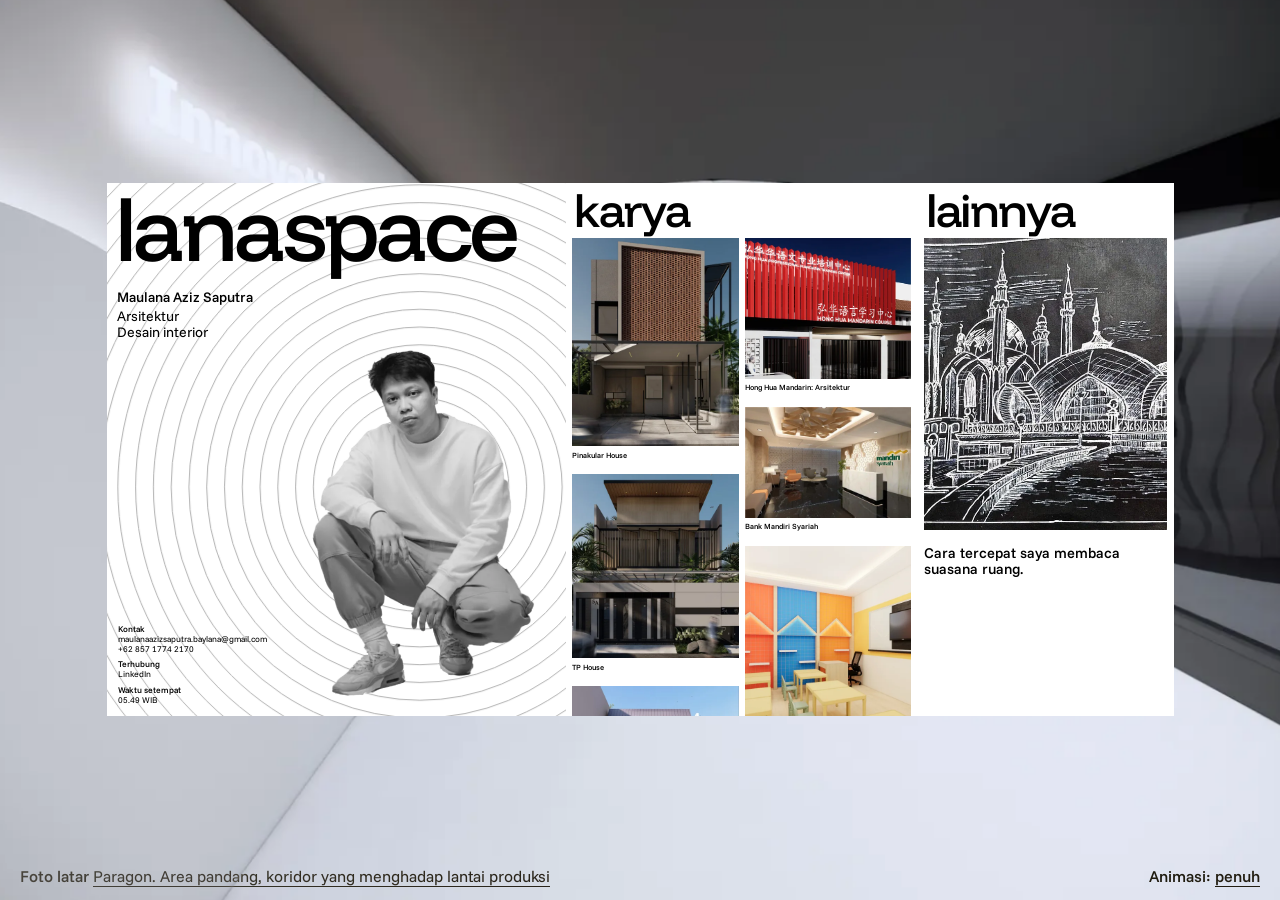
==== commit a2340e06: "Jumlah pengunjung langsung di kaki halaman dan beranda" ====
--- a/docs/index.html
+++ b/docs/index.html
@@ -18,12 +18,14 @@
 <meta property="og:image:height" content="630">
 <meta name="twitter:card" content="summary_large_image">
 <meta name="theme-color" content="#ffffff">
+<meta name="lana-visitors" content="https://lanaspace-ad38a-default-rtdb.asia-southeast1.firebasedatabase.app">
+<link rel="preconnect" href="https://lanaspace-ad38a-default-rtdb.asia-southeast1.firebasedatabase.app" crossorigin>
 <link rel="icon" href="favicon.svg" type="image/svg+xml">
 <link rel="apple-touch-icon" href="apple-touch-icon.png">
 <link rel="preconnect" href="https://fonts.googleapis.com">
 <link rel="preconnect" href="https://fonts.gstatic.com" crossorigin>
 <link rel="stylesheet" href="https://fonts.googleapis.com/css2?family=Funnel+Display:wght@500&amp;family=Funnel+Sans:wght@400;500&amp;display=swap">
-<link rel="stylesheet" href="assets/css/style.css?v=4924fa23">
+<link rel="stylesheet" href="assets/css/style.css?v=22097457">
 <script>(function(d,w){var h=d.documentElement,done=function(){h.classList.remove('fonts-wait')},m;
 try{m=w.localStorage.getItem('lana-animasi-v2')}catch(_){}
 if(m!=='hemat')m='penuh';
@@ -32,7 +34,7 @@
 w.addEventListener('pagereveal',function(e){if(!e.viewTransition)return;try{var p=JSON.parse(sessionStorage.getItem('lana-vt'));
 if(p&&Date.now()-p.t<5000){var W=w.innerWidth,H=w.innerHeight;h.style.setProperty('--vt-x',p.x+'px');h.style.setProperty('--vt-y',p.y+'px');
 h.style.setProperty('--vt-r',Math.ceil(Math.hypot(Math.max(p.x,W-p.x),Math.max(p.y,H-p.y)))+'px')}}catch(_){}})})(document,window);</script>
-<script src="assets/js/main.js?v=9641fcb9" defer></script>
+<script src="assets/js/main.js?v=2ef345cf" defer></script>
 <script type="application/ld+json">{"@context":"https://schema.org","@graph":[{"@type":"WebSite","name":"lanaspace","inLanguage":"id","description":"Portofolio Maulana Aziz Saputra, desainer arsitektur dan interior. Proyek hunian, komersial, dan interior, dari konsep sampai gambar kerja yang siap dibangun.","url":"https://maulanaazizsaputra.github.io/lanaspace/","@id":"https://maulanaazizsaputra.github.io/lanaspace/#situs","author":{"@id":"https://maulanaazizsaputra.github.io/lanaspace/#orang"}},{"@type":"Person","@id":"https://maulanaazizsaputra.github.io/lanaspace/#orang","name":"Maulana Aziz Saputra","alternateName":"Lana","jobTitle":"Desainer Arsitektur dan Interior","alumniOf":{"@type":"CollegeOrUniversity","name":"Universitas Gunadarma"},"knowsAbout":["Desain interior","Desain arsitektur","Manajemen proyek","Gambar detail","Estimasi biaya (RAB/BoQ)","Desain multimedia & produk"],"knowsLanguage":["id","en"],"url":"https://maulanaazizsaputra.github.io/lanaspace/tentang/","image":"https://maulanaazizsaputra.github.io/lanaspace/assets/img/profil/potret-960.webp","email":"mailto:maulanaazizsaputra.baylana@gmail.com","telephone":"+6285717742170","sameAs":["https://www.linkedin.com/in/maulana-aziz-saputra-90984b372"]}]}</script>
 </head>
 <body class="page-home">
@@ -49,7 +51,7 @@
     <span class="mcol__preview mabout" aria-hidden="true">
       <span class="mintro"><span class="mintro__name">Maulana Aziz Saputra</span><span>Arsitektur</span><span>Desain interior</span></span>
       <span class="portrait mportrait"><span class="rings" aria-hidden="true"><svg class="rings__layer" viewBox="-100 -100 200 200" style="--k:0" focusable="false"><circle r="2.5"/><circle r="5.0"/><circle r="7.5"/><circle r="10.0"/><circle r="12.5"/><circle r="15.0"/><circle r="17.5"/></svg><svg class="rings__layer" viewBox="-100 -100 200 200" style="--k:1" focusable="false"><circle r="20.0"/><circle r="22.5"/><circle r="25.0"/><circle r="27.5"/><circle r="30.0"/><circle r="32.5"/><circle r="35.0"/></svg><svg class="rings__layer" viewBox="-100 -100 200 200" style="--k:2" focusable="false"><circle r="37.5"/><circle r="40.0"/><circle r="42.5"/><circle r="45.0"/><circle r="47.5"/><circle r="50.0"/><circle r="52.5"/></svg><svg class="rings__layer" viewBox="-100 -100 200 200" style="--k:3" focusable="false"><circle r="55.0"/><circle r="57.5"/><circle r="60.0"/><circle r="62.5"/><circle r="65.0"/><circle r="67.5"/><circle r="70.0"/></svg><svg class="rings__layer" viewBox="-100 -100 200 200" style="--k:4" focusable="false"><circle r="72.5"/><circle r="75.0"/><circle r="77.5"/><circle r="80.0"/><circle r="82.5"/><circle r="85.0"/><circle r="87.5"/></svg><svg class="rings__layer" viewBox="-100 -100 200 200" style="--k:5" focusable="false"><circle r="90.0"/><circle r="92.5"/><circle r="95.0"/><circle r="97.5"/><circle r="100.0"/></svg></span><img class="portrait__img" src="assets/img/profil/potret-960.webp" srcset="assets/img/profil/potret-480.webp 480w, assets/img/profil/potret-960.webp 960w" sizes="(min-width: 1024px) 30vw, 60vw" width="1080" height="1916" alt="" decoding="async"></span>
-      <span class="mcontact"><span class="mcontact__group"><span class="mcontact__label">Kontak</span><span class="mcontact__value"><span class="nowrap">maulanaazizsaputra.baylana@gmail.com</span><br>+62 857 1774 2170</span></span><span class="mcontact__group"><span class="mcontact__label">Terhubung</span><span class="mcontact__value">LinkedIn</span></span><span class="mcontact__group" data-clock-group hidden><span class="mcontact__label">Waktu setempat</span><span class="mcontact__value" data-clock></span></span></span>
+      <span class="mcontact"><span class="mcontact__group"><span class="mcontact__label">Kontak</span><span class="mcontact__value"><span class="nowrap">maulanaazizsaputra.baylana@gmail.com</span><br>+62 857 1774 2170</span></span><span class="mcontact__group"><span class="mcontact__label">Terhubung</span><span class="mcontact__value">LinkedIn</span></span><span class="mcontact__group" data-clock-group hidden><span class="mcontact__label">Waktu setempat</span><span class="mcontact__value" data-clock></span></span><span class="mcontact__group" data-visitors hidden><span class="mcontact__label">Pengunjung</span><span class="mcontact__value visitors"><span class="visitors__dot" aria-hidden="true"></span><span class="visitors__num" data-visitors-online>1</span> sedang melihat · <span class="visitors__num" data-visitors-total>0</span> total</span></span></span>
     </span>
   </a>
   <a class="mcol mcol--works" href="karya/" data-cursor="buka">
--- a/docs/assets/css/style.css
+++ b/docs/assets/css/style.css
@@ -1 +1 @@
-:root{color-scheme: light;--ink: #000000;--paper: #ffffff;--charcoal: #212121;--silver: #b0b0b0;--font-display: "Funnel Display","Inter Tight",ui-sans-serif,system-ui,-apple-system,BlinkMacSystemFont,"Segoe UI",Roboto,sans-serif;--font-text: "Funnel Sans","Inter",ui-sans-serif,system-ui,-apple-system,BlinkMacSystemFont,"Segoe UI",Roboto,sans-serif;--track-giant: -0.045em;--track-display: -0.03em;--ease-out: cubic-bezier(0.23,1,0.32,1);--ease-in-out: cubic-bezier(0.77,0,0.175,1);--ease-plot: cubic-bezier(0.65,0,0.35,1);--text-caption: 16px;--text-body: 18px;--text-sub: clamp(26px,1.25vw + 18px,36px);--text-h-sm: clamp(34px,1.5vw + 26px,48px);--text-h: clamp(48px,7.36vw,106px);--text-h-lg: clamp(84px,16vw,230px);--pad: 20px;--gap: 32px;--block: 64px;--section: 112px;--rule: 1px solid var(--ink);--hair: 1px solid var(--silver);--frame-width: 0px;--ease: cubic-bezier(0.2,0,0,1)}*,*::before,*::after{box-sizing: border-box}html{-webkit-text-size-adjust: 100%;text-size-adjust: 100%;-webkit-tap-highlight-color: rgba(0,0,0,0.08)}body{margin: 0;background: var(--paper);color: var(--ink);font-family: var(--font-text);font-size: var(--text-body);font-weight: 400;line-height: 1.3;font-feature-settings: "calt" 1,"kern" 1,"liga" 1;-webkit-font-smoothing: antialiased;-moz-osx-font-smoothing: grayscale}h1,h2,h3,h4,p,ol,ul,dl,dd,figure,blockquote{margin: 0}h1,h2,h3,h4,b,strong,dt,th{font-weight: 500;text-wrap: balance}p{text-wrap: pretty}ol,ul{padding: 0;list-style: none}img{display: block;max-width: 100%;height: auto}a{color: inherit;text-decoration: none}a,button{touch-action: manipulation}[id]{scroll-margin-top: var(--pad)}[hidden]{display: none !important}::selection{background: var(--ink);color: var(--paper)}:focus-visible{outline: 2px solid var(--ink);outline-offset: 3px}.dark-band :focus-visible,.lightbox :focus-visible,.menu-stage :focus-visible{outline-color: var(--paper)}.sr-only{position: absolute;width: 1px;height: 1px;margin: -1px;padding: 0;overflow: hidden;clip: rect(0 0 0 0);white-space: nowrap;border: 0}.skip{position: absolute;top: -100px;left: var(--pad);z-index: 40;padding: 8px 12px;background: var(--ink);color: var(--paper);font-weight: 500}.skip:focus{top: var(--pad)}.link{position: relative;white-space: nowrap}.link::after{position: absolute;right: 0;bottom: -1px;left: 0;height: 1px;background: currentColor;transform-origin: left;transition: transform 0.36s var(--ease-out);content: ""}@media (hover: hover) and (pointer: fine){.link:hover::after{transform: scaleX(0);transform-origin: right}}.ext{display: inline-block;margin-left: 0.15em;transition: rotate 0.36s var(--ease-out)}@media (hover: hover) and (pointer: fine){a:hover > .ext{rotate: 45deg}}.label{display: block;font-size: var(--text-caption);font-weight: 500;line-height: 1.2}.display-type{transition: opacity 0.5s var(--ease)}.js.fonts-wait .display-type{opacity: 0}.pic-mask{display: block}.pic,.fig img{width: 100%;height: auto;border: var(--frame-width) solid var(--ink)}.fig{margin: 0}.fig__zoom{display: block;overflow: hidden;cursor: zoom-in}.fig figcaption{max-width: 46em;margin-top: 8px;font-size: var(--text-caption);line-height: 1.2}.figs{display: grid;grid-template-columns: minmax(0,1fr);gap: 48px var(--gap);align-items: start}@media (min-width: 700px){.figs{grid-template-columns: repeat(2,minmax(0,1fr))}.fig--2{grid-column: 1 / -1}}.page-title{margin: 0;padding: var(--pad) var(--pad) 0.17em calc(var(--pad) - 0.05em);font-family: var(--font-display);font-size: var(--text-h-lg);font-weight: 500;line-height: 0.77;letter-spacing: var(--track-giant);text-transform: lowercase}.page-title--brand{font-size: min(var(--text-h-lg),calc((100vw - 2 * var(--pad) - 52px) / 4.46))}.page-title--link a{display: inline-block}.page-title--link .ch{transition: translate 0.42s var(--ease-out) calc(var(--i) * 28ms)}@media (hover: hover) and (pointer: fine){.page-title--link a:hover .ch{translate: 0 -0.1em}}.heading{font-family: var(--font-display);font-size: var(--text-h);font-weight: 500;line-height: 0.8;letter-spacing: var(--track-display)}.heading-sm{font-family: var(--font-display);font-size: var(--text-h-sm);font-weight: 500;line-height: 0.8;letter-spacing: var(--track-display)}.subheading{margin-bottom: 16px;font-size: var(--text-sub);font-weight: 500;line-height: 0.9}.lede{font-size: var(--text-sub);line-height: 1}.prose{max-width: 34em}.prose p + p{margin-top: 0.75em}.menu-toggle{position: fixed;top: 18px;right: var(--pad);z-index: 30;display: grid;align-content: space-between;width: 34px;height: 22px;padding: 0;mix-blend-mode: difference}.menu-toggle span{display: block;height: 2px;background: #ffffff;transform-origin: right;transition: transform 0.32s var(--ease-out)}@media (hover: hover) and (pointer: fine){.menu-toggle:hover span:nth-child(2){transform: scaleX(0.55)}.menu-toggle:hover span:nth-child(3){transform: scaleX(0.8);transition-delay: 40ms}}.menu-toggle:active{scale: 0.92}.menu-toggle{transition: scale 0.14s var(--ease-out)}.page-home{background: var(--charcoal)}.menu-stage{position: relative;display: grid;place-items: center;min-height: 100vh;min-height: 100dvh;padding: 72px 16px}.menu-stage__bg{position: fixed;inset: 0;z-index: 0;width: 100%;height: 100%;max-width: none;object-fit: cover}.menu-stage__cap{display: none}@media (min-width: 1024px){.menu-stage__cap{position: fixed;bottom: 14px;left: var(--pad);z-index: 2;display: block;max-width: calc(100vw - 2 * var(--pad));color: #ffffff;font-size: var(--text-caption);line-height: 1.2;mix-blend-mode: difference}.menu-stage__cap-label{font-weight: 500}.menu-stage__cap [data-cap-text]{border-bottom: 1px solid currentColor}}.menu-stage__close{position: fixed;top: 14px;right: var(--pad);z-index: 3;padding: 6px 10px;border: 0;background: var(--paper);color: var(--ink);font: 500 var(--text-caption) / 1.2 var(--font-text);cursor: pointer}.menu-sheet{position: relative;z-index: 1;display: flex;flex-direction: column;gap: 16px;width: min(84vw,340px);container-type: inline-size}.mcol{position: relative;display: block;overflow: hidden;aspect-ratio: 10 / 9;background: var(--paper);color: var(--ink)}.mcol:focus-visible{outline: 2px solid var(--ink);outline-offset: -6px}.mcol__head{position: absolute;top: 3cqi;left: 3cqi;z-index: 2;font-family: var(--font-display);font-size: 13cqi;font-weight: 500;line-height: 0.85;letter-spacing: var(--track-giant);text-transform: lowercase;white-space: nowrap}.mcol{transition: scale 0.16s var(--ease-out)}.mcol:active{scale: 0.985}.mcol__head--brand{font-size: 17.2cqi}.mcol__arrow{position: absolute;top: 3cqi;right: 3cqi;z-index: 2;font-size: 12cqi;line-height: 0.85}.mcol__preview{position: absolute;top: 19cqi;right: 3cqi;bottom: 0;left: 3cqi;display: block;overflow: hidden}.portrait{position: relative;display: block;aspect-ratio: 1080 / 1916}.portrait__img{position: relative;z-index: 1;width: 100%;height: 100%}.rings{position: absolute;top: 50%;left: 49%;z-index: 0;display: block;width: auto;max-width: none;height: 310%;aspect-ratio: 1;transform: translate(-50%,-50%);pointer-events: none}.rings__layer{position: absolute;inset: 0;width: 100%;height: 100%;max-width: none;overflow: visible;fill: none;stroke: var(--silver)}.rings circle{stroke-width: 1px;vector-effect: non-scaling-stroke}.rings__ripple{position: absolute;border: 1px solid var(--ink);border-radius: 50%;pointer-events: none}.mabout{top: 0;right: 0;left: 0}.mintro{position: absolute;top: 21cqi;left: 3cqi;z-index: 1;display: grid;font-size: 3.4cqi;line-height: 1.1}.mintro__name{margin-bottom: 0.3em;font-weight: 500}.mportrait{position: absolute;right: 2%;bottom: 0;height: 80%}.mcontact{position: absolute;bottom: 3cqi;left: 3cqi;z-index: 1;display: grid;gap: 0.7em;font-size: 2.8cqi;line-height: 1.15}.mcontact__group{display: grid}.mcontact__label{font-weight: 500}.mworks__track,.mworks__set{display: block}.mworks__set{columns: 2;column-gap: 2cqi}.mtile{display: block;margin-bottom: 3.5cqi;break-inside: avoid}.mtile__cap{display: block;margin-top: 1cqi;font-size: 2.6cqi;font-weight: 500;line-height: 1.15}.mmore__panel{display: block;height: 66%;overflow: hidden;background: var(--charcoal)}.mmore__panel img{width: 100%;height: 100%;object-fit: cover}.mmore__text{display: block;max-width: 22em;margin-top: 3cqi;font-size: 4.4cqi;font-weight: 500;line-height: 1.08}@media (min-width: 1024px){.menu-stage{padding: 0}.menu-sheet{display: grid;grid-template-columns: 43fr 33fr 24fr;gap: 0;width: min(91.667vw,(100vh - 120px) * 2);aspect-ratio: 2 / 1}.mcol{aspect-ratio: auto;height: 100%}.mcol__arrow{display: none}.mcol__head{top: 0.75cqi;left: 0.75cqi;font-size: 4.4cqi;line-height: 0.82}.mcol__head--brand{font-size: 8.4cqi}.mcol__preview{top: 5.2cqi;right: 0.6cqi;left: 0.6cqi}.mabout{top: 0;right: 0;left: 0}.mintro{top: 10cqi;left: 0.95cqi;font-size: 1.32cqi}.mportrait{right: 3%;height: 86%}.mcontact{bottom: 1.1cqi;left: 1cqi;font-size: 0.8cqi}.mworks__set{column-gap: 0.55cqi}.mtile{margin-bottom: 1.4cqi}.mtile__cap{margin-top: 0.4cqi;font-size: 0.72cqi}.mmore__panel{height: 61%}.mmore__text{margin-top: 1.4cqi;font-size: 1.36cqi}}@media (min-width: 1280px){.menu-sheet{width: min(83.333vw,(100vh - 160px) * 2)}}.menu-dialog{width: 100%;max-width: none;height: 100%;max-height: none;margin: 0;padding: 0;overflow-y: auto;overscroll-behavior: contain;border: 0;background: var(--charcoal)}.menu-dialog::backdrop{background: transparent}html:has(.menu-dialog[open]),html:has(.lightbox[open]){overflow: hidden}.about-hero{position: relative;overflow: hidden}.hero-intro{position: relative;z-index: 1;padding: 0 var(--pad);font-size: var(--text-sub);line-height: 1}.hero-intro__name{margin-bottom: 0.4em;font-weight: 500}.about-hero__portrait{width: 78%;margin: 32px 0 0 auto}.contact-row{display: flex;flex-wrap: wrap;gap: 20px 64px;font-size: var(--text-caption);line-height: 1.3}.contact-row__group{display: grid;grid-template-columns: 7rem auto}.nowrap{white-space: nowrap}@media (max-width: 559px){.contact-row{flex-direction: column;gap: 16px}.contact-row__group{grid-template-columns: minmax(0,1fr)}}.contact-row__label{font-weight: 500}.about-hero__foot{padding: var(--gap) var(--pad) var(--pad)}.contact-row--hero{flex-direction: column;gap: 12px}@media (min-width: 1280px){.contact-row--hero{flex-direction: row;gap: 20px 64px}}@media (min-width: 900px){.about-hero{display: flex;flex-direction: column;justify-content: space-between;min-height: 100vh;min-height: 100dvh}.about-hero .page-title,.about-hero__foot{position: relative;z-index: 1}.hero-intro{margin-bottom: auto}.about-hero__portrait{position: absolute;right: 3vw;bottom: 0;width: auto;height: 86%;margin: 0}}.columns4{display: grid;grid-template-columns: minmax(0,1fr);gap: var(--gap);padding: var(--section) var(--pad);font-size: var(--text-caption);line-height: 1.3}.columns4 p + p,.columns4 ul + .label{margin-top: 16px}.columns4 .label{margin-bottom: 4px}@media (min-width: 900px){.columns4{grid-template-columns: repeat(4,minmax(0,1fr));gap: 0}.columns4 > div{padding: 0 var(--pad)}.columns4 > div:first-child{padding-left: 0}.columns4 > div + div{border-left: var(--rule)}}.ruled{padding: 0 var(--pad) var(--section)}.ruled__title{margin-bottom: var(--gap)}.ruled__list{border-top: var(--rule)}.ruled__item{--inv-bleed: var(--pad);display: grid;grid-template-columns: minmax(0,1fr);gap: 8px;padding: 16px 0 24px;border-bottom: var(--rule)}.ruled__meta{font-size: var(--text-caption);font-weight: 500;font-variant-numeric: tabular-nums}.ruled__name{font-family: var(--font-display);font-size: var(--text-sub);line-height: 0.95}.ruled__text{font-size: var(--text-caption)}.ruled__org{display: block;margin-bottom: 4px;font-weight: 500}@media (min-width: 900px){.ruled__item{grid-template-columns: 11rem minmax(0,1.2fr) minmax(0,1fr);gap: var(--gap);align-items: baseline}}.filters{display: flex;flex-wrap: wrap;gap: 4px 28px;padding: 8px var(--pad) 24px}.filters[hidden]{display: none}.filters__btn{padding: 0;border: 0;background: none;color: var(--silver);font: 500 var(--text-sub) / 1 var(--font-display);letter-spacing: var(--track-display);text-align: left;cursor: pointer;transition: color 0.2s ease,scale 0.14s var(--ease-out)}.filters__btn:hover,.filters__btn[aria-pressed="true"]{color: var(--ink)}.filters__btn:active{scale: 0.96}.filters__n{margin-left: -0.12em;font-family: var(--font-text);font-size: max(16px,0.5em);letter-spacing: 0;vertical-align: 0.9em;line-height: 0}.masonry{padding: 28px var(--pad) 0;columns: 1;column-gap: 10px}.filters:not([hidden]) + .masonry{padding-top: 0}.work{margin-bottom: 48px;break-inside: avoid}.work[hidden]{display: none}.work__link{display: block}.work__media{display: block;overflow: hidden}.work__media img,.fig__zoom img{transition: scale 0.8s var(--ease-out)}@media (hover: hover) and (pointer: fine){.work__link:hover .work__media img{scale: 1.035}.fig__zoom:hover img{scale: 1.015}}.work__no{color: var(--silver);font-variant-numeric: tabular-nums}.work__cap{display: block;margin-top: 10px;font-size: var(--text-caption);line-height: 1.2}.work__title{display: block;font-weight: 500}.work__meta{display: block}.work__link:hover .work__title{text-decoration: underline;text-decoration-thickness: 1px;text-underline-offset: 0.12em}@media (min-width: 700px){.masonry{columns: 2}}.project-head{padding: 24px var(--pad) var(--gap)}.project-head__no{margin-bottom: 16px;font-size: var(--text-caption);font-weight: 500;font-variant-numeric: tabular-nums}.project-head__title{font-family: var(--font-display);font-size: var(--text-h);font-weight: 500;line-height: 0.8}.project-head__note{display: block;margin-top: 16px;font-family: var(--font-text);font-size: var(--text-sub);line-height: 0.9}.project-intro{display: grid;grid-template-columns: minmax(0,1fr);gap: var(--gap);padding: 0 var(--pad) var(--section);border-bottom: var(--rule)}.project-intro__text{display: grid;gap: var(--gap);align-content: start}.meta-row{display: grid;grid-template-columns: repeat(auto-fill,minmax(10rem,1fr));overflow: hidden;border-top: var(--rule);font-size: var(--text-caption);line-height: 1.2}.meta-row > div{margin-left: -1px;padding: 10px 12px 16px;border-bottom: var(--rule);border-left: var(--rule)}.meta-row dt{margin-bottom: 4px}@media (min-width: 900px){.project-intro--1{grid-template-columns: repeat(2,minmax(0,1fr));align-items: start}.project-intro--2 .project-intro__text{grid-template-columns: repeat(2,minmax(0,1fr))}}.row{display: grid;grid-template-columns: minmax(0,1fr);border-bottom: var(--rule)}.row__head{padding: var(--pad) var(--pad) 40px}.row__sticky > * + *{margin-top: 20px}.row__sticky > .heading-sm + *{margin-top: 28px}.row__body{min-width: 0;padding: 0 var(--pad) var(--block)}.concept{font-family: var(--font-display);font-size: var(--text-sub);font-weight: 500;line-height: 0.9}.concept span{display: block}.notes{max-width: 30em;font-size: var(--text-caption);line-height: 1.2}.notes > div{padding: 10px 0 12px;border-top: var(--hair)}.notes > div:last-child{border-bottom: var(--hair)}.notes dt{margin-bottom: 2px}@media (min-width: 1100px){.row{grid-template-columns: repeat(3,minmax(0,1fr))}.row__head{padding-bottom: var(--section)}.row__body{grid-column: 2 / 4;padding: var(--pad) var(--pad) var(--section);border-left: var(--rule)}}@media (min-width: 1100px) and (min-height: 800px){.row__sticky{position: sticky;top: var(--pad)}}.pager{display: grid;grid-template-columns: minmax(0,1fr);border-bottom: var(--rule)}.pager__cell + .pager__cell{border-top: var(--rule)}.pager__cell:empty{display: none}.pager__link{display: block;padding: var(--pad) var(--pad) var(--block)}.pager__title{display: block;margin-top: 16px;font-family: var(--font-display);font-size: var(--text-h-sm);font-weight: 500;line-height: 0.8}@media (min-width: 1100px){.pager{grid-template-columns: repeat(3,minmax(0,1fr))}.pager__cell:empty{display: block}.pager__cell + .pager__cell{border-top: 0;border-left: var(--rule)}}.biglist{margin-top: 16px;border-top: var(--rule)}.biglist li{border-bottom: var(--rule)}.biglist__link{display: block;padding: 10px var(--pad) 18px;font-family: var(--font-display);font-size: var(--text-h);font-weight: 500;line-height: 0.9}.dark-band{display: grid;gap: var(--pad);padding: var(--pad);background: var(--charcoal);color: var(--paper)}.dark-band__text{max-width: 16em;font-size: var(--text-sub);font-weight: 500;line-height: 0.9}.dark-band__media{overflow: hidden}@media (min-width: 1100px){.dark-band{grid-template-columns: minmax(0,2fr) minmax(0,1fr);align-items: end}}.section-head{display: grid;gap: 24px;padding: var(--section) var(--pad) var(--gap);border-bottom: var(--rule)}.section-head .lede{max-width: 22em}.sheet-no{margin-left: -0.06em;font-family: var(--font-display);font-size: var(--text-h);font-weight: 500;line-height: 0.8;font-variant-numeric: tabular-nums}.titleblock{border: var(--rule);font-size: var(--text-caption);line-height: 1.2;font-variant-numeric: tabular-nums}.titleblock > div{display: grid;grid-template-columns: minmax(6.5em,34%) minmax(0,1fr)}.titleblock > div + div{border-top: var(--rule)}.titleblock dt{padding: 8px 10px;border-right: var(--rule)}.titleblock dd{padding: 8px 10px}.sketches{padding: var(--gap) var(--pad) var(--section)}.site-footer{display: grid;gap: var(--block);padding: var(--section) var(--pad) var(--gap)}@media (min-width: 900px){.site-footer{gap: var(--section)}}.manifesto{max-width: 20em;font-family: var(--font-display);font-size: var(--text-h-sm);font-weight: 500;line-height: 0.95;letter-spacing: var(--track-display)}@media (min-width: 700px){.mline{display: block}}.manifesto.is-filling .mw{color: var(--silver);transition: color 0.4s ease}.manifesto.is-filling .mw.is-on{color: var(--ink)}.cta__title{max-width: 11em;margin-bottom: var(--gap);font-family: var(--font-display);font-size: var(--text-h);font-weight: 500;line-height: 0.86;letter-spacing: var(--track-display)}.cta__list{display: grid;grid-template-columns: minmax(0,1fr);border-top: var(--rule)}.cta__list > li{border-bottom: var(--rule)}.cta__link{--inv-bleed: var(--pad);display: grid;gap: 8px;padding: 14px 0 20px}.cta__name{font-family: var(--font-display);font-size: var(--text-h-sm);font-weight: 500;line-height: 0.9;letter-spacing: var(--track-display)}.cta__arrow{display: inline-block;margin-left: 0.15em;transition: rotate 0.36s var(--ease-out)}@media (hover: hover) and (pointer: fine){.cta__link:hover .cta__arrow{rotate: 45deg}}.cta__value{font-size: var(--text-caption);line-height: 1.2}@media (min-width: 900px){.cta__list{grid-template-columns: repeat(3,minmax(0,1fr))}.cta__list > li + li{border-left: var(--rule)}.cta__link{--inv-bleed: 0px;height: 100%;padding: 14px var(--pad) 28px}.cta__list > li:first-child .cta__link{padding-left: 0}}.footer-end{display: grid;gap: 12px;font-size: var(--text-caption);line-height: 1.2}.footer-nav{display: flex;flex-wrap: wrap;gap: 8px 24px;font-weight: 500}.legal{font-size: var(--text-caption);line-height: 1.2}.clock{margin-left: 0.75em;font-variant-numeric: tabular-nums}@media (min-width: 900px){.footer-end{grid-template-columns: auto minmax(0,1fr);align-items: baseline;gap: var(--gap)}.legal{text-align: right}}.plain li + li{margin-top: 2px}.missing{display: grid;gap: var(--gap);padding-bottom: var(--section)}.missing > :not(.page-title){padding: 0 var(--pad)}.missing .lede{max-width: 18em}.lightbox{width: 100%;max-width: none;height: 100%;max-height: none;margin: 0;padding: 0;overscroll-behavior: contain;border: 0;background: var(--charcoal);color: var(--paper);opacity: 0;transition: opacity 0.25s var(--ease)}.lightbox[open]{opacity: 1}@starting-style{.lightbox[open]{opacity: 0}}.lightbox::backdrop{background: var(--charcoal)}.lightbox__stage{display: grid;grid-template-rows: auto minmax(0,1fr) auto;height: 100%}.lightbox__bar,.lightbox__foot{display: flex;align-items: baseline;justify-content: space-between;gap: var(--pad);padding: 12px var(--pad);font-size: var(--text-caption);line-height: 1.2}.lightbox__bar{border-bottom: 1px solid #ffffff;font-weight: 500}.lightbox__foot{border-top: 1px solid #ffffff}.lightbox__caption{min-width: 0}.lightbox__view{position: relative;min-height: 0;touch-action: pan-y}.lightbox__img{position: absolute;inset: var(--pad);width: calc(100% - 2 * var(--pad));max-width: none;height: calc(100% - 2 * var(--pad));object-fit: contain}.lightbox__nav{display: flex;flex-shrink: 0;gap: var(--pad)}.lightbox button{padding: 4px 0;border: 0;border-bottom: 1px solid #ffffff;background: none;color: inherit;font: inherit;font-weight: 500;cursor: pointer}.lightbox button:hover{border-bottom-color: transparent}.split .w{display: inline-block;white-space: nowrap}.split .ch{display: inline-block}.motion-full .split .w{clip-path: inset(-0.5em -0.3em -0.3em -0.3em)}.motion-full:not(.fonts-wait) .split .ch{animation: ch-rise 1s var(--ease-out) calc(60ms + var(--i) * 34ms) backwards}.motion-gentle:not(.fonts-wait) .split .ch{animation: fade-in 0.5s ease calc(40ms + var(--i) * 36ms) backwards}@keyframes ch-rise{from{transform: translateY(1.4em)}}@keyframes fade-in{from{opacity: 0}}.motion-full [data-reveal]{transition: opacity 0.7s var(--ease-out) var(--d,0ms),transform 0.9s var(--ease-out) var(--d,0ms)}.motion-full [data-reveal]:not(.is-in){opacity: 0;transform: translateY(28px)}.motion-full [data-reveal="up"]{transition-duration: 0.9s,1.4s}.motion-full [data-reveal="up"]:not(.is-in){transform: translateY(110px)}.motion-full [data-reveal="iris"],.motion-full [data-reveal="iris"]:not(.is-in),.motion-full [data-reveal="plot"],.motion-full [data-reveal="plot"]:not(.is-in){opacity: 1;transform: none}.motion-full [data-reveal="iris"] .pic-mask{clip-path: circle(72% at 50% 50%);transition: clip-path 1.15s var(--ease-in-out) var(--d,0ms)}.motion-full [data-reveal="iris"]:not(.is-in) .pic-mask{clip-path: circle(0% at 50% 50%)}.motion-full [data-reveal="iris"] img{transition: transform 1.5s var(--ease-out) var(--d,0ms),scale 0.8s var(--ease-out)}.motion-full [data-reveal="iris"]:not(.is-in) img{transform: scale(1.18)}.motion-full [data-reveal="plot"]{position: relative}.motion-full [data-reveal="plot"] .pic-mask{clip-path: inset(0 0 0 0);transition: clip-path 1.6s var(--ease-plot) var(--d,0ms)}.motion-full [data-reveal="plot"]:not(.is-in) .pic-mask{clip-path: inset(0 0 100% 0)}.motion-full [data-reveal="plot"]::after{position: absolute;top: 0;right: 0;left: 0;height: 2px;background: var(--ink);opacity: 0;pointer-events: none;content: ""}.motion-full [data-reveal="plot"].is-in::after{animation: plot-head 1.6s var(--ease-plot) var(--d,0ms) both}@keyframes plot-head{0%{top: 0;opacity: 1}96%{top: calc(100% - 2px);opacity: 1}100%{top: calc(100% - 2px);opacity: 0}}.motion-gentle [data-reveal]{transition: opacity 0.6s ease var(--d,0ms)}.motion-gentle [data-reveal]:not(.is-in){opacity: 0}.js:not(.reveal-ready) [data-reveal],.js:not(.reveal-ready) [data-reveal] img,.js:not(.reveal-ready) [data-reveal] .pic-mask,.js:not(.reveal-ready) .rings__layer{animation: reveal-failsafe 0.01s 3s forwards}@keyframes reveal-failsafe{to{opacity: 1;transform: none;clip-path: none}}.motion-full .rings__layer,.motion-gentle .rings__layer{opacity: 0}.motion-full .rings.is-drawn .rings__layer{animation: ring-in 1.3s var(--ease-out) calc(var(--k,0) * 110ms) forwards}.motion-gentle .rings.is-drawn .rings__layer{animation: ring-fade 0.8s ease calc(var(--k,0) * 100ms) forwards}.rings--parallax .rings__layer{will-change: transform}.motion-full .rings{animation: rings-drift 13s ease-in-out infinite alternate}@keyframes ring-in{from{opacity: 0;transform: scale(0.86)}to{opacity: 1;transform: none}}@keyframes ring-fade{to{opacity: 1}}@keyframes rings-drift{0%{translate: -0.9% 0.5%}50%{translate: 0.4% -0.7%}100%{translate: 1% 0.6%}}@supports (animation-timeline: scroll()){.motion-full .about-hero .rings{animation: rings-drift 13s ease-in-out infinite alternate,rings-open linear both;animation-timeline: auto,scroll(root);animation-range: normal,0 100vh}}@keyframes rings-open{from{transform: translate(-50%,-50%)}to{transform: translate(-50%,-50%) scale(1.35)}}.has-cursor,.has-cursor *{cursor: none !important}.cursor{position: fixed;top: 0;left: 0;z-index: 2147483000;width: 0;height: 0;pointer-events: none;mix-blend-mode: difference;opacity: 0;transition: opacity 0.2s ease}.cursor.is-shown{opacity: 1}.cursor__ring{position: absolute;top: 0;left: 0;width: 240px;height: 240px;max-width: none;overflow: visible;will-change: transform}.cursor__ring circle{fill: transparent;stroke: #ffffff;stroke-width: 1.5px;vector-effect: non-scaling-stroke;transition: fill 0.2s ease}.cursor[data-state="link"] .cursor__ring circle{fill: #ffffff}.cursor__dot{position: absolute;top: 0;left: 0;width: 6px;height: 6px;border-radius: 50%;background: #ffffff;transition: opacity 0.15s ease}.cursor:not([data-state="idle"]) .cursor__dot{opacity: 0}.cursor__label{position: absolute;top: 0;left: 0;color: #ffffff;font: 500 var(--text-caption) / 1 var(--font-text);white-space: nowrap;opacity: 0;transition: opacity 0.18s ease}.cursor[data-state="label"] .cursor__label{opacity: 1}.cursor-lens{position: fixed;top: 0;left: 0;z-index: 2147482999;width: 240px;height: 240px;pointer-events: none}.cursor-lens img{width: 100%;height: 100%;border-radius: 50%;background: var(--paper);object-fit: cover;opacity: 0;transition: opacity 0.24s ease}.motion-full .cursor-lens img{transform: scale(0.4);transition: transform 0.42s var(--ease-out),opacity 0.24s ease}.cursor-lens.is-on img{opacity: 1;transform: none}@starting-style{.cursor-lens.is-on img{opacity: 0}.motion-full .cursor-lens.is-on img{transform: scale(0.4)}}.mcol--about{--n: 0}.mcol--works{--n: 1}.mcol--more{--n: 2}.motion-full .menu-stage__bg{animation: bg-drift 14s var(--ease-out) both}.motion-full .mcol{animation: mcol-in 0.95s var(--ease-out) calc(120ms + var(--n) * 90ms) backwards}.motion-full .menu-dialog .mcol{animation-delay: calc(300ms + var(--n) * 80ms)}.motion-full .mworks__track{animation: works-roll 48s linear infinite;will-change: transform}.motion-full .mcol--works:hover .mworks__track{animation-play-state: paused}.motion-full .mmore__panel img{animation: sketch-pan 22s ease-in-out infinite alternate}.motion-gentle .mcol{animation: fade-in 0.7s ease calc(100ms + var(--n) * 90ms) backwards}.motion-gentle .menu-dialog .mcol{animation-delay: calc(160ms + var(--n) * 80ms)}@keyframes bg-drift{from{transform: scale(1.14)}to{transform: scale(1.02)}}@keyframes mcol-in{from{opacity: 0;transform: translateY(56px)}}@keyframes works-roll{to{transform: translateY(-50%)}}@keyframes sketch-pan{from{transform: scale(1.2) translate(-5%,3%)}to{transform: scale(1.2) translate(5%,-3%)}}.motion-full .menu-dialog{clip-path: circle(150% at var(--mx,100%) var(--my,0%));transition: clip-path 0.76s var(--ease-in-out)}.motion-full .menu-dialog.is-closing{clip-path: circle(0% at var(--mx,100%) var(--my,0%));transition-duration: 0.48s}.motion-gentle .menu-dialog{transition: opacity 0.3s ease}.motion-gentle .menu-dialog.is-closing{opacity: 0;transition-duration: 0.2s}@starting-style{.motion-full .menu-dialog[open]{clip-path: circle(0% at var(--mx,100%) var(--my,0%))}.motion-gentle .menu-dialog[open]{opacity: 0}}@supports (animation-timeline: view()){.motion-full .dark-band__media img{animation: band-zoom linear both;animation-timeline: view();animation-range: entry 0% cover 55%}}@keyframes band-zoom{from{transform: scale(1.2)}to{transform: none}}@view-transition{navigation: auto}html.motion-full::view-transition-old(root){animation: vt-old 0.72s var(--ease-in-out) both}html.motion-full::view-transition-new(root){animation: vt-new 0.72s var(--ease-in-out) both}html.motion-gentle::view-transition-old(root),html.motion-gentle::view-transition-new(root){animation-duration: 0.3s}@keyframes vt-old{to{transform: scale(0.98)}}@keyframes vt-new{from{clip-path: circle(0px at var(--vt-x,50vw) var(--vt-y,50vh))}to{clip-path: circle(var(--vt-r,150vmax) at var(--vt-x,50vw) var(--vt-y,50vh))}}.inv{position: relative}.inv::after{position: absolute;inset: 0 calc(-1 * var(--inv-bleed,0px));z-index: 2;background: #ffffff;mix-blend-mode: difference;pointer-events: none;clip-path: circle(0px at calc(var(--x,0px) + var(--inv-bleed,0px)) var(--y,50%));transition: clip-path 0.55s var(--ease-out);content: ""}@media (hover: hover) and (pointer: fine){.inv:hover::after{clip-path: circle(150% at calc(var(--x,0px) + var(--inv-bleed,0px)) var(--y,50%))}}.inv:focus-visible::after{clip-path: circle(150% at 0 50%)}.motion-gentle .inv::after{clip-path: none;opacity: 0;transition: opacity 0.25s ease}@media (hover: hover) and (pointer: fine){.motion-gentle .inv:hover::after{opacity: 1}}.motion-gentle .inv:focus-visible::after{opacity: 1}.motion-toggle{padding: 0;border: 0;background: none;color: inherit;font: 500 var(--text-caption) / 1.2 var(--font-text);text-align: left;white-space: nowrap;cursor: pointer;transition: scale 0.14s var(--ease-out)}.motion-toggle:active{scale: 0.96}.motion-toggle__state{border-bottom: 1px solid currentColor}.legal .motion-toggle{margin-left: 0.75em}.menu-stage .motion-toggle{position: fixed;top: 18px;left: var(--pad);z-index: 2;color: #ffffff;mix-blend-mode: difference}@media (min-width: 1024px){.menu-stage .motion-toggle{top: auto;right: var(--pad);bottom: 14px;left: auto}}@media (prefers-reduced-motion: reduce){html:not(.js) .display-type,html:not(.js) .lightbox,html:not(.js) .link::after,html:not(.js) .inv::after,html:not(.js) .menu-toggle span{transition: none}}+:root{color-scheme: light;--ink: #000000;--paper: #ffffff;--charcoal: #212121;--silver: #b0b0b0;--font-display: "Funnel Display","Inter Tight",ui-sans-serif,system-ui,-apple-system,BlinkMacSystemFont,"Segoe UI",Roboto,sans-serif;--font-text: "Funnel Sans","Inter",ui-sans-serif,system-ui,-apple-system,BlinkMacSystemFont,"Segoe UI",Roboto,sans-serif;--track-giant: -0.045em;--track-display: -0.03em;--ease-out: cubic-bezier(0.23,1,0.32,1);--ease-in-out: cubic-bezier(0.77,0,0.175,1);--ease-plot: cubic-bezier(0.65,0,0.35,1);--text-caption: 16px;--text-body: 18px;--text-sub: clamp(26px,1.25vw + 18px,36px);--text-h-sm: clamp(34px,1.5vw + 26px,48px);--text-h: clamp(48px,7.36vw,106px);--text-h-lg: clamp(84px,16vw,230px);--pad: 20px;--gap: 32px;--block: 64px;--section: 112px;--rule: 1px solid var(--ink);--hair: 1px solid var(--silver);--frame-width: 0px;--ease: cubic-bezier(0.2,0,0,1)}*,*::before,*::after{box-sizing: border-box}html{-webkit-text-size-adjust: 100%;text-size-adjust: 100%;-webkit-tap-highlight-color: rgba(0,0,0,0.08)}body{margin: 0;background: var(--paper);color: var(--ink);font-family: var(--font-text);font-size: var(--text-body);font-weight: 400;line-height: 1.3;font-feature-settings: "calt" 1,"kern" 1,"liga" 1;-webkit-font-smoothing: antialiased;-moz-osx-font-smoothing: grayscale}h1,h2,h3,h4,p,ol,ul,dl,dd,figure,blockquote{margin: 0}h1,h2,h3,h4,b,strong,dt,th{font-weight: 500;text-wrap: balance}p{text-wrap: pretty}ol,ul{padding: 0;list-style: none}img{display: block;max-width: 100%;height: auto}a{color: inherit;text-decoration: none}a,button{touch-action: manipulation}[id]{scroll-margin-top: var(--pad)}[hidden]{display: none !important}::selection{background: var(--ink);color: var(--paper)}:focus-visible{outline: 2px solid var(--ink);outline-offset: 3px}.dark-band :focus-visible,.lightbox :focus-visible,.menu-stage :focus-visible{outline-color: var(--paper)}.sr-only{position: absolute;width: 1px;height: 1px;margin: -1px;padding: 0;overflow: hidden;clip: rect(0 0 0 0);white-space: nowrap;border: 0}.skip{position: absolute;top: -100px;left: var(--pad);z-index: 40;padding: 8px 12px;background: var(--ink);color: var(--paper);font-weight: 500}.skip:focus{top: var(--pad)}.link{position: relative;white-space: nowrap}.link::after{position: absolute;right: 0;bottom: -1px;left: 0;height: 1px;background: currentColor;transform-origin: left;transition: transform 0.36s var(--ease-out);content: ""}@media (hover: hover) and (pointer: fine){.link:hover::after{transform: scaleX(0);transform-origin: right}}.ext{display: inline-block;margin-left: 0.15em;transition: rotate 0.36s var(--ease-out)}@media (hover: hover) and (pointer: fine){a:hover > .ext{rotate: 45deg}}.label{display: block;font-size: var(--text-caption);font-weight: 500;line-height: 1.2}.display-type{transition: opacity 0.5s var(--ease)}.js.fonts-wait .display-type{opacity: 0}.pic-mask{display: block}.pic,.fig img{width: 100%;height: auto;border: var(--frame-width) solid var(--ink)}.fig{margin: 0}.fig__zoom{display: block;overflow: hidden;cursor: zoom-in}.fig figcaption{max-width: 46em;margin-top: 8px;font-size: var(--text-caption);line-height: 1.2}.figs{display: grid;grid-template-columns: minmax(0,1fr);gap: 48px var(--gap);align-items: start}@media (min-width: 700px){.figs{grid-template-columns: repeat(2,minmax(0,1fr))}.fig--2{grid-column: 1 / -1}}.page-title{margin: 0;padding: var(--pad) var(--pad) 0.17em calc(var(--pad) - 0.05em);font-family: var(--font-display);font-size: var(--text-h-lg);font-weight: 500;line-height: 0.77;letter-spacing: var(--track-giant);text-transform: lowercase}.page-title--brand{font-size: min(var(--text-h-lg),calc((100vw - 2 * var(--pad) - 52px) / 4.46))}.page-title--link a{display: inline-block}.page-title--link .ch{transition: translate 0.42s var(--ease-out) calc(var(--i) * 28ms)}@media (hover: hover) and (pointer: fine){.page-title--link a:hover .ch{translate: 0 -0.1em}}.heading{font-family: var(--font-display);font-size: var(--text-h);font-weight: 500;line-height: 0.8;letter-spacing: var(--track-display)}.heading-sm{font-family: var(--font-display);font-size: var(--text-h-sm);font-weight: 500;line-height: 0.8;letter-spacing: var(--track-display)}.subheading{margin-bottom: 16px;font-size: var(--text-sub);font-weight: 500;line-height: 0.9}.lede{font-size: var(--text-sub);line-height: 1}.prose{max-width: 34em}.prose p + p{margin-top: 0.75em}.menu-toggle{position: fixed;top: 18px;right: var(--pad);z-index: 30;display: grid;align-content: space-between;width: 34px;height: 22px;padding: 0;mix-blend-mode: difference}.menu-toggle span{display: block;height: 2px;background: #ffffff;transform-origin: right;transition: transform 0.32s var(--ease-out)}@media (hover: hover) and (pointer: fine){.menu-toggle:hover span:nth-child(2){transform: scaleX(0.55)}.menu-toggle:hover span:nth-child(3){transform: scaleX(0.8);transition-delay: 40ms}}.menu-toggle:active{scale: 0.92}.menu-toggle{transition: scale 0.14s var(--ease-out)}.page-home{background: var(--charcoal)}.menu-stage{position: relative;display: grid;place-items: center;min-height: 100vh;min-height: 100dvh;padding: 72px 16px}.menu-stage__bg{position: fixed;inset: 0;z-index: 0;width: 100%;height: 100%;max-width: none;object-fit: cover}.menu-stage__cap{display: none}@media (min-width: 1024px){.menu-stage__cap{position: fixed;bottom: 14px;left: var(--pad);z-index: 2;display: block;max-width: calc(100vw - 2 * var(--pad));color: #ffffff;font-size: var(--text-caption);line-height: 1.2;mix-blend-mode: difference}.menu-stage__cap-label{font-weight: 500}.menu-stage__cap [data-cap-text]{border-bottom: 1px solid currentColor}}.menu-stage__close{position: fixed;top: 14px;right: var(--pad);z-index: 3;padding: 6px 10px;border: 0;background: var(--paper);color: var(--ink);font: 500 var(--text-caption) / 1.2 var(--font-text);cursor: pointer}.menu-sheet{position: relative;z-index: 1;display: flex;flex-direction: column;gap: 16px;width: min(84vw,340px);container-type: inline-size}.mcol{position: relative;display: block;overflow: hidden;aspect-ratio: 10 / 9;background: var(--paper);color: var(--ink)}.mcol:focus-visible{outline: 2px solid var(--ink);outline-offset: -6px}.mcol__head{position: absolute;top: 3cqi;left: 3cqi;z-index: 2;font-family: var(--font-display);font-size: 13cqi;font-weight: 500;line-height: 0.85;letter-spacing: var(--track-giant);text-transform: lowercase;white-space: nowrap}.mcol{transition: scale 0.16s var(--ease-out)}.mcol:active{scale: 0.985}.mcol__head--brand{font-size: 17.2cqi}.mcol__arrow{position: absolute;top: 3cqi;right: 3cqi;z-index: 2;font-size: 12cqi;line-height: 0.85}.mcol__preview{position: absolute;top: 19cqi;right: 3cqi;bottom: 0;left: 3cqi;display: block;overflow: hidden}.portrait{position: relative;display: block;aspect-ratio: 1080 / 1916}.portrait__img{position: relative;z-index: 1;width: 100%;height: 100%}.rings{position: absolute;top: 50%;left: 49%;z-index: 0;display: block;width: auto;max-width: none;height: 310%;aspect-ratio: 1;transform: translate(-50%,-50%);pointer-events: none}.rings__layer{position: absolute;inset: 0;width: 100%;height: 100%;max-width: none;overflow: visible;fill: none;stroke: var(--silver)}.rings circle{stroke-width: 1px;vector-effect: non-scaling-stroke}.rings__ripple{position: absolute;border: 1px solid var(--ink);border-radius: 50%;pointer-events: none}.mabout{top: 0;right: 0;left: 0}.mintro{position: absolute;top: 21cqi;left: 3cqi;z-index: 1;display: grid;font-size: 3.4cqi;line-height: 1.1}.mintro__name{margin-bottom: 0.3em;font-weight: 500}.mportrait{position: absolute;right: 2%;bottom: 0;height: 80%}.mcontact{position: absolute;bottom: 3cqi;left: 3cqi;z-index: 1;display: grid;gap: 0.7em;font-size: 2.8cqi;line-height: 1.15}.mcontact__group{display: grid}.mcontact__label{font-weight: 500}.mworks__track,.mworks__set{display: block}.mworks__set{columns: 2;column-gap: 2cqi}.mtile{display: block;margin-bottom: 3.5cqi;break-inside: avoid}.mtile__cap{display: block;margin-top: 1cqi;font-size: 2.6cqi;font-weight: 500;line-height: 1.15}.mmore__panel{display: block;height: 66%;overflow: hidden;background: var(--charcoal)}.mmore__panel img{width: 100%;height: 100%;object-fit: cover}.mmore__text{display: block;max-width: 22em;margin-top: 3cqi;font-size: 4.4cqi;font-weight: 500;line-height: 1.08}@media (min-width: 1024px){.menu-stage{padding: 0}.menu-sheet{display: grid;grid-template-columns: 43fr 33fr 24fr;gap: 0;width: min(91.667vw,(100vh - 120px) * 2);aspect-ratio: 2 / 1}.mcol{aspect-ratio: auto;height: 100%}.mcol__arrow{display: none}.mcol__head{top: 0.75cqi;left: 0.75cqi;font-size: 4.4cqi;line-height: 0.82}.mcol__head--brand{font-size: 8.4cqi}.mcol__preview{top: 5.2cqi;right: 0.6cqi;left: 0.6cqi}.mabout{top: 0;right: 0;left: 0}.mintro{top: 10cqi;left: 0.95cqi;font-size: 1.32cqi}.mportrait{right: 3%;height: 86%}.mcontact{bottom: 1.1cqi;left: 1cqi;font-size: 0.8cqi}.mworks__set{column-gap: 0.55cqi}.mtile{margin-bottom: 1.4cqi}.mtile__cap{margin-top: 0.4cqi;font-size: 0.72cqi}.mmore__panel{height: 61%}.mmore__text{margin-top: 1.4cqi;font-size: 1.36cqi}}@media (min-width: 1280px){.menu-sheet{width: min(83.333vw,(100vh - 160px) * 2)}}.menu-dialog{width: 100%;max-width: none;height: 100%;max-height: none;margin: 0;padding: 0;overflow-y: auto;overscroll-behavior: contain;border: 0;background: var(--charcoal)}.menu-dialog::backdrop{background: transparent}html:has(.menu-dialog[open]),html:has(.lightbox[open]){overflow: hidden}.about-hero{position: relative;overflow: hidden}.hero-intro{position: relative;z-index: 1;padding: 0 var(--pad);font-size: var(--text-sub);line-height: 1}.hero-intro__name{margin-bottom: 0.4em;font-weight: 500}.about-hero__portrait{width: 78%;margin: 32px 0 0 auto}.contact-row{display: flex;flex-wrap: wrap;gap: 20px 64px;font-size: var(--text-caption);line-height: 1.3}.contact-row__group{display: grid;grid-template-columns: 7rem auto}.nowrap{white-space: nowrap}@media (max-width: 559px){.contact-row{flex-direction: column;gap: 16px}.contact-row__group{grid-template-columns: minmax(0,1fr)}}.contact-row__label{font-weight: 500}.about-hero__foot{padding: var(--gap) var(--pad) var(--pad)}.contact-row--hero{flex-direction: column;gap: 12px}@media (min-width: 1280px){.contact-row--hero{flex-direction: row;gap: 20px 64px}}@media (min-width: 900px){.about-hero{display: flex;flex-direction: column;justify-content: space-between;min-height: 100vh;min-height: 100dvh}.about-hero .page-title,.about-hero__foot{position: relative;z-index: 1}.hero-intro{margin-bottom: auto}.about-hero__portrait{position: absolute;right: 3vw;bottom: 0;width: auto;height: 86%;margin: 0}}.columns4{display: grid;grid-template-columns: minmax(0,1fr);gap: var(--gap);padding: var(--section) var(--pad);font-size: var(--text-caption);line-height: 1.3}.columns4 p + p,.columns4 ul + .label{margin-top: 16px}.columns4 .label{margin-bottom: 4px}@media (min-width: 900px){.columns4{grid-template-columns: repeat(4,minmax(0,1fr));gap: 0}.columns4 > div{padding: 0 var(--pad)}.columns4 > div:first-child{padding-left: 0}.columns4 > div + div{border-left: var(--rule)}}.ruled{padding: 0 var(--pad) var(--section)}.ruled__title{margin-bottom: var(--gap)}.ruled__list{border-top: var(--rule)}.ruled__item{--inv-bleed: var(--pad);display: grid;grid-template-columns: minmax(0,1fr);gap: 8px;padding: 16px 0 24px;border-bottom: var(--rule)}.ruled__meta{font-size: var(--text-caption);font-weight: 500;font-variant-numeric: tabular-nums}.ruled__name{font-family: var(--font-display);font-size: var(--text-sub);line-height: 0.95}.ruled__text{font-size: var(--text-caption)}.ruled__org{display: block;margin-bottom: 4px;font-weight: 500}@media (min-width: 900px){.ruled__item{grid-template-columns: 11rem minmax(0,1.2fr) minmax(0,1fr);gap: var(--gap);align-items: baseline}}.filters{display: flex;flex-wrap: wrap;gap: 4px 28px;padding: 8px var(--pad) 24px}.filters[hidden]{display: none}.filters__btn{padding: 0;border: 0;background: none;color: var(--silver);font: 500 var(--text-sub) / 1 var(--font-display);letter-spacing: var(--track-display);text-align: left;cursor: pointer;transition: color 0.2s ease,scale 0.14s var(--ease-out)}.filters__btn:hover,.filters__btn[aria-pressed="true"]{color: var(--ink)}.filters__btn:active{scale: 0.96}.filters__n{margin-left: -0.12em;font-family: var(--font-text);font-size: max(16px,0.5em);letter-spacing: 0;vertical-align: 0.9em;line-height: 0}.masonry{padding: 28px var(--pad) 0;columns: 1;column-gap: 10px}.filters:not([hidden]) + .masonry{padding-top: 0}.work{margin-bottom: 48px;break-inside: avoid}.work[hidden]{display: none}.work__link{display: block}.work__media{display: block;overflow: hidden}.work__media img,.fig__zoom img{transition: scale 0.8s var(--ease-out)}@media (hover: hover) and (pointer: fine){.work__link:hover .work__media img{scale: 1.035}.fig__zoom:hover img{scale: 1.015}}.work__no{color: var(--silver);font-variant-numeric: tabular-nums}.work__cap{display: block;margin-top: 10px;font-size: var(--text-caption);line-height: 1.2}.work__title{display: block;font-weight: 500}.work__meta{display: block}.work__link:hover .work__title{text-decoration: underline;text-decoration-thickness: 1px;text-underline-offset: 0.12em}@media (min-width: 700px){.masonry{columns: 2}}.project-head{padding: 24px var(--pad) var(--gap)}.project-head__no{margin-bottom: 16px;font-size: var(--text-caption);font-weight: 500;font-variant-numeric: tabular-nums}.project-head__title{font-family: var(--font-display);font-size: var(--text-h);font-weight: 500;line-height: 0.8}.project-head__note{display: block;margin-top: 16px;font-family: var(--font-text);font-size: var(--text-sub);line-height: 0.9}.project-intro{display: grid;grid-template-columns: minmax(0,1fr);gap: var(--gap);padding: 0 var(--pad) var(--section);border-bottom: var(--rule)}.project-intro__text{display: grid;gap: var(--gap);align-content: start}.meta-row{display: grid;grid-template-columns: repeat(auto-fill,minmax(10rem,1fr));overflow: hidden;border-top: var(--rule);font-size: var(--text-caption);line-height: 1.2}.meta-row > div{margin-left: -1px;padding: 10px 12px 16px;border-bottom: var(--rule);border-left: var(--rule)}.meta-row dt{margin-bottom: 4px}@media (min-width: 900px){.project-intro--1{grid-template-columns: repeat(2,minmax(0,1fr));align-items: start}.project-intro--2 .project-intro__text{grid-template-columns: repeat(2,minmax(0,1fr))}}.row{display: grid;grid-template-columns: minmax(0,1fr);border-bottom: var(--rule)}.row__head{padding: var(--pad) var(--pad) 40px}.row__sticky > * + *{margin-top: 20px}.row__sticky > .heading-sm + *{margin-top: 28px}.row__body{min-width: 0;padding: 0 var(--pad) var(--block)}.concept{font-family: var(--font-display);font-size: var(--text-sub);font-weight: 500;line-height: 0.9}.concept span{display: block}.notes{max-width: 30em;font-size: var(--text-caption);line-height: 1.2}.notes > div{padding: 10px 0 12px;border-top: var(--hair)}.notes > div:last-child{border-bottom: var(--hair)}.notes dt{margin-bottom: 2px}@media (min-width: 1100px){.row{grid-template-columns: repeat(3,minmax(0,1fr))}.row__head{padding-bottom: var(--section)}.row__body{grid-column: 2 / 4;padding: var(--pad) var(--pad) var(--section);border-left: var(--rule)}}@media (min-width: 1100px) and (min-height: 800px){.row__sticky{position: sticky;top: var(--pad)}}.pager{display: grid;grid-template-columns: minmax(0,1fr);border-bottom: var(--rule)}.pager__cell + .pager__cell{border-top: var(--rule)}.pager__cell:empty{display: none}.pager__link{display: block;padding: var(--pad) var(--pad) var(--block)}.pager__title{display: block;margin-top: 16px;font-family: var(--font-display);font-size: var(--text-h-sm);font-weight: 500;line-height: 0.8}@media (min-width: 1100px){.pager{grid-template-columns: repeat(3,minmax(0,1fr))}.pager__cell:empty{display: block}.pager__cell + .pager__cell{border-top: 0;border-left: var(--rule)}}.biglist{margin-top: 16px;border-top: var(--rule)}.biglist li{border-bottom: var(--rule)}.biglist__link{display: block;padding: 10px var(--pad) 18px;font-family: var(--font-display);font-size: var(--text-h);font-weight: 500;line-height: 0.9}.dark-band{display: grid;gap: var(--pad);padding: var(--pad);background: var(--charcoal);color: var(--paper)}.dark-band__text{max-width: 16em;font-size: var(--text-sub);font-weight: 500;line-height: 0.9}.dark-band__media{overflow: hidden}@media (min-width: 1100px){.dark-band{grid-template-columns: minmax(0,2fr) minmax(0,1fr);align-items: end}}.section-head{display: grid;gap: 24px;padding: var(--section) var(--pad) var(--gap);border-bottom: var(--rule)}.section-head .lede{max-width: 22em}.sheet-no{margin-left: -0.06em;font-family: var(--font-display);font-size: var(--text-h);font-weight: 500;line-height: 0.8;font-variant-numeric: tabular-nums}.titleblock{border: var(--rule);font-size: var(--text-caption);line-height: 1.2;font-variant-numeric: tabular-nums}.titleblock > div{display: grid;grid-template-columns: minmax(6.5em,34%) minmax(0,1fr)}.titleblock > div + div{border-top: var(--rule)}.titleblock dt{padding: 8px 10px;border-right: var(--rule)}.titleblock dd{padding: 8px 10px}.sketches{padding: var(--gap) var(--pad) var(--section)}.site-footer{display: grid;gap: var(--block);padding: var(--section) var(--pad) var(--gap)}@media (min-width: 900px){.site-footer{gap: var(--section)}}.manifesto{max-width: 20em;font-family: var(--font-display);font-size: var(--text-h-sm);font-weight: 500;line-height: 0.95;letter-spacing: var(--track-display)}@media (min-width: 700px){.mline{display: block}}.manifesto.is-filling .mw{color: var(--silver);transition: color 0.4s ease}.manifesto.is-filling .mw.is-on{color: var(--ink)}.cta__title{max-width: 11em;margin-bottom: var(--gap);font-family: var(--font-display);font-size: var(--text-h);font-weight: 500;line-height: 0.86;letter-spacing: var(--track-display)}.cta__list{display: grid;grid-template-columns: minmax(0,1fr);border-top: var(--rule)}.cta__list > li{border-bottom: var(--rule)}.cta__link{--inv-bleed: var(--pad);display: grid;gap: 8px;padding: 14px 0 20px}.cta__name{font-family: var(--font-display);font-size: var(--text-h-sm);font-weight: 500;line-height: 0.9;letter-spacing: var(--track-display)}.cta__arrow{display: inline-block;margin-left: 0.15em;transition: rotate 0.36s var(--ease-out)}@media (hover: hover) and (pointer: fine){.cta__link:hover .cta__arrow{rotate: 45deg}}.cta__value{font-size: var(--text-caption);line-height: 1.2}@media (min-width: 900px){.cta__list{grid-template-columns: repeat(3,minmax(0,1fr))}.cta__list > li + li{border-left: var(--rule)}.cta__link{--inv-bleed: 0px;height: 100%;padding: 14px var(--pad) 28px}.cta__list > li:first-child .cta__link{padding-left: 0}}.footer-end{display: grid;gap: 12px;font-size: var(--text-caption);line-height: 1.2}.footer-nav{display: flex;flex-wrap: wrap;gap: 8px 24px;font-weight: 500}.legal{font-size: var(--text-caption);line-height: 1.2}.clock{margin-left: 0.75em;font-variant-numeric: tabular-nums}.visitors{font-variant-numeric: tabular-nums;white-space: nowrap}.legal .visitors{display: block;margin-top: 0.35em}@media (min-width: 900px){.legal .visitors{display: inline;margin: 0 0 0 0.75em}}.visitors__num{display: inline-block}.visitors__dot{display: inline-block;width: 0.5em;height: 0.5em;margin-right: 0.4em;border-radius: 50%;background: #22a55b;vertical-align: 0.06em}@media (min-width: 900px){.footer-end{grid-template-columns: auto minmax(0,1fr);align-items: baseline;gap: var(--gap)}.legal{text-align: right}}.plain li + li{margin-top: 2px}.missing{display: grid;gap: var(--gap);padding-bottom: var(--section)}.missing > :not(.page-title){padding: 0 var(--pad)}.missing .lede{max-width: 18em}.lightbox{width: 100%;max-width: none;height: 100%;max-height: none;margin: 0;padding: 0;overscroll-behavior: contain;border: 0;background: var(--charcoal);color: var(--paper);opacity: 0;transition: opacity 0.25s var(--ease)}.lightbox[open]{opacity: 1}@starting-style{.lightbox[open]{opacity: 0}}.lightbox::backdrop{background: var(--charcoal)}.lightbox__stage{display: grid;grid-template-rows: auto minmax(0,1fr) auto;height: 100%}.lightbox__bar,.lightbox__foot{display: flex;align-items: baseline;justify-content: space-between;gap: var(--pad);padding: 12px var(--pad);font-size: var(--text-caption);line-height: 1.2}.lightbox__bar{border-bottom: 1px solid #ffffff;font-weight: 500}.lightbox__foot{border-top: 1px solid #ffffff}.lightbox__caption{min-width: 0}.lightbox__view{position: relative;min-height: 0;touch-action: pan-y}.lightbox__img{position: absolute;inset: var(--pad);width: calc(100% - 2 * var(--pad));max-width: none;height: calc(100% - 2 * var(--pad));object-fit: contain}.lightbox__nav{display: flex;flex-shrink: 0;gap: var(--pad)}.lightbox button{padding: 4px 0;border: 0;border-bottom: 1px solid #ffffff;background: none;color: inherit;font: inherit;font-weight: 500;cursor: pointer}.lightbox button:hover{border-bottom-color: transparent}.split .w{display: inline-block;white-space: nowrap}.split .ch{display: inline-block}.motion-full .split .w{clip-path: inset(-0.5em -0.3em -0.3em -0.3em)}.motion-full:not(.fonts-wait) .split .ch{animation: ch-rise 1s var(--ease-out) calc(60ms + var(--i) * 34ms) backwards}.motion-gentle:not(.fonts-wait) .split .ch{animation: fade-in 0.5s ease calc(40ms + var(--i) * 36ms) backwards}@keyframes ch-rise{from{transform: translateY(1.4em)}}@keyframes fade-in{from{opacity: 0}}.motion-full [data-reveal]{transition: opacity 0.7s var(--ease-out) var(--d,0ms),transform 0.9s var(--ease-out) var(--d,0ms)}.motion-full [data-reveal]:not(.is-in){opacity: 0;transform: translateY(28px)}.motion-full [data-reveal="up"]{transition-duration: 0.9s,1.4s}.motion-full [data-reveal="up"]:not(.is-in){transform: translateY(110px)}.motion-full [data-reveal="iris"],.motion-full [data-reveal="iris"]:not(.is-in),.motion-full [data-reveal="plot"],.motion-full [data-reveal="plot"]:not(.is-in){opacity: 1;transform: none}.motion-full [data-reveal="iris"] .pic-mask{clip-path: circle(72% at 50% 50%);transition: clip-path 1.15s var(--ease-in-out) var(--d,0ms)}.motion-full [data-reveal="iris"]:not(.is-in) .pic-mask{clip-path: circle(0% at 50% 50%)}.motion-full [data-reveal="iris"] img{transition: transform 1.5s var(--ease-out) var(--d,0ms),scale 0.8s var(--ease-out)}.motion-full [data-reveal="iris"]:not(.is-in) img{transform: scale(1.18)}.motion-full [data-reveal="plot"]{position: relative}.motion-full [data-reveal="plot"] .pic-mask{clip-path: inset(0 0 0 0);transition: clip-path 1.6s var(--ease-plot) var(--d,0ms)}.motion-full [data-reveal="plot"]:not(.is-in) .pic-mask{clip-path: inset(0 0 100% 0)}.motion-full [data-reveal="plot"]::after{position: absolute;top: 0;right: 0;left: 0;height: 2px;background: var(--ink);opacity: 0;pointer-events: none;content: ""}.motion-full [data-reveal="plot"].is-in::after{animation: plot-head 1.6s var(--ease-plot) var(--d,0ms) both}@keyframes plot-head{0%{top: 0;opacity: 1}96%{top: calc(100% - 2px);opacity: 1}100%{top: calc(100% - 2px);opacity: 0}}.motion-gentle [data-reveal]{transition: opacity 0.6s ease var(--d,0ms)}.motion-gentle [data-reveal]:not(.is-in){opacity: 0}.js:not(.reveal-ready) [data-reveal],.js:not(.reveal-ready) [data-reveal] img,.js:not(.reveal-ready) [data-reveal] .pic-mask,.js:not(.reveal-ready) .rings__layer{animation: reveal-failsafe 0.01s 3s forwards}@keyframes reveal-failsafe{to{opacity: 1;transform: none;clip-path: none}}.motion-full .rings__layer,.motion-gentle .rings__layer{opacity: 0}.motion-full .rings.is-drawn .rings__layer{animation: ring-in 1.3s var(--ease-out) calc(var(--k,0) * 110ms) forwards}.motion-gentle .rings.is-drawn .rings__layer{animation: ring-fade 0.8s ease calc(var(--k,0) * 100ms) forwards}.rings--parallax .rings__layer{will-change: transform}.motion-full .rings{animation: rings-drift 13s ease-in-out infinite alternate}@keyframes ring-in{from{opacity: 0;transform: scale(0.86)}to{opacity: 1;transform: none}}@keyframes ring-fade{to{opacity: 1}}@keyframes rings-drift{0%{translate: -0.9% 0.5%}50%{translate: 0.4% -0.7%}100%{translate: 1% 0.6%}}@supports (animation-timeline: scroll()){.motion-full .about-hero .rings{animation: rings-drift 13s ease-in-out infinite alternate,rings-open linear both;animation-timeline: auto,scroll(root);animation-range: normal,0 100vh}}@keyframes rings-open{from{transform: translate(-50%,-50%)}to{transform: translate(-50%,-50%) scale(1.35)}}.has-cursor,.has-cursor *{cursor: none !important}.cursor{position: fixed;top: 0;left: 0;z-index: 2147483000;width: 0;height: 0;pointer-events: none;mix-blend-mode: difference;opacity: 0;transition: opacity 0.2s ease}.cursor.is-shown{opacity: 1}.cursor__ring{position: absolute;top: 0;left: 0;width: 240px;height: 240px;max-width: none;overflow: visible;will-change: transform}.cursor__ring circle{fill: transparent;stroke: #ffffff;stroke-width: 1.5px;vector-effect: non-scaling-stroke;transition: fill 0.2s ease}.cursor[data-state="link"] .cursor__ring circle{fill: #ffffff}.cursor__dot{position: absolute;top: 0;left: 0;width: 6px;height: 6px;border-radius: 50%;background: #ffffff;transition: opacity 0.15s ease}.cursor:not([data-state="idle"]) .cursor__dot{opacity: 0}.cursor__label{position: absolute;top: 0;left: 0;color: #ffffff;font: 500 var(--text-caption) / 1 var(--font-text);white-space: nowrap;opacity: 0;transition: opacity 0.18s ease}.cursor[data-state="label"] .cursor__label{opacity: 1}.cursor-lens{position: fixed;top: 0;left: 0;z-index: 2147482999;width: 240px;height: 240px;pointer-events: none}.cursor-lens img{width: 100%;height: 100%;border-radius: 50%;background: var(--paper);object-fit: cover;opacity: 0;transition: opacity 0.24s ease}.motion-full .cursor-lens img{transform: scale(0.4);transition: transform 0.42s var(--ease-out),opacity 0.24s ease}.cursor-lens.is-on img{opacity: 1;transform: none}@starting-style{.cursor-lens.is-on img{opacity: 0}.motion-full .cursor-lens.is-on img{transform: scale(0.4)}}.mcol--about{--n: 0}.mcol--works{--n: 1}.mcol--more{--n: 2}.motion-full .menu-stage__bg{animation: bg-drift 14s var(--ease-out) both}.motion-full .mcol{animation: mcol-in 0.95s var(--ease-out) calc(120ms + var(--n) * 90ms) backwards}.motion-full .menu-dialog .mcol{animation-delay: calc(300ms + var(--n) * 80ms)}.motion-full .mworks__track{animation: works-roll 48s linear infinite;will-change: transform}.motion-full .mcol--works:hover .mworks__track{animation-play-state: paused}.motion-full .mmore__panel img{animation: sketch-pan 22s ease-in-out infinite alternate}.motion-gentle .mcol{animation: fade-in 0.7s ease calc(100ms + var(--n) * 90ms) backwards}.motion-gentle .menu-dialog .mcol{animation-delay: calc(160ms + var(--n) * 80ms)}@keyframes bg-drift{from{transform: scale(1.14)}to{transform: scale(1.02)}}@keyframes mcol-in{from{opacity: 0;transform: translateY(56px)}}@keyframes works-roll{to{transform: translateY(-50%)}}@keyframes sketch-pan{from{transform: scale(1.2) translate(-5%,3%)}to{transform: scale(1.2) translate(5%,-3%)}}.motion-full .menu-dialog{clip-path: circle(150% at var(--mx,100%) var(--my,0%));transition: clip-path 0.76s var(--ease-in-out)}.motion-full .menu-dialog.is-closing{clip-path: circle(0% at var(--mx,100%) var(--my,0%));transition-duration: 0.48s}.motion-gentle .menu-dialog{transition: opacity 0.3s ease}.motion-gentle .menu-dialog.is-closing{opacity: 0;transition-duration: 0.2s}@starting-style{.motion-full .menu-dialog[open]{clip-path: circle(0% at var(--mx,100%) var(--my,0%))}.motion-gentle .menu-dialog[open]{opacity: 0}}@supports (animation-timeline: view()){.motion-full .dark-band__media img{animation: band-zoom linear both;animation-timeline: view();animation-range: entry 0% cover 55%}}@keyframes band-zoom{from{transform: scale(1.2)}to{transform: none}}@view-transition{navigation: auto}html.motion-full::view-transition-old(root){animation: vt-old 0.72s var(--ease-in-out) both}html.motion-full::view-transition-new(root){animation: vt-new 0.72s var(--ease-in-out) both}html.motion-gentle::view-transition-old(root),html.motion-gentle::view-transition-new(root){animation-duration: 0.3s}@keyframes vt-old{to{transform: scale(0.98)}}@keyframes vt-new{from{clip-path: circle(0px at var(--vt-x,50vw) var(--vt-y,50vh))}to{clip-path: circle(var(--vt-r,150vmax) at var(--vt-x,50vw) var(--vt-y,50vh))}}.inv{position: relative}.inv::after{position: absolute;inset: 0 calc(-1 * var(--inv-bleed,0px));z-index: 2;background: #ffffff;mix-blend-mode: difference;pointer-events: none;clip-path: circle(0px at calc(var(--x,0px) + var(--inv-bleed,0px)) var(--y,50%));transition: clip-path 0.55s var(--ease-out);content: ""}@media (hover: hover) and (pointer: fine){.inv:hover::after{clip-path: circle(150% at calc(var(--x,0px) + var(--inv-bleed,0px)) var(--y,50%))}}.inv:focus-visible::after{clip-path: circle(150% at 0 50%)}.motion-gentle .inv::after{clip-path: none;opacity: 0;transition: opacity 0.25s ease}@media (hover: hover) and (pointer: fine){.motion-gentle .inv:hover::after{opacity: 1}}.motion-gentle .inv:focus-visible::after{opacity: 1}.motion-full .visitors__dot{animation: visitors-pulse 2.4s ease-in-out infinite}@keyframes visitors-pulse{50%{opacity: 0.35;scale: 0.75}}.visitors__num.is-bump{animation: visitors-bump 0.5s var(--ease-out) both}@keyframes visitors-bump{from{opacity: 0;translate: 0 0.35em}}.motion-toggle{padding: 0;border: 0;background: none;color: inherit;font: 500 var(--text-caption) / 1.2 var(--font-text);text-align: left;white-space: nowrap;cursor: pointer;transition: scale 0.14s var(--ease-out)}.motion-toggle:active{scale: 0.96}.motion-toggle__state{border-bottom: 1px solid currentColor}.legal .motion-toggle{margin-left: 0.75em}.menu-stage .motion-toggle{position: fixed;top: 18px;left: var(--pad);z-index: 2;color: #ffffff;mix-blend-mode: difference}@media (min-width: 1024px){.menu-stage .motion-toggle{top: auto;right: var(--pad);bottom: 14px;left: auto}}@media (prefers-reduced-motion: reduce){html:not(.js) .display-type,html:not(.js) .lightbox,html:not(.js) .link::after,html:not(.js) .inv::after,html:not(.js) .menu-toggle span{transition: none}}
